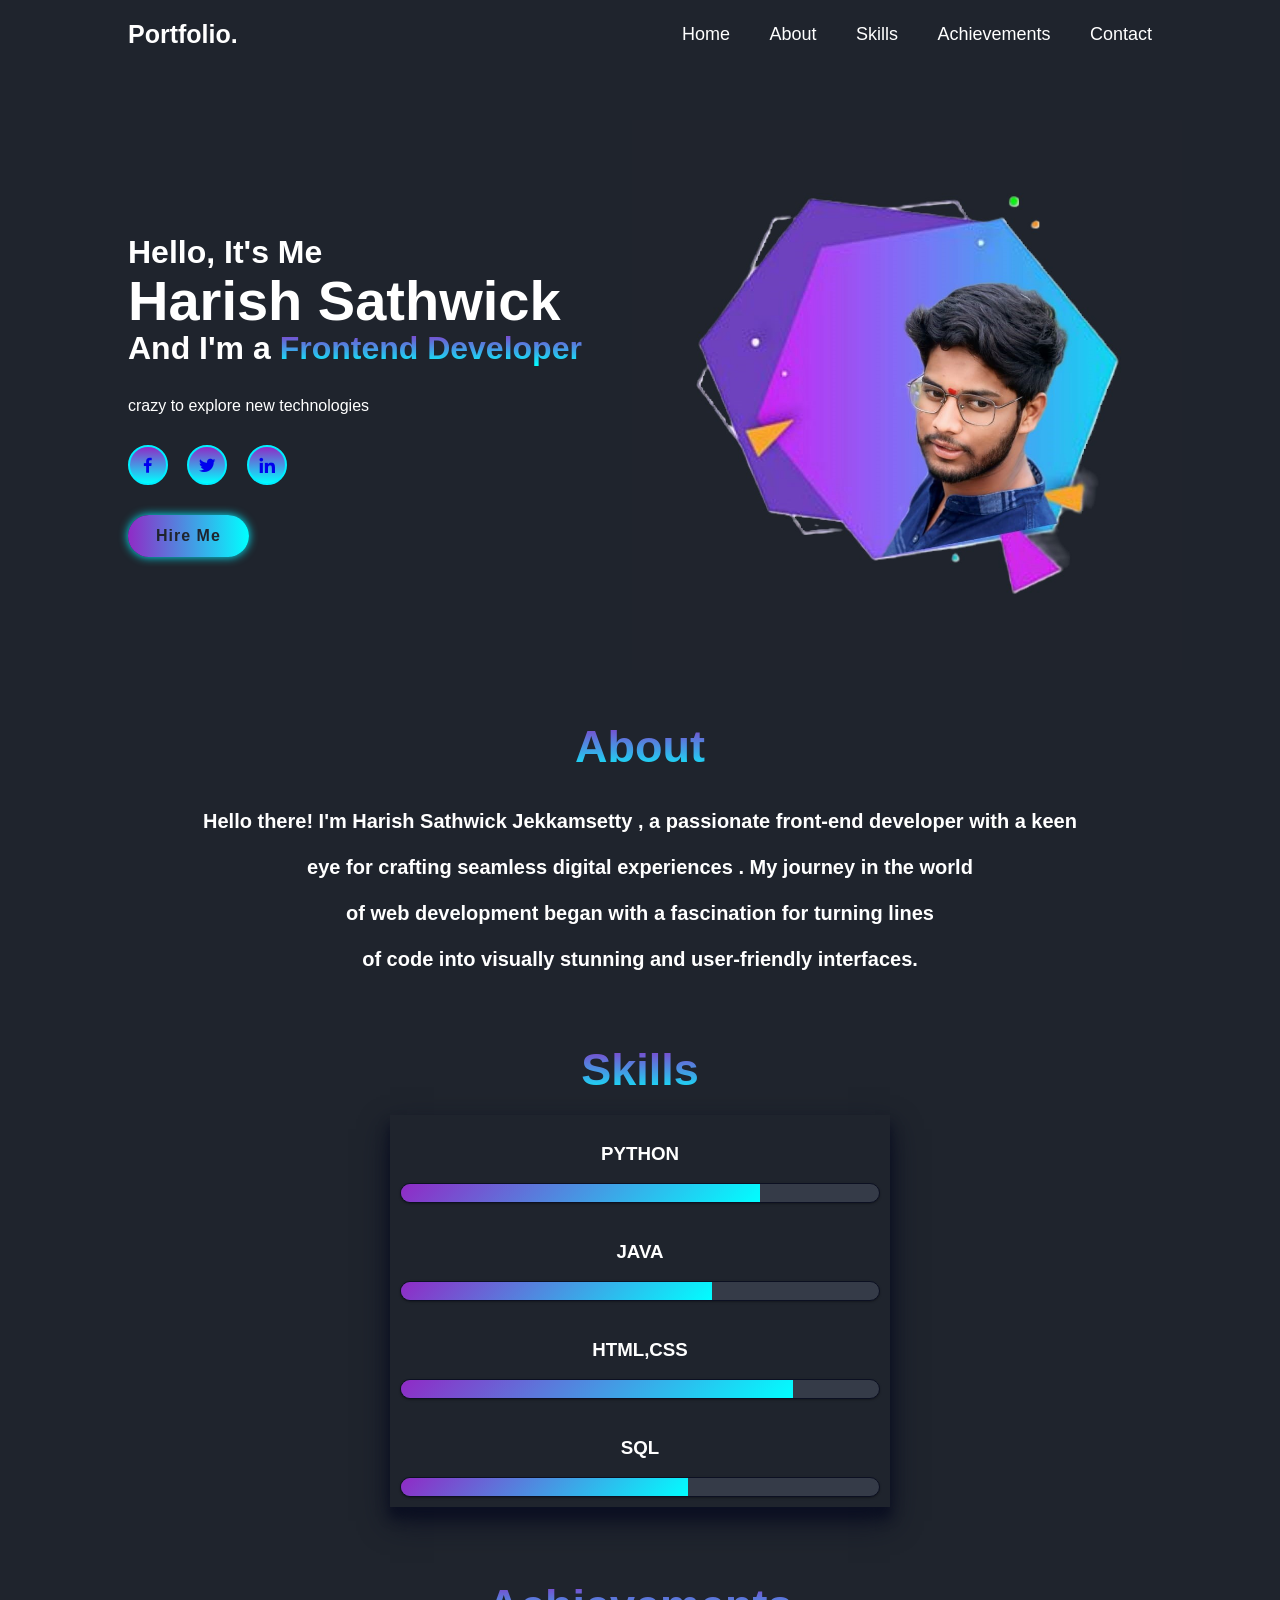
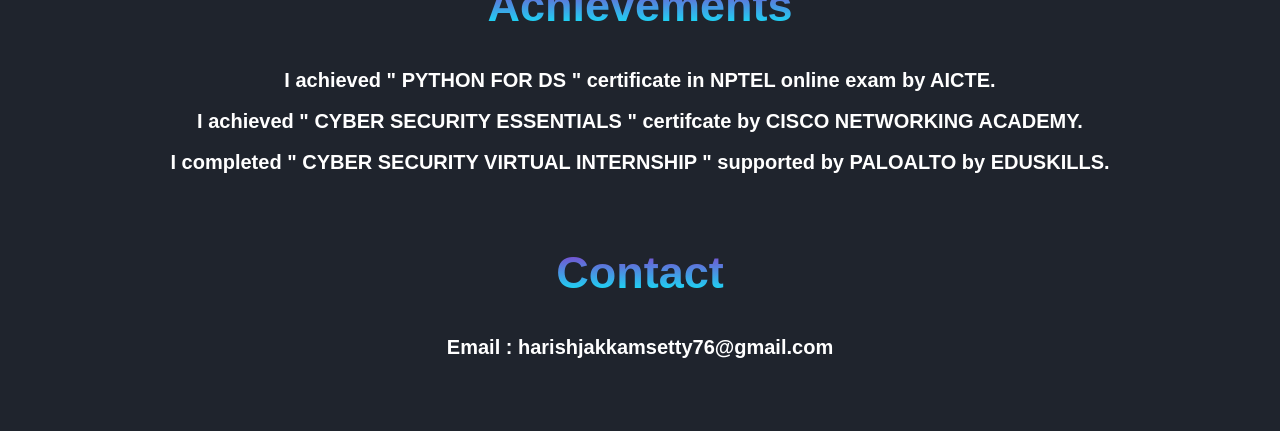
==== index.html @ 5eaa7ace "Add files via upload" ====
<html>
    <head>
        <meta charset="UTF-8">
        <meta http-euiv="X-UA-Compatible" content="IE=edge">
        <meta name="viewport" content="width=device-width, intial-scale=1.0">
        <title>personal portfolio </title>
        <link rel="stylesheet" href="style.css">
        <link href='https://unpkg.com/boxicons@2.1.4/css/boxicons.min.css' rel='stylesheet'>
    </head>
    <body>
        <header class="header">
            <a href="#" class="logo">Portfolio.</a>
            <nav class="navbar">
                <a href="#" style="--i:1;" class="active">Home</a>               
                <a href="#ABOUT" style="--i:2;">About</a>
                <a href="#SKILLS" style="--i:3;"> Skills</a>
                <a href="#ACHIEVEMENTS" style="--i:4;">Achievements</a>
                <a href="#CONTACT" style="--i:5;">Contact</a>
            </nav>
        </header>
        <section class="home">
            <div class="home-content">
                <h3> Hello, It's Me</h3>
                <h1>Harish Sathwick</h1>
                <h3>And I'm a <span>Frontend Developer</span></h3>
                <p>crazy to explore new technologies </p>
                <div class="social-media">
                    <a href="#"style="--i:7;"><i class='bx bxl-facebook'></i></a>
                    <a href="#"style="--i:8;"><i class='bx bxl-twitter' > </i></a>
                    <a href="#"style="--i:9;"> <i class='bx bxl-linkedin' > </i></a>                
                </div>
        
                <a href="#" class="btn">Hire Me</a>
            </div>            
            <div class="home-img">
                 <img src="index.jpg" alt="Image">
            </div>            
        </section>
        <center>
            <h1 class="Ab0"id="ABOUT">About</h1></br></br>
            <b>Hello there! I'm Harish Sathwick Jekkamsetty , a passionate front-end developer with a keen</p></br><p>eye for crafting seamless digital experiences . My journey in the world</p></br><p>of web development began with a fascination for turning lines</p></br><p>of code into visually stunning and user-friendly interfaces.</p></b></br></br></br></br>
            <h1 class="Ab0" id="SKILLS">Skills</h1>
            <div class="skill">
                <li>
                    <h3 id="ski">PYTHON</h3>
                    <span class="bar"><span class="PYTHON"></span></span>
                </li>
                <li>
                    <h3>JAVA</h3>
                    <span class="bar"><span class="JAVA"></span></span>
                </li>
                <li>
                    <h3>HTML,CSS</h3>
                    <span class="bar"><span class="HTMLCSS"></span></span>
                </li>
                <li>
                    <h3>SQL</h3>
                    <span class="bar"><span class="SQL"></span></span>
                </li>
            </div></br></br></br>
            <h1 class="Ab0" id="ACHIEVEMENTS">Achievements</h1></br></br>
            <b>I achieved " PYTHON FOR DS " certificate in NPTEL online exam by AICTE.</b></br></br>
            <b>I achieved " CYBER SECURITY ESSENTIALS " certifcate by CISCO NETWORKING ACADEMY.</b></br></br>
            <b>I completed " CYBER SECURITY VIRTUAL INTERNSHIP " supported by PALOALTO by EDUSKILLS.</b></br></br></br></br></br>
            <h1 class="Ab0" id="CONTACT">Contact</h1></br></br>
            <b>Email : harishjakkamsetty76@gmail.com</b></br></br></br></br>
        </center>
        
    </body>
</html>
---- style.css ----
*{
    margin: 0;
    padding: 0;
    box-sizing: border-box;
    font-family: 'popping',sans-serif;

}

body
{
  background: #1f242d;
  color: #fff;
} 
.header
 
{
    position: fixed;
    top: 0;
    left: 0;
    width: 100%;
    padding: 20px 10%;
    background-color: transparent;
    display: flex;
    justify-content: space-between;
    align-items: center;
    z-index: 100;    
    
}
.logo {
    position: relative;
    font-size: 25px;
    color: #fff;
    text-decoration: none;
    font-weight: 600;
    cursor: default;
    opacity: 0;
    animation: slideRight 1s ease forwards;
}
.navbar a {
    display: inline-block;
    font-size: 18px;
    color: #fff;
    text-decoration: none;
    font-weight: 500;
    margin-left:  35px ;
    transition: .3s;
    opacity: 0;
    animation: slideTop .5s ease forwards;
    animation-delay: calc(.2s * var(--i));
}

.navbar a:hover,
.navbar a:active {
    background: -webkit-linear-gradient(rgb(144, 42, 198),cyan);
    -webkit-background-clip: text;
    -webkit-text-fill-color: transparent;
}

.home {
    position: relative;
    width: 100%;
    height: 80vh;
    display: flex;
    justify-content: space-between;
    align-items: center;
    padding: 70px 10% 0 ;
}
.home-content {
    max-width: 600px;
}


.home-content h3{
    font-size: 32px;
    font-weight: 700;
    opacity: 0;
    animation: slideBottom 1s ease forwards;
    animation-delay: .7s;
}

.home-content h3:nth-of-type(2){
    margin-bottom: 30px;
    animation: slideTop 1s ease forwards;
    animation-delay: .7s;
}
.home-content h3 span{
    background: -webkit-linear-gradient(rgb(144, 42, 198),cyan);
    -webkit-background-clip: text;
    -webkit-text-fill-color: transparent;
}
.home-content h1{
    font-size: 56px;
    font-weight: 700;
    margin: -3px 0;
    opacity: 0;
    animation: slideRight 1s ease forwards;
    animation-delay: .1s;
}

.home-content p {
    font-size: 16px;
    opacity: 0;
    animation: slideLeft 1s ease forwards;
    animation-delay: .1s;
}
.home-img img {
    max-width: 550px;
    margin-right: -30px;
    opacity: 0;
    animation: zoomIn 1s ease forwards, floatImage 4s ease-in-out infinite;
    animation-delay: 2s , 3s;
}

.social-media a {
    display: inline-flex;
    justify-content: center;
    align-items: center;
    width: 40px;
    height: 40px;
    background: transparent;
    border: 2px solid #0ef;
    border-radius: 50%;
    font-size: 20px;
    background: linear-gradient(rgb(144, 42, 198),cyan);
    text-decoration: none;
    margin: 30px 15px 30px 0;
    transition: .5s ease;
    opacity: 0;
    animation: slideLeft 1s ease forwards;
    animation-delay: calc(.2s * var(--i));
}

.social-media a:hover {
    background: #0ef;
    color: #1f242d;
    box-shadow: 0 0 20px #0ef;
}

.btn {
    display: inline-flex;
    padding: 12px 28px;
    background: linear-gradient(to right,rgb(144, 42, 198),cyan);
    border-radius: 40px;
    box-shadow: 0 0 10px #0ef;
    font-size: 16px;
    color: #1f242d;
    letter-spacing: 1px;
    text-decoration: none;
    font-weight: 600;
    opacity: 0;
    animation: slideTop 1s ease forwards;
    animation-delay: .2s;
    transition: .5s ease;
}

.Ab0{
    font-size: 45px;
    font-weight: 700;
    line-height: 1.2;
    opacity: 0;
    animation: zoomIn 1s ease forwards;
    animation-delay: .7s;
    background: linear-gradient(rgb(144, 42, 198),cyan);
    -webkit-text-fill-color: transparent;
    -webkit-background-clip: text;
    filter: blur(0.5px);
}

b{
    font-size: 20px;
}

big{
    font-weight: 700;
}

.skill{
    font-family: 'Gill Sans', sans-serif;
    list-style: none;
    padding: 0;
    margin: 18px auto;
    width: 500px;
    color: #fff;
    box-shadow: 0 14px 28px #0c1022,0 10px 10px #0c1022;
}

.skill li{
    padding: 10px;
}

li h3{
    margin: 18px;
}
.bar{
    background: #353b48;
    display: block;
    height: 20px;
    border: 1px solid #0c1022;
    border-radius: 10px;
    overflow: hidden;
    box-shadow: 0 1px 3px rgba(0, 0, 0, 0.12),0 1px 2px rgba(0, 0, 0, 0.24);
    transition: all 0.3s cubic-bezier(.25.8.25.1);
    filter: blur(0.5px);
}

.bar:hover{
    box-shadow: 0 14px 28px rgba(0, 0, 0, 0.25),0 10px 10px rgba(0, 0, 0, 0.22);
}

.bar span{
    height: 20px;
    float: left;
    background: linear-gradient(135deg,rgb(144, 42, 198),cyan);
}

.PYTHON{
    width: 75%;
    animation: PYTHON 3%;
}

.JAVA{
    width: 65%;
    animation: JAVA 3%;
}

.HTMLCSS{
    width: 82%;
    animation: HTMLCSS 3%;
}

.SQL{
    width: 60%;
    animation: SQL 3%;
}

@keyframes slideRight {
    0% {
        transform: translateX(-100px);
        opacity: 0;
    }

    100% {
        transform: translateX(0);
        opacity: 1;
    }
}

@keyframes slideLeft {
    0% {
        transform: translateY(100px);
        opacity: 0;
    }

    100% {
        transform: translateY(0);
        opacity: 1;
    }
}

@keyframes slideTop {
    0% {
        transform: translateY(100px);
        opacity: 0;
    }

    100% {
        transform: translateY(0);
        opacity: 1;
    }
}

@keyframes slideBottom {
    0% {
        transform: translateY(-100px);
        opacity: 0;
    }

    100% {
        transform: translateY(0);
        opacity: 1;
    }
}

@keyframes zoomIn {
    0% {
        transform: scale(0);
        opacity: 0;
    }

    100% {
        transform: scale(1);
        opacity: 1;
    }
}

@keyframes floatImage {
    0% {
        transform: translateY(0);
    }
    50% {
        transform: translateY(-24px);
    }
    100% {
        transform: translateY(0);
    }
}
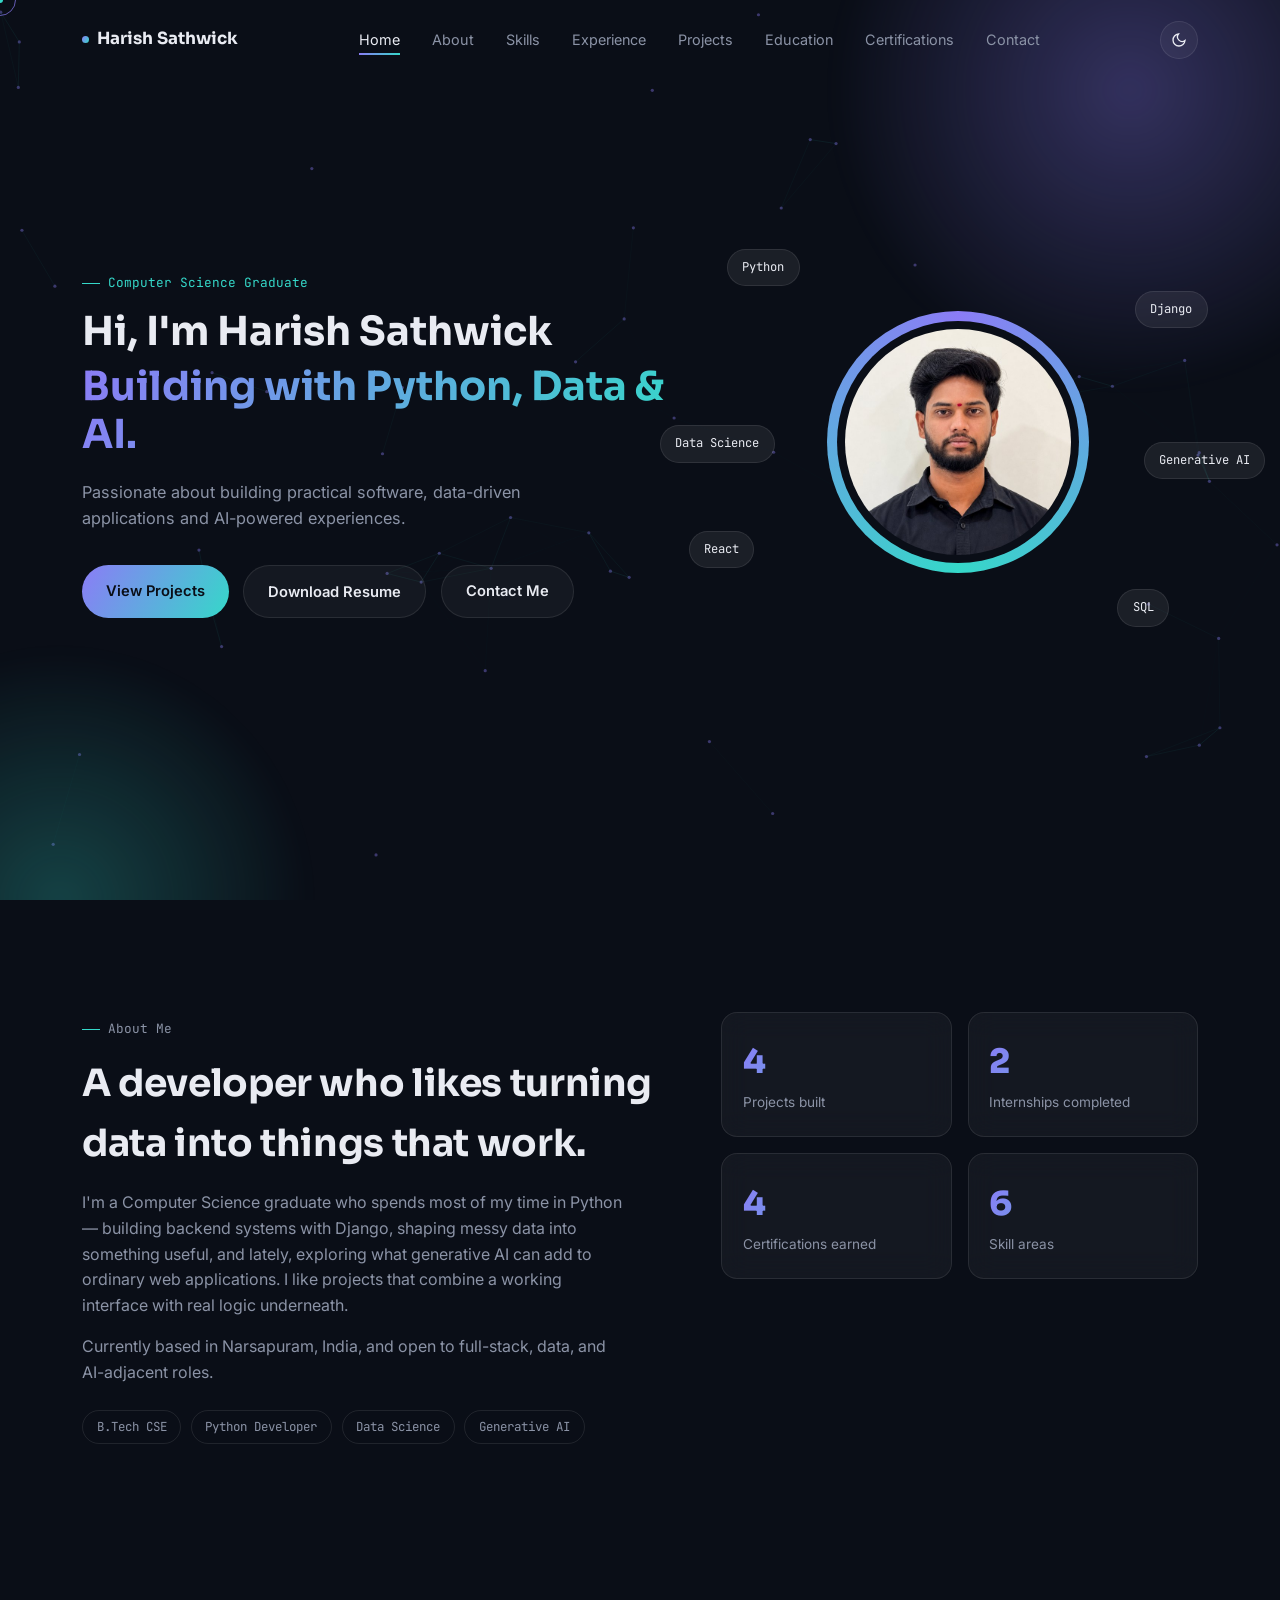
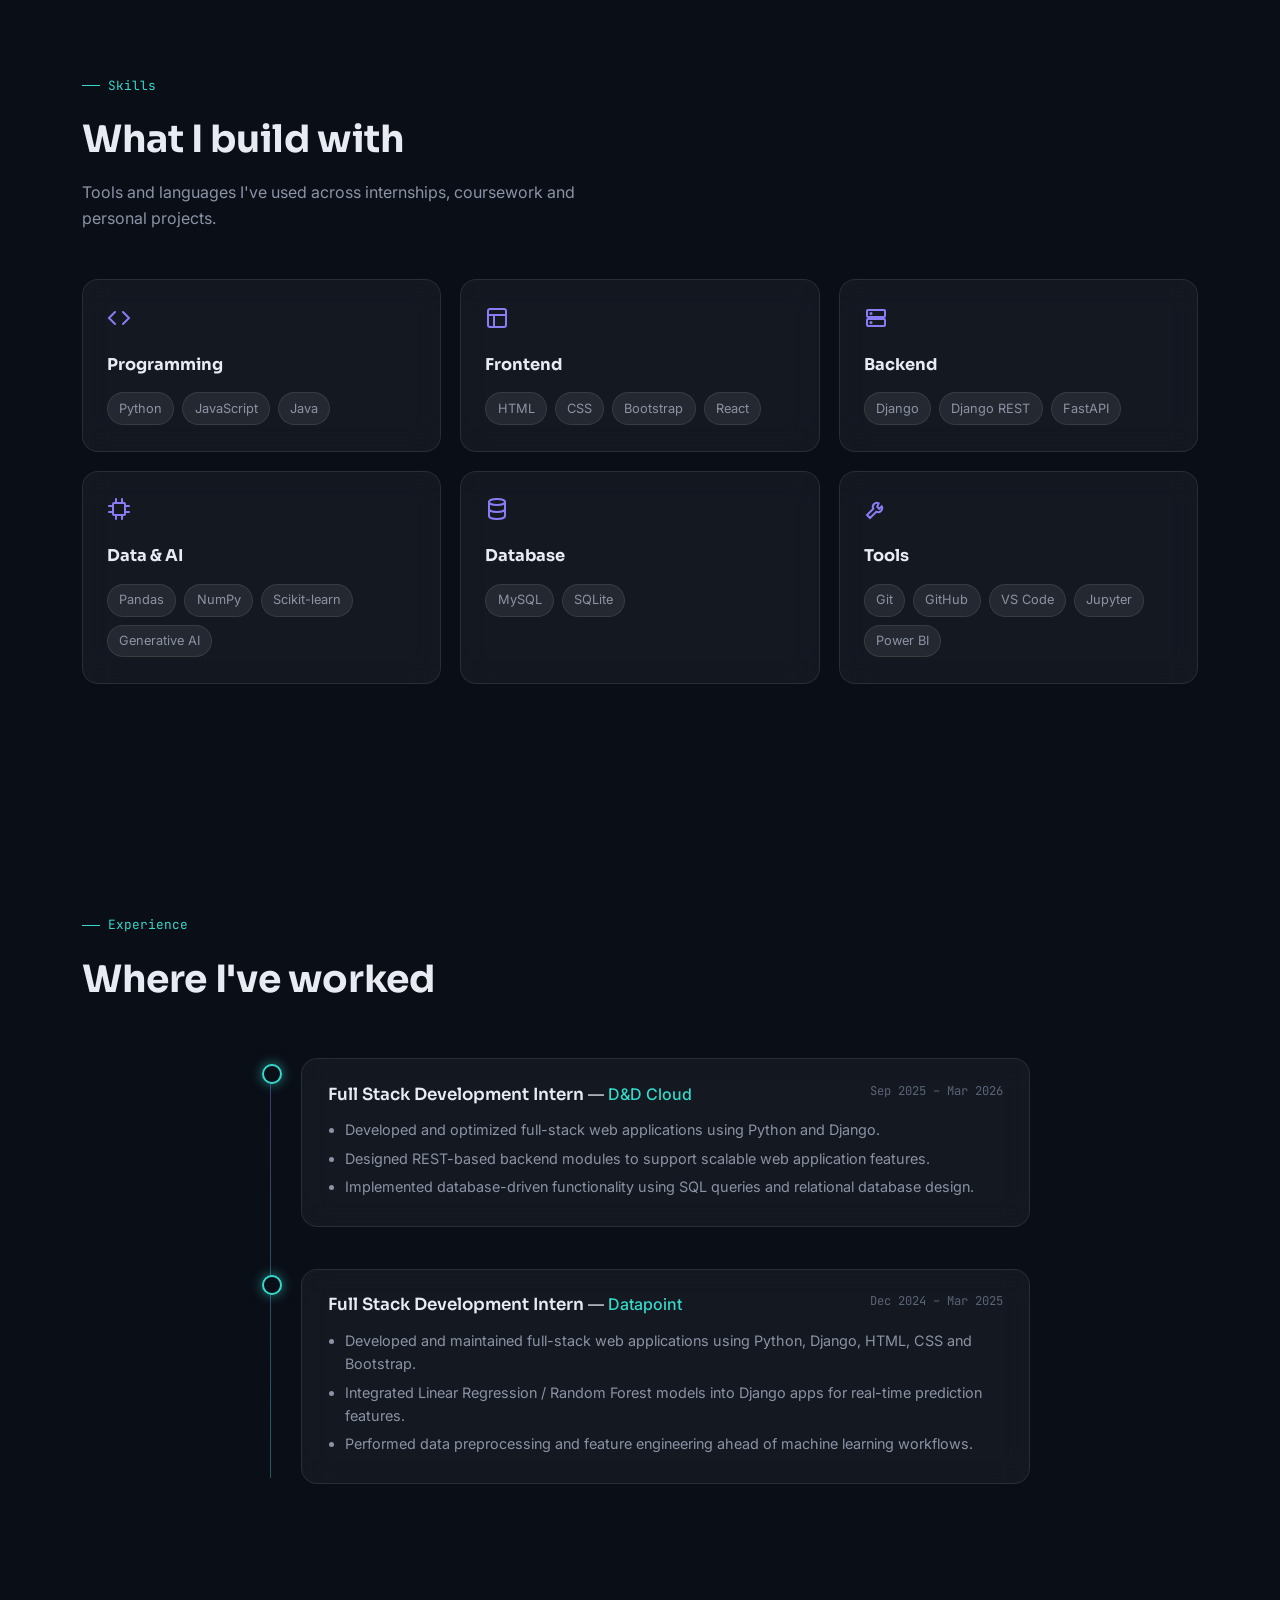
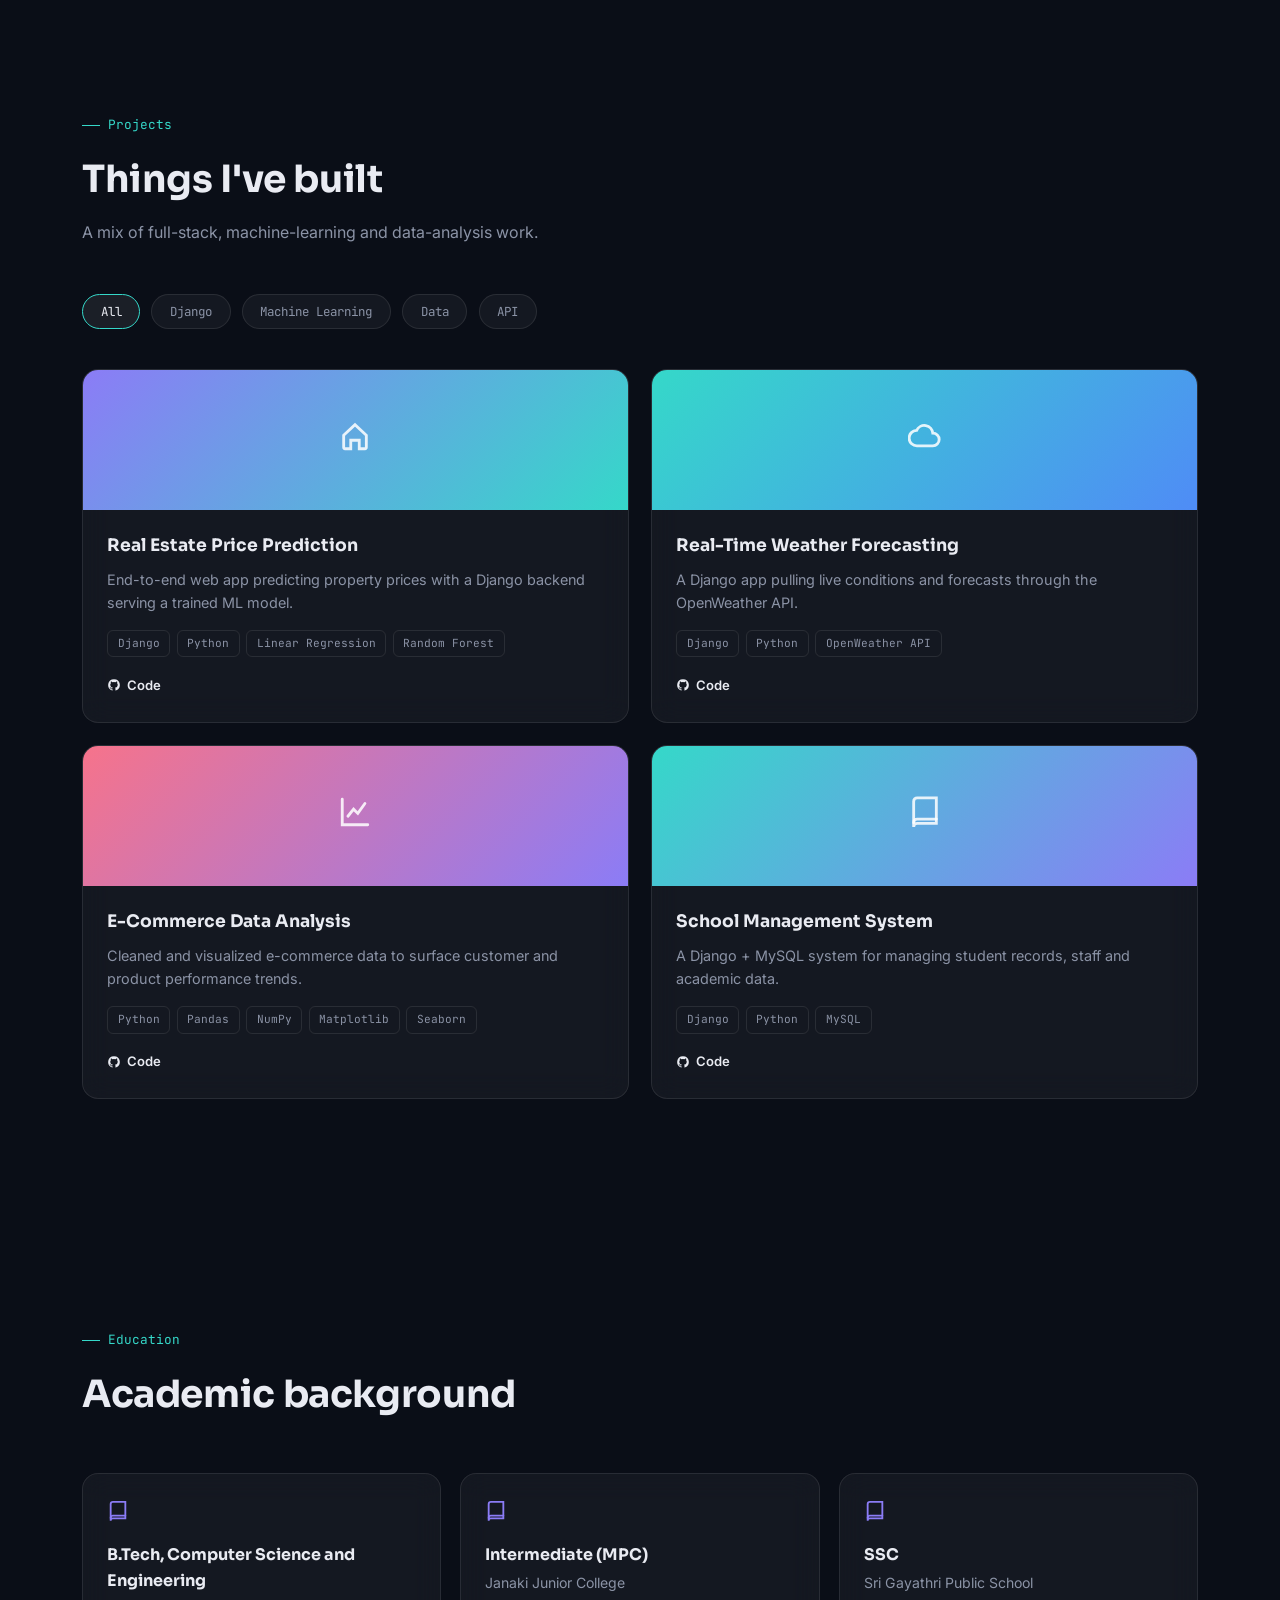
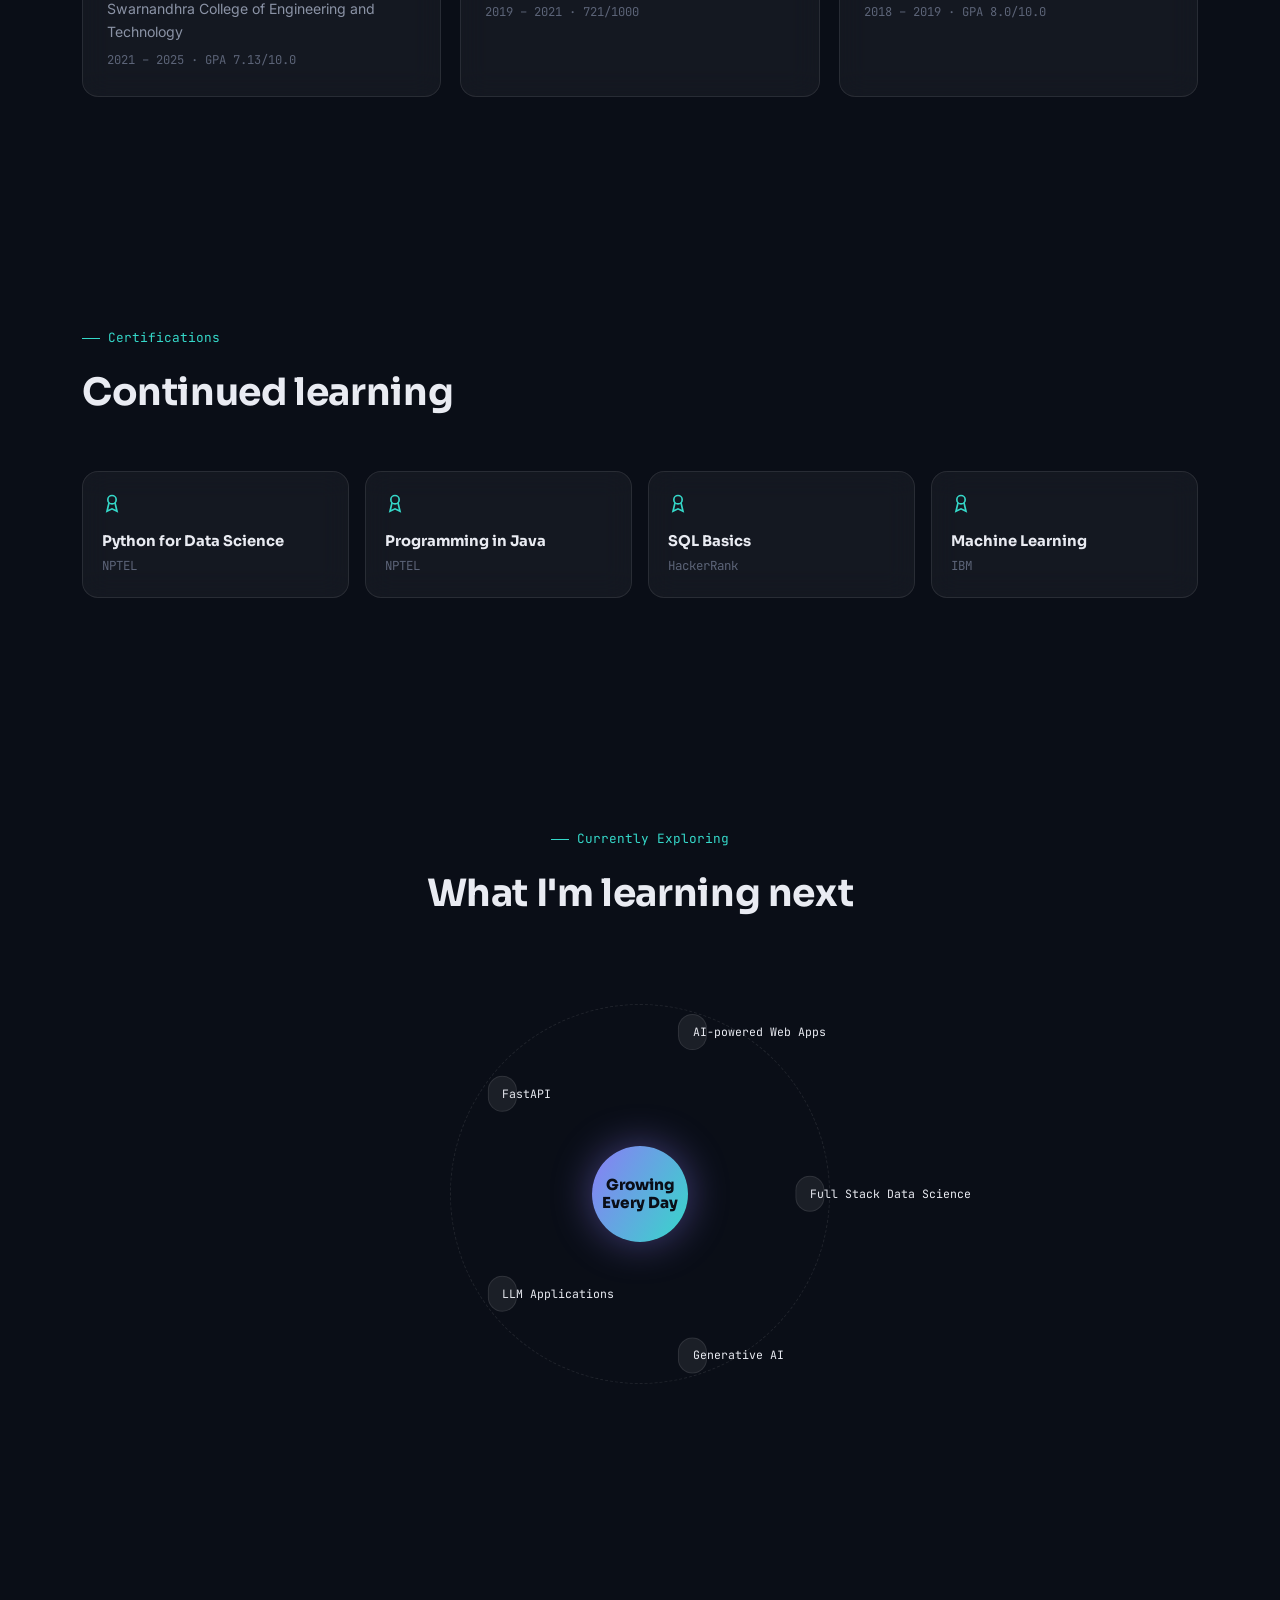
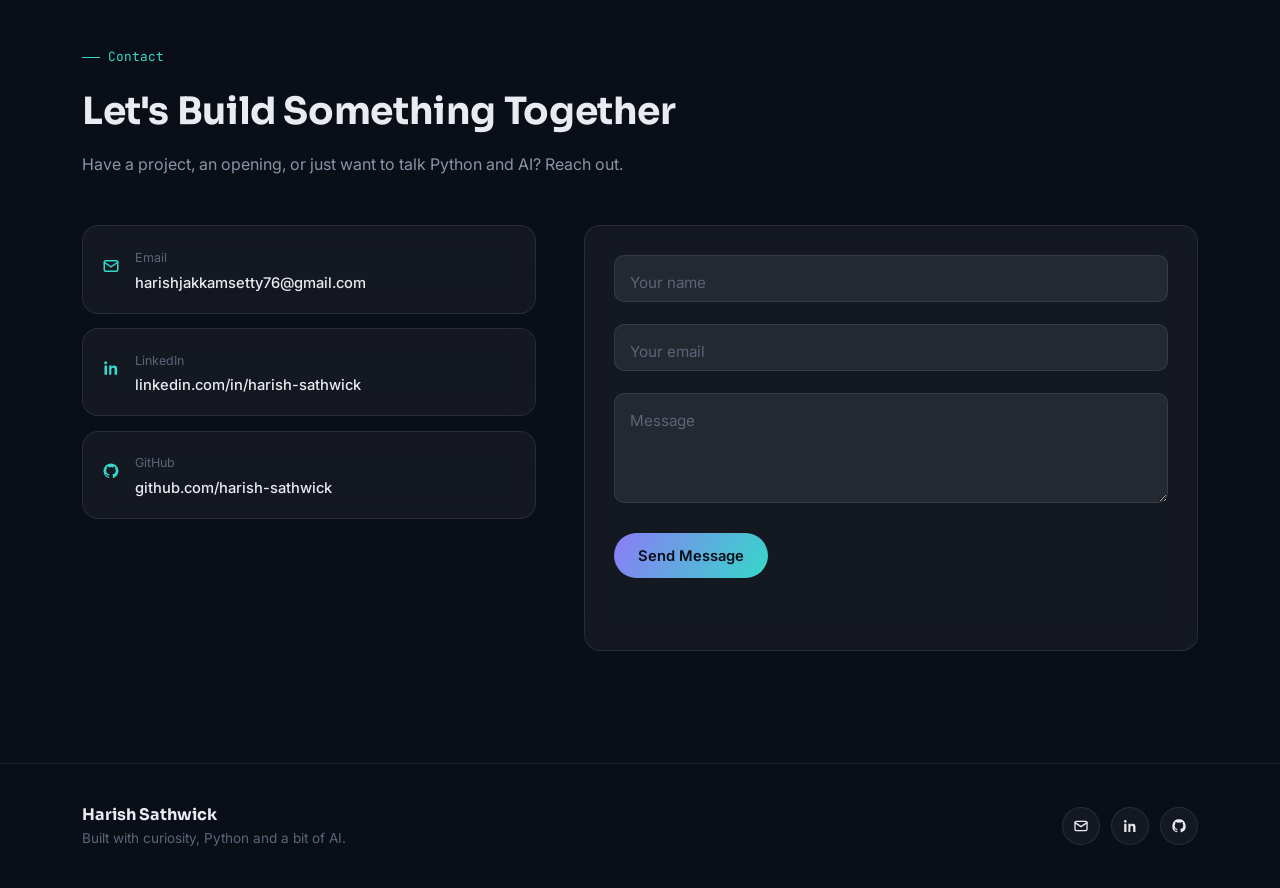
==== commit 2e3732ac: "Add files via upload" ====
--- a/index.html
+++ b/index.html
@@ -1,70 +1,1284 @@
-<html>
-    <head>
-        <meta charset="UTF-8">
-        <meta http-euiv="X-UA-Compatible" content="IE=edge">
-        <meta name="viewport" content="width=device-width, intial-scale=1.0">
-        <title>personal portfolio </title>
-        <link rel="stylesheet" href="style.css">
-        <link href='https://unpkg.com/boxicons@2.1.4/css/boxicons.min.css' rel='stylesheet'>
-    </head>
-    <body>
-        <header class="header">
-            <a href="#" class="logo">Portfolio.</a>
-            <nav class="navbar">
-                <a href="#" style="--i:1;" class="active">Home</a>               
-                <a href="#ABOUT" style="--i:2;">About</a>
-                <a href="#SKILLS" style="--i:3;"> Skills</a>
-                <a href="#ACHIEVEMENTS" style="--i:4;">Achievements</a>
-                <a href="#CONTACT" style="--i:5;">Contact</a>
-            </nav>
-        </header>
-        <section class="home">
-            <div class="home-content">
-                <h3> Hello, It's Me</h3>
-                <h1>Harish Sathwick</h1>
-                <h3>And I'm a <span>Frontend Developer</span></h3>
-                <p>crazy to explore new technologies </p>
-                <div class="social-media">
-                    <a href="#"style="--i:7;"><i class='bx bxl-facebook'></i></a>
-                    <a href="#"style="--i:8;"><i class='bx bxl-twitter' > </i></a>
-                    <a href="#"style="--i:9;"> <i class='bx bxl-linkedin' > </i></a>                
-                </div>
-        
-                <a href="#" class="btn">Hire Me</a>
-            </div>            
-            <div class="home-img">
-                 <img src="index.jpg" alt="Image">
-            </div>            
-        </section>
-        <center>
-            <h1 class="Ab0"id="ABOUT">About</h1></br></br>
-            <b>Hello there! I'm Harish Sathwick Jekkamsetty , a passionate front-end developer with a keen</p></br><p>eye for crafting seamless digital experiences . My journey in the world</p></br><p>of web development began with a fascination for turning lines</p></br><p>of code into visually stunning and user-friendly interfaces.</p></b></br></br></br></br>
-            <h1 class="Ab0" id="SKILLS">Skills</h1>
-            <div class="skill">
-                <li>
-                    <h3 id="ski">PYTHON</h3>
-                    <span class="bar"><span class="PYTHON"></span></span>
-                </li>
-                <li>
-                    <h3>JAVA</h3>
-                    <span class="bar"><span class="JAVA"></span></span>
-                </li>
-                <li>
-                    <h3>HTML,CSS</h3>
-                    <span class="bar"><span class="HTMLCSS"></span></span>
-                </li>
-                <li>
-                    <h3>SQL</h3>
-                    <span class="bar"><span class="SQL"></span></span>
-                </li>
-            </div></br></br></br>
-            <h1 class="Ab0" id="ACHIEVEMENTS">Achievements</h1></br></br>
-            <b>I achieved " PYTHON FOR DS " certificate in NPTEL online exam by AICTE.</b></br></br>
-            <b>I achieved " CYBER SECURITY ESSENTIALS " certifcate by CISCO NETWORKING ACADEMY.</b></br></br>
-            <b>I completed " CYBER SECURITY VIRTUAL INTERNSHIP " supported by PALOALTO by EDUSKILLS.</b></br></br></br></br></br>
-            <h1 class="Ab0" id="CONTACT">Contact</h1></br></br>
-            <b>Email : harishjakkamsetty76@gmail.com</b></br></br></br></br>
-        </center>
-        
-    </body>
-</html>
+<!DOCTYPE html>
+<html lang="en">
+<head>
+<meta charset="UTF-8">
+<meta name="viewport" content="width=device-width, initial-scale=1.0">
+<title>Harish Sathwick — Python Developer · Data & AI</title>
+<meta name="description" content="Portfolio of Harish Sathwick — Computer Science graduate building with Python, data and generative AI. Projects, experience and skills.">
+<meta name="theme-color" content="#0A0E17">
+<meta property="og:title" content="Harish Sathwick — Python Developer · Data & AI">
+<meta property="og:description" content="Computer Science graduate building with Python, data and generative AI.">
+<meta property="og:type" content="website">
+<link rel="preconnect" href="https://fonts.googleapis.com">
+<link rel="preconnect" href="https://fonts.gstatic.com" crossorigin>
+<link href="https://fonts.googleapis.com/css2?family=Sora:wght@500;600;700;800&family=Inter:wght@400;500;600&family=JetBrains+Mono:wght@400;500&display=swap" rel="stylesheet">
+<style>
+  :root {
+    --bg: #0A0E17;
+    --bg-alt: #0D1220;
+    --surface: rgba(255,255,255,0.045);
+    --surface-strong: rgba(255,255,255,0.07);
+    --border: rgba(255,255,255,0.09);
+    --text: #E9EBF2;
+    --text-dim: #8B93A6;
+    --text-faint: #5C6478;
+    --violet: #8B7CF6;
+    --cyan: #35D8C9;
+    --grad: linear-gradient(120deg, var(--violet), var(--cyan));
+    --font-head: 'Sora', 'Segoe UI', sans-serif;
+    --font-body: 'Inter', 'Segoe UI', sans-serif;
+    --font-mono: 'JetBrains Mono', 'Courier New', monospace;
+    --r-sm: 10px;
+    --r-md: 16px;
+    --r-lg: 22px;
+  }
+
+  :root[data-theme="light"] {
+    --bg: #F5F6FA;
+    --bg-alt: #ECEEF5;
+    --surface: rgba(20,22,35,0.04);
+    --surface-strong: rgba(20,22,35,0.07);
+    --border: rgba(20,22,35,0.1);
+    --text: #14162A;
+    --text-dim: #565C74;
+    --text-faint: #8991AA;
+  }
+
+  * { box-sizing: border-box; }
+  html { scroll-behavior: smooth; }
+  ::selection { background: var(--violet); color: #fff; }
+
+  body {
+    margin: 0;
+    background: var(--bg);
+    color: var(--text);
+    font-family: var(--font-body);
+    line-height: 1.6;
+    -webkit-font-smoothing: antialiased;
+    overflow-x: hidden;
+  }
+
+  a { color: inherit; text-decoration: none; }
+  img { max-width: 100%; display: block; }
+  button { font-family: inherit; }
+
+  .wrap { max-width: 1180px; margin: 0 auto; padding: 0 2rem; }
+
+  section { padding: 7rem 0; position: relative; }
+  @media (max-width: 700px) { section { padding: 4.5rem 0; } }
+
+  .eyebrow {
+    font-family: var(--font-mono);
+    font-size: 0.8rem;
+    color: var(--cyan);
+    display: inline-flex;
+    align-items: center;
+    gap: 0.5rem;
+    margin: 0 0 0.9rem;
+  }
+  .eyebrow::before {
+    content: "";
+    width: 18px; height: 1px;
+    background: var(--cyan);
+  }
+
+  h1, h2, h3 { font-family: var(--font-head); font-weight: 700; margin: 0; color: var(--text); }
+
+  h2.section-title {
+    font-size: clamp(1.7rem, 3vw, 2.35rem);
+    letter-spacing: -0.01em;
+    margin-bottom: 0.6rem;
+  }
+
+  .section-sub {
+    color: var(--text-dim);
+    max-width: 56ch;
+    margin: 0 0 3rem;
+    font-size: 1rem;
+  }
+
+  .section-head { margin-bottom: 3rem; }
+
+  /* ---------- glass card base ---------- */
+  .glass {
+    background: var(--surface);
+    border: 1px solid var(--border);
+    border-radius: var(--r-md);
+    backdrop-filter: blur(14px);
+    -webkit-backdrop-filter: blur(14px);
+  }
+
+  /* ---------- loading screen ---------- */
+  #loader {
+    position: fixed; inset: 0;
+    background: var(--bg);
+    display: flex; align-items: center; justify-content: center;
+    z-index: 500;
+    transition: opacity 0.5s ease, visibility 0.5s ease;
+  }
+  #loader.hide { opacity: 0; visibility: hidden; pointer-events: none; }
+  .loader-initials {
+    font-family: var(--font-head);
+    font-size: 3.4rem;
+    font-weight: 800;
+    display: flex;
+    gap: 0.2rem;
+  }
+  .loader-initials span {
+    background: var(--grad);
+    -webkit-background-clip: text;
+    background-clip: text;
+    color: transparent;
+    opacity: 0;
+    transform: translateY(14px);
+    animation: loaderIn 0.6s ease forwards;
+  }
+  .loader-initials span:nth-child(2) { animation-delay: 0.12s; }
+  @keyframes loaderIn { to { opacity: 1; transform: translateY(0); } }
+  .loader-bar {
+    position: absolute;
+    bottom: 30%;
+    width: 140px;
+    height: 2px;
+    background: var(--border);
+    border-radius: 2px;
+    overflow: hidden;
+  }
+  .loader-bar::after {
+    content: "";
+    position: absolute; inset: 0;
+    background: var(--grad);
+    animation: loaderProgress 1.1s ease forwards;
+    transform-origin: left;
+    transform: scaleX(0);
+  }
+  @keyframes loaderProgress { to { transform: scaleX(1); } }
+
+  /* ---------- scroll progress + back to top ---------- */
+  #scrollProgress {
+    position: fixed; top: 0; left: 0; height: 2.5px; width: 0%;
+    background: var(--grad); z-index: 300; transition: width 0.08s linear;
+  }
+
+  #toTop {
+    position: fixed; bottom: 1.8rem; right: 1.8rem;
+    width: 44px; height: 44px; border-radius: 50%;
+    display: flex; align-items: center; justify-content: center;
+    background: var(--surface-strong); border: 1px solid var(--border);
+    color: var(--text); cursor: pointer; z-index: 90;
+    opacity: 0; pointer-events: none; transform: translateY(10px);
+    transition: opacity 0.2s ease, transform 0.2s ease, border-color 0.2s ease;
+  }
+  #toTop.visible { opacity: 1; pointer-events: auto; transform: translateY(0); }
+  #toTop:hover { border-color: var(--cyan); color: var(--cyan); }
+
+  /* ---------- custom cursor ---------- */
+  .cursor-dot, .cursor-ring {
+    position: fixed; top: 0; left: 0; pointer-events: none; z-index: 400;
+    border-radius: 50%;
+    transform: translate(-50%, -50%);
+  }
+  .cursor-dot { width: 6px; height: 6px; background: var(--cyan); }
+  .cursor-ring {
+    width: 32px; height: 32px; border: 1px solid var(--violet);
+    transition: width 0.2s ease, height 0.2s ease, opacity 0.2s ease, border-color .2s ease;
+    opacity: 0.7;
+  }
+  .cursor-ring.hover { width: 52px; height: 52px; border-color: var(--cyan); opacity: 1; }
+  body.has-custom-cursor, body.has-custom-cursor a, body.has-custom-cursor button { cursor: none; }
+
+  @media (max-width: 900px), (pointer: coarse) {
+    .cursor-dot, .cursor-ring { display: none !important; }
+  }
+
+  /* ---------- navbar ---------- */
+  #navbar {
+    position: fixed; top: 0; left: 0; right: 0; z-index: 200;
+    padding: 1.3rem 0;
+    transition: padding 0.25s ease, background 0.25s ease, border-color 0.25s ease, backdrop-filter 0.25s ease;
+    border-bottom: 1px solid transparent;
+  }
+  #navbar.scrolled {
+    padding: 0.85rem 0;
+    background: color-mix(in srgb, var(--bg) 78%, transparent);
+    backdrop-filter: blur(16px);
+    -webkit-backdrop-filter: blur(16px);
+    border-bottom-color: var(--border);
+  }
+  .nav-inner { display: flex; align-items: center; justify-content: space-between; }
+  .nav-logo {
+    font-family: var(--font-head); font-weight: 700; font-size: 1.05rem;
+    display: flex; align-items: center; gap: 0.5rem;
+  }
+  .nav-logo .dot { width: 7px; height: 7px; border-radius: 50%; background: var(--grad); }
+  .nav-links { display: flex; gap: 2rem; list-style: none; margin: 0; padding: 0; }
+  .nav-links a {
+    font-size: 0.9rem; color: var(--text-dim); position: relative; padding: 0.3rem 0;
+    transition: color 0.15s ease;
+  }
+  .nav-links a::after {
+    content: ""; position: absolute; left: 0; right: 100%; bottom: -2px; height: 2px;
+    background: var(--grad); transition: right 0.25s ease;
+  }
+  .nav-links a:hover { color: var(--text); }
+  .nav-links a.active { color: var(--text); }
+  .nav-links a.active::after { right: 0; }
+
+  .nav-actions { display: flex; align-items: center; gap: 0.9rem; }
+
+  .icon-btn {
+    width: 38px; height: 38px; border-radius: 50%;
+    display: flex; align-items: center; justify-content: center;
+    background: var(--surface); border: 1px solid var(--border);
+    color: var(--text); cursor: pointer; transition: border-color 0.15s ease, color 0.15s ease;
+  }
+  .icon-btn:hover { border-color: var(--cyan); color: var(--cyan); }
+  .icon-btn svg { width: 16px; height: 16px; }
+
+  .hamburger { display: none; }
+
+  #mobileMenu {
+    position: fixed; inset: 0; z-index: 199;
+    background: color-mix(in srgb, var(--bg) 96%, transparent);
+    backdrop-filter: blur(10px);
+    display: flex; flex-direction: column; align-items: center; justify-content: center;
+    gap: 1.8rem;
+    opacity: 0; pointer-events: none; transition: opacity 0.25s ease;
+  }
+  #mobileMenu.open { opacity: 1; pointer-events: auto; }
+  #mobileMenu a { font-family: var(--font-head); font-size: 1.5rem; font-weight: 600; color: var(--text); }
+
+  @media (max-width: 900px) {
+    .nav-links { display: none; }
+    .hamburger { display: flex; }
+  }
+
+  /* ---------- buttons ---------- */
+  .btn {
+    display: inline-flex; align-items: center; gap: 0.5rem;
+    font-family: var(--font-body); font-weight: 600; font-size: 0.92rem;
+    padding: 0.85rem 1.5rem; border-radius: 999px; border: 1px solid var(--border);
+    color: var(--text); cursor: pointer; position: relative; overflow: hidden;
+    transition: transform 0.15s ease, border-color 0.2s ease;
+  }
+  .btn.primary {
+    background: var(--grad); border: none; color: #0A0E17;
+  }
+  .btn.ghost { background: var(--surface); }
+  .btn:hover { border-color: var(--cyan); }
+  .btn.primary:hover { border-color: transparent; filter: brightness(1.08); }
+  .btn-row { display: flex; gap: 0.9rem; flex-wrap: wrap; }
+
+  /* ---------- reveal ---------- */
+  .reveal { opacity: 0; transform: translateY(18px); transition: opacity 0.6s ease, transform 0.6s ease; }
+  .reveal.in { opacity: 1; transform: translateY(0); }
+  .stagger.in > * { transition-delay: calc(var(--i, 0) * 70ms); }
+
+  /* ================= HERO ================= */
+  #hero {
+    min-height: 100vh;
+    display: flex; align-items: center;
+    padding-top: 6rem;
+    position: relative;
+    overflow: hidden;
+  }
+  #particleCanvas {
+    position: absolute; inset: 0; z-index: 0; opacity: 0.55;
+  }
+  .hero-blob {
+    position: absolute; width: 620px; height: 620px; border-radius: 50%;
+    background: radial-gradient(circle, color-mix(in srgb, var(--violet) 32%, transparent), transparent 68%);
+    top: -220px; right: -160px; z-index: 0; filter: blur(10px);
+    pointer-events: none;
+  }
+  .hero-blob.two {
+    background: radial-gradient(circle, color-mix(in srgb, var(--cyan) 26%, transparent), transparent 68%);
+    top: auto; bottom: -260px; left: -200px; right: auto; width: 520px; height: 520px;
+  }
+
+  .hero-grid {
+    position: relative; z-index: 1;
+    display: grid; grid-template-columns: 1.1fr 0.9fr; gap: 3rem; align-items: center;
+    width: 100%;
+  }
+
+  .hero-greet {
+    font-size: clamp(1.9rem, 3.4vw, 2.5rem);
+    line-height: 1.2;
+    margin: 0 0 0.4rem;
+  }
+  .hero-role {
+    font-size: clamp(1.9rem, 3.4vw, 2.5rem);
+    line-height: 1.2;
+    margin: 0 0 1.3rem;
+    background: var(--grad);
+    -webkit-background-clip: text; background-clip: text; color: transparent;
+  }
+  .hero-desc { color: var(--text-dim); max-width: 46ch; margin: 0 0 2.1rem; font-size: 1.02rem; }
+
+  .hero-visual { position: relative; display: flex; align-items: center; justify-content: center; height: 420px; }
+  .avatar-ring {
+    width: 250px; height: 250px; border-radius: 50%;
+    position: relative;
+    display: flex; align-items: center; justify-content: center;
+  }
+  .avatar-ring::before {
+    content: ""; position: absolute; inset: -6px; border-radius: 50%;
+    background: conic-gradient(from 0deg, var(--violet), var(--cyan), var(--violet));
+    animation: spin 8s linear infinite;
+  }
+  .avatar-ring::after {
+    content: ""; position: absolute; inset: 4px; border-radius: 50%;
+    background: var(--bg);
+  }
+  .avatar-ring img {
+    position: relative; z-index: 1;
+    width: calc(100% - 24px); height: calc(100% - 24px);
+    border-radius: 50%; object-fit: cover; object-position: top center;
+  }
+  @keyframes spin { to { transform: rotate(360deg); } }
+
+  .tech-badge {
+    position: absolute;
+    font-family: var(--font-mono); font-size: 0.76rem;
+    padding: 0.5rem 0.9rem; border-radius: 999px;
+    background: var(--surface-strong); border: 1px solid var(--border);
+    color: var(--text);
+    animation: float 5s ease-in-out infinite;
+    white-space: nowrap;
+  }
+  .tech-badge:nth-child(2) { top: 4%; left: 2%; animation-delay: 0s; }
+  .tech-badge:nth-child(3) { top: 14%; right: -2%; animation-delay: 0.8s; }
+  .tech-badge:nth-child(4) { bottom: 20%; left: -6%; animation-delay: 1.6s; }
+  .tech-badge:nth-child(5) { bottom: 6%; right: 6%; animation-delay: 2.2s; }
+  .tech-badge:nth-child(6) { top: 46%; left: -12%; animation-delay: 3s; }
+  .tech-badge:nth-child(7) { top: 50%; right: -14%; animation-delay: 1.2s; }
+  @keyframes float { 0%,100% { transform: translateY(0); } 50% { transform: translateY(-10px); } }
+
+  @media (max-width: 900px) {
+    .hero-grid { grid-template-columns: 1fr; }
+    .hero-visual { height: 340px; order: -1; }
+    .tech-badge { font-size: 0.68rem; padding: 0.4rem 0.7rem; }
+  }
+
+  /* ================= ABOUT ================= */
+  .about-grid { display: grid; grid-template-columns: 1.1fr 0.9fr; gap: 3.5rem; align-items: start; }
+  .about-text p { color: var(--text-dim); max-width: 54ch; }
+  .about-tags { display: flex; flex-wrap: wrap; gap: 0.6rem; margin-top: 1.5rem; }
+  .about-tags span {
+    font-family: var(--font-mono); font-size: 0.78rem; padding: 0.4rem 0.85rem;
+    border-radius: 999px; border: 1px solid var(--border); color: var(--text-dim);
+  }
+
+  .stat-grid { display: grid; grid-template-columns: repeat(2, 1fr); gap: 1rem; }
+  .stat-card {
+    padding: 1.4rem 1.3rem; text-align: left;
+  }
+  .stat-num {
+    font-family: var(--font-head); font-size: 2.1rem; font-weight: 800;
+    background: var(--grad); -webkit-background-clip: text; background-clip: text; color: transparent;
+  }
+  .stat-label { color: var(--text-dim); font-size: 0.85rem; margin-top: 0.2rem; }
+
+  .badge-cards { display: grid; grid-template-columns: repeat(4, 1fr); gap: 1rem; margin-top: 2.5rem; }
+  .badge-card {
+    padding: 1.3rem 1rem; text-align: center; transition: transform 0.2s ease, border-color 0.2s ease;
+  }
+  .badge-card:hover { transform: translateY(-4px); border-color: var(--cyan); }
+  .badge-card .ic { color: var(--cyan); margin-bottom: 0.6rem; }
+  .badge-card .ic svg { width: 22px; height: 22px; margin: 0 auto; }
+  .badge-card .lbl { font-size: 0.85rem; font-weight: 600; }
+
+  @media (max-width: 900px) {
+    .about-grid { grid-template-columns: 1fr; }
+    .badge-cards { grid-template-columns: repeat(2, 1fr); }
+  }
+
+  /* ================= SKILLS ================= */
+  .skills-grid { display: grid; grid-template-columns: repeat(3, 1fr); gap: 1.2rem; }
+  .skill-card { padding: 1.6rem 1.5rem; transition: transform 0.2s ease, border-color 0.2s ease; }
+  .skill-card:hover { transform: translateY(-4px); border-color: var(--violet); }
+  .skill-card .ic { color: var(--violet); margin-bottom: 0.9rem; }
+  .skill-card .ic svg { width: 24px; height: 24px; }
+  .skill-card h3 { font-size: 1.02rem; margin-bottom: 0.9rem; }
+  .skill-pills { display: flex; flex-wrap: wrap; gap: 0.5rem; }
+  .skill-pills span {
+    font-size: 0.8rem; padding: 0.32rem 0.7rem; border-radius: 999px;
+    background: var(--surface-strong); border: 1px solid var(--border); color: var(--text-dim);
+  }
+  @media (max-width: 900px) { .skills-grid { grid-template-columns: repeat(2, 1fr); } }
+  @media (max-width: 600px) { .skills-grid { grid-template-columns: 1fr; } }
+
+  /* ================= PROJECTS ================= */
+  .filter-row { display: flex; gap: 0.7rem; flex-wrap: wrap; margin-bottom: 2.5rem; }
+  .filter-btn {
+    font-family: var(--font-mono); font-size: 0.78rem; padding: 0.5rem 1.1rem;
+    border-radius: 999px; border: 1px solid var(--border); background: var(--surface);
+    color: var(--text-dim); cursor: pointer; transition: all 0.15s ease;
+  }
+  .filter-btn.active, .filter-btn:hover { color: var(--text); border-color: var(--cyan); }
+  .filter-btn.active { background: var(--surface-strong); }
+
+  .project-grid { display: grid; grid-template-columns: repeat(2, 1fr); gap: 1.4rem; }
+  .project-card {
+    padding: 0; overflow: hidden;
+    transition: transform 0.25s ease, border-color 0.25s ease, opacity 0.25s ease;
+  }
+  .project-card:hover { transform: translateY(-5px); border-color: var(--violet); }
+  .project-card.hidden-item { display: none; }
+  .project-visual {
+    height: 140px; position: relative; overflow: hidden;
+    display: flex; align-items: center; justify-content: center;
+  }
+  .project-visual .ic svg { width: 34px; height: 34px; color: rgba(255,255,255,0.85); position: relative; z-index: 1; }
+  .project-visual::before {
+    content: ""; position: absolute; inset: 0; opacity: 0.9;
+  }
+  .project-body { padding: 1.4rem 1.5rem 1.6rem; }
+  .project-body h3 { font-size: 1.08rem; margin-bottom: 0.5rem; }
+  .project-body p { color: var(--text-dim); font-size: 0.9rem; margin: 0 0 1rem; }
+  .project-tags { display: flex; flex-wrap: wrap; gap: 0.4rem; margin-bottom: 1.1rem; }
+  .project-tags span {
+    font-family: var(--font-mono); font-size: 0.7rem; padding: 0.24rem 0.6rem;
+    border-radius: 6px; border: 1px solid var(--border); color: var(--text-dim);
+  }
+  .project-links { display: flex; gap: 0.8rem; }
+  .project-links a {
+    display: inline-flex; align-items: center; gap: 0.35rem;
+    font-size: 0.82rem; font-weight: 600; color: var(--text);
+  }
+  .project-links a svg { width: 14px; height: 14px; }
+  .project-links a:hover { color: var(--cyan); }
+
+  @media (max-width: 900px) { .project-grid { grid-template-columns: 1fr; } }
+
+  /* ================= EXPERIENCE ================= */
+  .exp-timeline { position: relative; max-width: 780px; margin: 0 auto; }
+  .exp-timeline::before {
+    content: ""; position: absolute; left: 20px; top: 6px; bottom: 6px; width: 1px;
+    background: linear-gradient(var(--violet), var(--cyan));
+    opacity: 0.4;
+  }
+  .exp-item { position: relative; padding-left: 3.2rem; margin-bottom: 2.6rem; }
+  .exp-item:last-child { margin-bottom: 0; }
+  .exp-item::before {
+    content: ""; position: absolute; left: 12px; top: 6px; width: 16px; height: 16px;
+    border-radius: 50%; background: var(--bg); border: 2px solid var(--cyan);
+    box-shadow: 0 0 12px color-mix(in srgb, var(--cyan) 60%, transparent);
+  }
+  .exp-card { padding: 1.4rem 1.6rem; }
+  .exp-head { display: flex; justify-content: space-between; flex-wrap: wrap; gap: 0.4rem 1rem; margin-bottom: 0.5rem; }
+  .exp-role { font-family: var(--font-head); font-weight: 600; font-size: 1.05rem; }
+  .exp-org { color: var(--cyan); font-weight: 500; }
+  .exp-date { font-family: var(--font-mono); font-size: 0.76rem; color: var(--text-faint); white-space: nowrap; }
+  .exp-card ul { margin: 0.6rem 0 0; padding-left: 1.1rem; color: var(--text-dim); font-size: 0.9rem; }
+  .exp-card li { margin-bottom: 0.35rem; }
+
+  /* ================= EDUCATION ================= */
+  .edu-grid { display: grid; grid-template-columns: repeat(3, 1fr); gap: 1.2rem; }
+  .edu-card { padding: 1.6rem 1.5rem; }
+  .edu-card .ic { color: var(--violet); margin-bottom: 0.8rem; }
+  .edu-card .ic svg { width: 22px; height: 22px; }
+  .edu-card h3 { font-size: 1rem; margin-bottom: 0.3rem; }
+  .edu-school { color: var(--text-dim); font-size: 0.88rem; margin-bottom: 0.5rem; }
+  .edu-meta { font-family: var(--font-mono); font-size: 0.76rem; color: var(--text-faint); }
+  @media (max-width: 900px) { .edu-grid { grid-template-columns: 1fr; } }
+
+  /* ================= CERTIFICATIONS ================= */
+  .cert-grid { display: grid; grid-template-columns: repeat(4, 1fr); gap: 1rem; }
+  .cert-card { padding: 1.3rem 1.2rem; transition: transform 0.2s ease, border-color 0.2s ease; }
+  .cert-card:hover { transform: translateY(-4px); border-color: var(--cyan); }
+  .cert-card .ic { color: var(--cyan); margin-bottom: 0.7rem; }
+  .cert-card .ic svg { width: 20px; height: 20px; }
+  .cert-card h3 { font-size: 0.92rem; margin-bottom: 0.25rem; line-height: 1.35; }
+  .cert-card .issuer { font-size: 0.78rem; color: var(--text-faint); font-family: var(--font-mono); }
+  @media (max-width: 900px) { .cert-grid { grid-template-columns: repeat(2, 1fr); } }
+  @media (max-width: 600px) { .cert-grid { grid-template-columns: 1fr; } }
+
+  /* ================= LEARNING ORBIT ================= */
+  .orbit-wrap { display: flex; justify-content: center; padding: 2rem 0; }
+  .orbit { position: relative; width: 380px; height: 380px; }
+  .orbit-center {
+    position: absolute; top: 50%; left: 50%; transform: translate(-50%, -50%);
+    width: 96px; height: 96px; border-radius: 50%;
+    background: var(--grad); display: flex; align-items: center; justify-content: center;
+    font-family: var(--font-head); font-weight: 800; font-size: 0.95rem; color: #0A0E17;
+    box-shadow: 0 0 40px color-mix(in srgb, var(--violet) 45%, transparent);
+    z-index: 2; text-align: center; line-height: 1.2;
+  }
+  .orbit-ring {
+    position: absolute; inset: 0; border-radius: 50%; border: 1px dashed var(--border);
+    animation: spin 40s linear infinite;
+  }
+  .orbit-node {
+    position: absolute; top: 50%; left: 50%;
+    width: 0; height: 0;
+    transform: rotate(var(--angle)) translate(170px);
+  }
+  .orbit-node span {
+    display: block;
+    transform: translate(-50%, -50%) rotate(calc(-1 * var(--angle)));
+    animation: counterspin 40s linear infinite;
+    font-family: var(--font-mono); font-size: 0.72rem; white-space: nowrap;
+    padding: 0.5rem 0.85rem; border-radius: 999px;
+    background: var(--surface-strong); border: 1px solid var(--border); color: var(--text);
+  }
+  @keyframes counterspin { from { transform: translate(-50%, -50%) rotate(calc(-1 * var(--angle))); } to { transform: translate(-50%, -50%) rotate(calc(-1 * var(--angle) - 360deg)); } }
+  @media (max-width: 600px) {
+    .orbit { width: 300px; height: 300px; }
+    .orbit-node { transform: rotate(var(--angle)) translate(128px); }
+  }
+
+  /* ================= CONTACT ================= */
+  .contact-grid { display: grid; grid-template-columns: 0.85fr 1.15fr; gap: 3rem; align-items: start; }
+  .contact-links { display: flex; flex-direction: column; gap: 0.9rem; }
+  .contact-link-card {
+    display: flex; align-items: center; gap: 0.9rem; padding: 1.1rem 1.2rem;
+    transition: border-color 0.2s ease, transform 0.2s ease;
+  }
+  .contact-link-card:hover { border-color: var(--cyan); transform: translateX(4px); }
+  .contact-link-card .ic { color: var(--cyan); flex: none; }
+  .contact-link-card .ic svg { width: 18px; height: 18px; }
+  .contact-link-card .lbl { font-size: 0.78rem; color: var(--text-faint); }
+  .contact-link-card .val { font-size: 0.92rem; font-weight: 500; }
+
+  .contact-form { padding: 1.8rem; }
+  .field { position: relative; margin-bottom: 1.4rem; }
+  .field input, .field textarea {
+    width: 100%; background: var(--surface-strong); border: 1px solid var(--border);
+    border-radius: var(--r-sm); padding: 1rem 1rem 0.6rem; color: var(--text);
+    font-family: var(--font-body); font-size: 0.95rem; resize: vertical;
+    transition: border-color 0.2s ease;
+  }
+  .field textarea { min-height: 110px; }
+  .field input:focus, .field textarea:focus { outline: none; border-color: var(--cyan); }
+  .field label {
+    position: absolute; left: 1rem; top: 1rem; color: var(--text-faint); font-size: 0.95rem;
+    pointer-events: none; transition: all 0.15s ease;
+  }
+  .field input:focus + label, .field input:not(:placeholder-shown) + label,
+  .field textarea:focus + label, .field textarea:not(:placeholder-shown) + label {
+    top: 0.35rem; font-size: 0.7rem; color: var(--cyan);
+  }
+  #contactStatus { font-size: 0.85rem; color: var(--text-dim); margin-top: 0.8rem; min-height: 1.2em; }
+
+  @media (max-width: 900px) { .contact-grid { grid-template-columns: 1fr; } }
+
+  /* ================= FOOTER ================= */
+  footer { border-top: 1px solid var(--border); padding: 2.4rem 0; }
+  .footer-inner { display: flex; justify-content: space-between; align-items: center; flex-wrap: wrap; gap: 1rem; }
+  .footer-inner .name { font-family: var(--font-head); font-weight: 700; }
+  .footer-inner .tag { color: var(--text-faint); font-size: 0.85rem; }
+  .footer-social { display: flex; gap: 0.7rem; }
+
+  :focus-visible { outline: 2px solid var(--cyan); outline-offset: 2px; }
+
+  @media (prefers-reduced-motion: reduce) {
+    html { scroll-behavior: auto; }
+    .loader-initials span, .loader-bar::after, .tech-badge, .avatar-ring::before,
+    .orbit-ring, .orbit-node span { animation: none !important; }
+  }
+</style>
+</head>
+<body>
+
+<div id="loader">
+  <div class="loader-initials"><span>H</span><span>S</span></div>
+  <div class="loader-bar"></div>
+</div>
+
+<div id="scrollProgress"></div>
+<div class="cursor-dot" id="cursorDot"></div>
+<div class="cursor-ring" id="cursorRing"></div>
+<button id="toTop" aria-label="Back to top">↑</button>
+
+<nav id="navbar">
+  <div class="wrap nav-inner">
+    <a href="#hero" class="nav-logo"><span class="dot"></span> Harish Sathwick</a>
+    <ul class="nav-links" id="navLinks">
+      <li><a href="#hero" data-section="hero">Home</a></li>
+      <li><a href="#about" data-section="about">About</a></li>
+      <li><a href="#skills" data-section="skills">Skills</a></li>
+      <li><a href="#experience" data-section="experience">Experience</a></li>
+      <li><a href="#projects" data-section="projects">Projects</a></li>
+      <li><a href="#education" data-section="education">Education</a></li>
+      <li><a href="#certifications" data-section="certifications">Certifications</a></li>
+      <li><a href="#contact" data-section="contact">Contact</a></li>
+    </ul>
+    <div class="nav-actions">
+      <button class="icon-btn" id="themeToggle" aria-label="Toggle theme"></button>
+      <button class="icon-btn hamburger" id="hamburger" aria-label="Open menu"></button>
+    </div>
+  </div>
+</nav>
+
+<div id="mobileMenu">
+  <a href="#hero">Home</a>
+  <a href="#about">About</a>
+  <a href="#skills">Skills</a>
+  <a href="#experience">Experience</a>
+  <a href="#projects">Projects</a>
+  <a href="#education">Education</a>
+  <a href="#certifications">Certifications</a>
+  <a href="#contact">Contact</a>
+</div>
+
+<section id="hero">
+  <canvas id="particleCanvas"></canvas>
+  <div class="hero-blob"></div>
+  <div class="hero-blob two"></div>
+  <div class="wrap hero-grid">
+    <div class="hero-text">
+      <p class="eyebrow">Computer Science Graduate</p>
+      <h1 class="hero-greet">Hi, I'm Harish Sathwick</h1>
+      <h1 class="hero-role">Building with Python, Data &amp; AI.</h1>
+      <p class="hero-desc">Passionate about building practical software, data-driven applications and AI-powered experiences.</p>
+      <div class="btn-row">
+        <a href="#projects" class="btn primary">View Projects</a>
+        <button class="btn ghost" id="downloadResumeBtn">Download Resume</button>
+        <a href="#contact" class="btn ghost">Contact Me</a>
+      </div>
+    </div>
+    <div class="hero-visual" id="heroVisual">
+      <div class="avatar-ring">
+        <img src="[data-uri]" alt="Photo of Harish Sathwick">
+      </div>
+      <span class="tech-badge">Python</span>
+      <span class="tech-badge">Django</span>
+      <span class="tech-badge">React</span>
+      <span class="tech-badge">SQL</span>
+      <span class="tech-badge">Data Science</span>
+      <span class="tech-badge">Generative AI</span>
+    </div>
+  </div>
+</section>
+
+<section id="about">
+  <div class="wrap">
+    <div class="about-grid">
+      <div class="about-text reveal">
+        <p class="eyebrow">About Me</p>
+        <h2 class="section-title">A developer who likes turning data into things that work.</h2>
+        <p>I'm a Computer Science graduate who spends most of my time in Python — building backend
+          systems with Django, shaping messy data into something useful, and lately, exploring what
+          generative AI can add to ordinary web applications. I like projects that combine a working
+          interface with real logic underneath.</p>
+        <p>Currently based in Narsapuram, India, and open to full-stack, data, and AI-adjacent roles.</p>
+        <div class="about-tags">
+          <span>B.Tech CSE</span>
+          <span>Python Developer</span>
+          <span>Data Science</span>
+          <span>Generative AI</span>
+        </div>
+      </div>
+      <div class="stat-grid reveal">
+        <div class="glass stat-card"><div class="stat-num" data-count="4">0</div><div class="stat-label">Projects built</div></div>
+        <div class="glass stat-card"><div class="stat-num" data-count="2">0</div><div class="stat-label">Internships completed</div></div>
+        <div class="glass stat-card"><div class="stat-num" data-count="4">0</div><div class="stat-label">Certifications earned</div></div>
+        <div class="glass stat-card"><div class="stat-num" data-count="6">0</div><div class="stat-label">Skill areas</div></div>
+      </div>
+    </div>
+  </div>
+</section>
+
+<section id="skills">
+  <div class="wrap">
+    <div class="section-head reveal">
+      <p class="eyebrow">Skills</p>
+      <h2 class="section-title">What I build with</h2>
+      <p class="section-sub">Tools and languages I've used across internships, coursework and personal projects.</p>
+    </div>
+    <div class="skills-grid stagger" id="skillsGrid"></div>
+  </div>
+</section>
+
+<section id="experience">
+  <div class="wrap">
+    <div class="section-head reveal">
+      <p class="eyebrow">Experience</p>
+      <h2 class="section-title">Where I've worked</h2>
+    </div>
+    <div class="exp-timeline" id="expTimeline"></div>
+  </div>
+</section>
+
+<section id="projects">
+  <div class="wrap">
+    <div class="section-head reveal">
+      <p class="eyebrow">Projects</p>
+      <h2 class="section-title">Things I've built</h2>
+      <p class="section-sub">A mix of full-stack, machine-learning and data-analysis work.</p>
+    </div>
+    <div class="filter-row" id="filterRow"></div>
+    <div class="project-grid" id="projectGrid"></div>
+  </div>
+</section>
+
+<section id="education">
+  <div class="wrap">
+    <div class="section-head reveal">
+      <p class="eyebrow">Education</p>
+      <h2 class="section-title">Academic background</h2>
+    </div>
+    <div class="edu-grid stagger" id="eduGrid"></div>
+  </div>
+</section>
+
+<section id="certifications">
+  <div class="wrap">
+    <div class="section-head reveal">
+      <p class="eyebrow">Certifications</p>
+      <h2 class="section-title">Continued learning</h2>
+    </div>
+    <div class="cert-grid stagger" id="certGrid"></div>
+  </div>
+</section>
+
+<section id="learning">
+  <div class="wrap">
+    <div class="section-head reveal" style="text-align:center; margin-left:auto; margin-right:auto;">
+      <p class="eyebrow" style="justify-content:center;">Currently Exploring</p>
+      <h2 class="section-title">What I'm learning next</h2>
+    </div>
+    <div class="orbit-wrap reveal">
+      <div class="orbit" id="orbit">
+        <div class="orbit-ring"></div>
+        <div class="orbit-center">Growing<br>Every Day</div>
+      </div>
+    </div>
+  </div>
+</section>
+
+<section id="contact">
+  <div class="wrap">
+    <div class="section-head reveal">
+      <p class="eyebrow">Contact</p>
+      <h2 class="section-title">Let's Build Something Together</h2>
+      <p class="section-sub">Have a project, an opening, or just want to talk Python and AI? Reach out.</p>
+    </div>
+    <div class="contact-grid">
+      <div class="contact-links reveal" id="contactLinks"></div>
+      <form class="glass contact-form reveal" id="contactForm">
+        <div class="field">
+          <input type="text" id="cf-name" placeholder=" " required>
+          <label for="cf-name">Your name</label>
+        </div>
+        <div class="field">
+          <input type="email" id="cf-email" placeholder=" " required>
+          <label for="cf-email">Your email</label>
+        </div>
+        <div class="field">
+          <textarea id="cf-message" placeholder=" " required></textarea>
+          <label for="cf-message">Message</label>
+        </div>
+        <button type="submit" class="btn primary" id="cf-submit">Send Message</button>
+        <p id="contactStatus"></p>
+      </form>
+    </div>
+  </div>
+</section>
+
+<footer>
+  <div class="wrap footer-inner">
+    <div>
+      <div class="name">Harish Sathwick</div>
+      <div class="tag">Built with curiosity, Python and a bit of AI.</div>
+    </div>
+    <div class="footer-social" id="footerSocial"></div>
+  </div>
+</footer>
+
+<script>
+/* ================= ICONS ================= */
+const ICON = {
+  sun: '<svg viewBox="0 0 24 24" fill="none" stroke="currentColor" stroke-width="2" stroke-linecap="round"><circle cx="12" cy="12" r="4"/><path d="M12 2v2M12 20v2M4.9 4.9l1.4 1.4M17.7 17.7l1.4 1.4M2 12h2M20 12h2M4.9 19.1l1.4-1.4M17.7 6.3l1.4-1.4"/></svg>',
+  moon: '<svg viewBox="0 0 24 24" fill="none" stroke="currentColor" stroke-width="2" stroke-linecap="round"><path d="M21 12.8A9 9 0 1 1 11.2 3a7 7 0 0 0 9.8 9.8z"/></svg>',
+  menu: '<svg viewBox="0 0 24 24" fill="none" stroke="currentColor" stroke-width="2" stroke-linecap="round"><path d="M3 6h18M3 12h18M3 18h18"/></svg>',
+  close: '<svg viewBox="0 0 24 24" fill="none" stroke="currentColor" stroke-width="2" stroke-linecap="round"><path d="M18 6 6 18M6 6l12 12"/></svg>',
+  code: '<svg viewBox="0 0 24 24" fill="none" stroke="currentColor" stroke-width="2" stroke-linecap="round"><path d="m8 6-6 6 6 6M16 6l6 6-6 6"/></svg>',
+  layout: '<svg viewBox="0 0 24 24" fill="none" stroke="currentColor" stroke-width="2" stroke-linecap="round"><rect x="3" y="3" width="18" height="18" rx="2"/><path d="M3 9h18M9 21V9"/></svg>',
+  server: '<svg viewBox="0 0 24 24" fill="none" stroke="currentColor" stroke-width="2" stroke-linecap="round"><rect x="3" y="4" width="18" height="7" rx="1"/><rect x="3" y="13" width="18" height="7" rx="1"/><circle cx="7" cy="7.5" r="0.6" fill="currentColor"/><circle cx="7" cy="16.5" r="0.6" fill="currentColor"/></svg>',
+  cpu: '<svg viewBox="0 0 24 24" fill="none" stroke="currentColor" stroke-width="2" stroke-linecap="round"><rect x="6" y="6" width="12" height="12" rx="1"/><path d="M9 2v3M15 2v3M9 19v3M15 19v3M2 9h3M2 15h3M19 9h3M19 15h3"/></svg>',
+  database: '<svg viewBox="0 0 24 24" fill="none" stroke="currentColor" stroke-width="2" stroke-linecap="round"><ellipse cx="12" cy="5" rx="8" ry="3"/><path d="M4 5v14c0 1.7 3.6 3 8 3s8-1.3 8-3V5"/><path d="M4 12c0 1.7 3.6 3 8 3s8-1.3 8-3"/></svg>',
+  tool: '<svg viewBox="0 0 24 24" fill="none" stroke="currentColor" stroke-width="2" stroke-linecap="round"><path d="M14.7 6.3a4 4 0 0 0-5.4 5.4L3 18l3 3 6.3-6.3a4 4 0 0 0 5.4-5.4l-2.5 2.5-2-2z"/></svg>',
+  home: '<svg viewBox="0 0 24 24" fill="none" stroke="currentColor" stroke-width="2" stroke-linecap="round"><path d="M4 11.5 12 4l8 7.5V20a1 1 0 0 1-1 1h-4v-6H9v6H5a1 1 0 0 1-1-1z"/></svg>',
+  weather: '<svg viewBox="0 0 24 24" fill="none" stroke="currentColor" stroke-width="2" stroke-linecap="round"><path d="M17.5 19a4.5 4.5 0 0 0 0-9 6 6 0 0 0-11.4-2A5 5 0 0 0 6.5 19z"/></svg>',
+  chart: '<svg viewBox="0 0 24 24" fill="none" stroke="currentColor" stroke-width="2" stroke-linecap="round"><path d="M3 3v18h18"/><path d="M7 15l4-5 3 3 5-7"/></svg>',
+  book: '<svg viewBox="0 0 24 24" fill="none" stroke="currentColor" stroke-width="2" stroke-linecap="round"><path d="M4 4.5A2.5 2.5 0 0 1 6.5 2H20v18H6.5A2.5 2.5 0 0 0 4 22.5z"/><path d="M4 19.5A2.5 2.5 0 0 1 6.5 17H20"/></svg>',
+  award: '<svg viewBox="0 0 24 24" fill="none" stroke="currentColor" stroke-width="2" stroke-linecap="round"><circle cx="12" cy="8" r="5"/><path d="M8.2 12.6 6 22l6-3 6 3-2.2-9.4"/></svg>',
+  github: '<svg viewBox="0 0 24 24" fill="currentColor"><path d="M12 2a10 10 0 0 0-3.16 19.49c.5.09.68-.22.68-.48v-1.7c-2.78.6-3.37-1.34-3.37-1.34-.46-1.16-1.11-1.47-1.11-1.47-.91-.62.07-.6.07-.6 1 .07 1.53 1.03 1.53 1.03.89 1.53 2.34 1.09 2.91.83.09-.65.35-1.09.63-1.34-2.22-.25-4.56-1.11-4.56-4.94 0-1.09.39-1.98 1.03-2.68-.1-.25-.45-1.27.1-2.65 0 0 .84-.27 2.75 1.02a9.4 9.4 0 0 1 5 0c1.91-1.3 2.75-1.02 2.75-1.02.55 1.38.2 2.4.1 2.65.64.7 1.03 1.59 1.03 2.68 0 3.84-2.34 4.68-4.57 4.93.36.31.68.92.68 1.85v2.74c0 .27.18.58.69.48A10 10 0 0 0 12 2z"/></svg>',
+  linkedin: '<svg viewBox="0 0 24 24" fill="currentColor"><path d="M6.94 5a2 2 0 1 1-4 0 2 2 0 0 1 4 0zM3.3 8.75h3.4V21H3.3zM9.6 8.75h3.26v1.68h.05c.45-.86 1.56-1.77 3.22-1.77 3.44 0 4.08 2.27 4.08 5.22V21h-3.4v-6.1c0-1.45-.03-3.32-2.02-3.32-2.03 0-2.34 1.58-2.34 3.22V21H9.6z"/></svg>',
+  mail: '<svg viewBox="0 0 24 24" fill="none" stroke="currentColor" stroke-width="2" stroke-linecap="round"><rect x="3" y="5" width="18" height="14" rx="2"/><path d="m3 7 9 6 9-6"/></svg>',
+  external: '<svg viewBox="0 0 24 24" fill="none" stroke="currentColor" stroke-width="2" stroke-linecap="round"><path d="M14 4h6v6M20 4 10 14M19 13v6a1 1 0 0 1-1 1H5a1 1 0 0 1-1-1V6a1 1 0 0 1 1-1h6"/></svg>'
+};
+
+/* ================= DATA ================= */
+const SKILLS = [
+  { cat: 'Programming', icon: 'code', items: ['Python', 'JavaScript', 'Java'] },
+  { cat: 'Frontend', icon: 'layout', items: ['HTML', 'CSS', 'Bootstrap', 'React'] },
+  { cat: 'Backend', icon: 'server', items: ['Django', 'Django REST', 'FastAPI'] },
+  { cat: 'Data & AI', icon: 'cpu', items: ['Pandas', 'NumPy', 'Scikit-learn', 'Generative AI'] },
+  { cat: 'Database', icon: 'database', items: ['MySQL', 'SQLite'] },
+  { cat: 'Tools', icon: 'tool', items: ['Git', 'GitHub', 'VS Code', 'Jupyter', 'Power BI'] }
+];
+
+const PROJECTS = [
+  {
+    title: 'Real Estate Price Prediction', cats: ['django', 'ml'],
+    desc: 'End-to-end web app predicting property prices with a Django backend serving a trained ML model.',
+    tags: ['Django', 'Python', 'Linear Regression', 'Random Forest'],
+    icon: 'home', grad: 'linear-gradient(135deg, #8B7CF6, #35D8C9)'
+  },
+  {
+    title: 'Real-Time Weather Forecasting', cats: ['django', 'api'],
+    desc: 'A Django app pulling live conditions and forecasts through the OpenWeather API.',
+    tags: ['Django', 'Python', 'OpenWeather API'],
+    icon: 'weather', grad: 'linear-gradient(135deg, #35D8C9, #4F8CF6)'
+  },
+  {
+    title: 'E-Commerce Data Analysis', cats: ['data'],
+    desc: 'Cleaned and visualized e-commerce data to surface customer and product performance trends.',
+    tags: ['Python', 'Pandas', 'NumPy', 'Matplotlib', 'Seaborn'],
+    icon: 'chart', grad: 'linear-gradient(135deg, #F6738B, #8B7CF6)'
+  },
+  {
+    title: 'School Management System', cats: ['django'],
+    desc: 'A Django + MySQL system for managing student records, staff and academic data.',
+    tags: ['Django', 'Python', 'MySQL'],
+    icon: 'book', grad: 'linear-gradient(135deg, #35D8C9, #8B7CF6)'
+  }
+];
+
+const FILTERS = [
+  { key: 'all', label: 'All' },
+  { key: 'django', label: 'Django' },
+  { key: 'ml', label: 'Machine Learning' },
+  { key: 'data', label: 'Data' },
+  { key: 'api', label: 'API' }
+];
+
+const EXPERIENCE = [
+  {
+    role: 'Full Stack Development Intern', org: 'D&D Cloud', date: 'Sep 2025 – Mar 2026',
+    points: [
+      'Developed and optimized full-stack web applications using Python and Django.',
+      'Designed REST-based backend modules to support scalable web application features.',
+      'Implemented database-driven functionality using SQL queries and relational database design.'
+    ]
+  },
+  {
+    role: 'Full Stack Development Intern', org: 'Datapoint', date: 'Dec 2024 – Mar 2025',
+    points: [
+      'Developed and maintained full-stack web applications using Python, Django, HTML, CSS and Bootstrap.',
+      'Integrated Linear Regression / Random Forest models into Django apps for real-time prediction features.',
+      'Performed data preprocessing and feature engineering ahead of machine learning workflows.'
+    ]
+  }
+];
+
+const EDUCATION = [
+  { title: 'B.Tech, Computer Science and Engineering', school: 'Swarnandhra College of Engineering and Technology', meta: '2021 – 2025 · GPA 7.13/10.0' },
+  { title: 'Intermediate (MPC)', school: 'Janaki Junior College', meta: '2019 – 2021 · 721/1000' },
+  { title: 'SSC', school: 'Sri Gayathri Public School', meta: '2018 – 2019 · GPA 8.0/10.0' }
+];
+
+const CERTS = [
+  { title: 'Python for Data Science', issuer: 'NPTEL' },
+  { title: 'Programming in Java', issuer: 'NPTEL' },
+  { title: 'SQL Basics', issuer: 'HackerRank' },
+  { title: 'Machine Learning', issuer: 'IBM' }
+];
+
+const LEARNING = ['Full Stack Data Science', 'Generative AI', 'LLM Applications', 'FastAPI', 'AI-powered Web Apps'];
+
+const CONTACT_LINKS = [
+  { icon: 'mail', label: 'Email', value: 'harishjakkamsetty76@gmail.com', href: 'mailto:harishjakkamsetty76@gmail.com' },
+  { icon: 'linkedin', label: 'LinkedIn', value: 'linkedin.com/in/harish-sathwick', href: '#' },
+  { icon: 'github', label: 'GitHub', value: 'github.com/harish-sathwick', href: '#' }
+];
+
+/* ================= RENDER ================= */
+function el(html) { const d = document.createElement('div'); d.innerHTML = html.trim(); return d.firstChild; }
+
+function renderSkills() {
+  const grid = document.getElementById('skillsGrid');
+  SKILLS.forEach((s, i) => {
+    const card = el(`<div class="glass skill-card" style="--i:${i}">
+      <div class="ic">${ICON[s.icon]}</div>
+      <h3>${s.cat}</h3>
+      <div class="skill-pills">${s.items.map(x => `<span>${x}</span>`).join('')}</div>
+    </div>`);
+    grid.appendChild(card);
+  });
+}
+
+function renderProjects(filter) {
+  const grid = document.getElementById('projectGrid');
+  grid.innerHTML = '';
+  PROJECTS.forEach(p => {
+    const show = filter === 'all' || p.cats.includes(filter);
+    const card = el(`<div class="glass project-card${show ? '' : ' hidden-item'}" data-cats="${p.cats.join(' ')}">
+      <div class="project-visual" style="background:${p.grad}">
+        <div class="ic">${ICON[p.icon]}</div>
+      </div>
+      <div class="project-body">
+        <h3>${p.title}</h3>
+        <p>${p.desc}</p>
+        <div class="project-tags">${p.tags.map(t => `<span>${t}</span>`).join('')}</div>
+        <div class="project-links">
+          <a href="#" target="_blank" rel="noopener">${ICON.github} Code</a>
+        </div>
+      </div>
+    </div>`);
+    grid.appendChild(card);
+  });
+}
+
+function renderFilters() {
+  const row = document.getElementById('filterRow');
+  FILTERS.forEach(f => {
+    const btn = el(`<button class="filter-btn${f.key === 'all' ? ' active' : ''}" data-filter="${f.key}">${f.label}</button>`);
+    btn.addEventListener('click', () => {
+      document.querySelectorAll('.filter-btn').forEach(b => b.classList.remove('active'));
+      btn.classList.add('active');
+      document.querySelectorAll('.project-card').forEach(card => {
+        const cats = card.getAttribute('data-cats').split(' ');
+        card.classList.toggle('hidden-item', !(f.key === 'all' || cats.includes(f.key)));
+      });
+    });
+    row.appendChild(btn);
+  });
+}
+
+function renderExperience() {
+  const wrap = document.getElementById('expTimeline');
+  EXPERIENCE.forEach(x => {
+    const item = el(`<div class="exp-item reveal">
+      <div class="glass exp-card">
+        <div class="exp-head">
+          <div><span class="exp-role">${x.role}</span> — <span class="exp-org">${x.org}</span></div>
+          <span class="exp-date">${x.date}</span>
+        </div>
+        <ul>${x.points.map(p => `<li>${p}</li>`).join('')}</ul>
+      </div>
+    </div>`);
+    wrap.appendChild(item);
+  });
+}
+
+function renderEducation() {
+  const grid = document.getElementById('eduGrid');
+  EDUCATION.forEach((e, i) => {
+    grid.appendChild(el(`<div class="glass edu-card" style="--i:${i}">
+      <div class="ic">${ICON.book}</div>
+      <h3>${e.title}</h3>
+      <div class="edu-school">${e.school}</div>
+      <div class="edu-meta">${e.meta}</div>
+    </div>`));
+  });
+}
+
+function renderCerts() {
+  const grid = document.getElementById('certGrid');
+  CERTS.forEach((c, i) => {
+    grid.appendChild(el(`<div class="glass cert-card" style="--i:${i}">
+      <div class="ic">${ICON.award}</div>
+      <h3>${c.title}</h3>
+      <div class="issuer">${c.issuer}</div>
+    </div>`));
+  });
+}
+
+function renderOrbit() {
+  const orbit = document.getElementById('orbit');
+  const n = LEARNING.length;
+  LEARNING.forEach((label, i) => {
+    const angle = (360 / n) * i;
+    const node = el(`<div class="orbit-node" style="--angle:${angle}deg"><span>${label}</span></div>`);
+    orbit.appendChild(node);
+  });
+}
+
+function renderContactLinks() {
+  const wrap = document.getElementById('contactLinks');
+  CONTACT_LINKS.forEach(c => {
+    wrap.appendChild(el(`<a class="glass contact-link-card" href="${c.href}" target="_blank" rel="noopener">
+      <span class="ic">${ICON[c.icon]}</span>
+      <span><span class="lbl">${c.label}</span><br><span class="val">${c.value}</span></span>
+    </a>`));
+  });
+}
+
+function renderFooterSocial() {
+  const wrap = document.getElementById('footerSocial');
+  [['mail', 'mailto:harishjakkamsetty76@gmail.com'], ['linkedin', '#'], ['github', '#']].forEach(([icon, href]) => {
+    wrap.appendChild(el(`<a class="icon-btn" href="${href}" target="_blank" rel="noopener">${ICON[icon]}</a>`));
+  });
+}
+
+renderSkills();
+renderFilters();
+renderProjects('all');
+renderExperience();
+renderEducation();
+renderCerts();
+renderOrbit();
+renderContactLinks();
+renderFooterSocial();
+
+/* ================= LOADER ================= */
+window.addEventListener('load', () => {
+  setTimeout(() => document.getElementById('loader').classList.add('hide'), 1200);
+});
+setTimeout(() => document.getElementById('loader').classList.add('hide'), 2600);
+
+/* ================= THEME TOGGLE ================= */
+(function themeToggle() {
+  const btn = document.getElementById('themeToggle');
+  const root = document.documentElement;
+  function apply(mode) {
+    root.setAttribute('data-theme', mode);
+    btn.innerHTML = mode === 'light' ? ICON.sun : ICON.moon;
+  }
+  let saved = null;
+  try { saved = localStorage.getItem('hs-theme'); } catch (e) {}
+  apply(saved === 'light' ? 'light' : 'dark');
+  btn.addEventListener('click', () => {
+    const next = root.getAttribute('data-theme') === 'light' ? 'dark' : 'light';
+    apply(next);
+    try { localStorage.setItem('hs-theme', next); } catch (e) {}
+  });
+})();
+
+/* ================= NAVBAR + MOBILE MENU ================= */
+(function nav() {
+  const navbar = document.getElementById('navbar');
+  window.addEventListener('scroll', () => {
+    navbar.classList.toggle('scrolled', window.scrollY > 30);
+  }, { passive: true });
+
+  const hamburger = document.getElementById('hamburger');
+  const menu = document.getElementById('mobileMenu');
+  hamburger.innerHTML = ICON.menu;
+  let open = false;
+  function setOpen(v) {
+    open = v;
+    menu.classList.toggle('open', open);
+    hamburger.innerHTML = open ? ICON.close : ICON.menu;
+  }
+  hamburger.addEventListener('click', () => setOpen(!open));
+  menu.querySelectorAll('a').forEach(a => a.addEventListener('click', () => setOpen(false)));
+
+  const links = document.querySelectorAll('.nav-links a');
+  const sections = Array.from(links).map(l => document.getElementById(l.dataset.section));
+  function onScroll() {
+    const pos = window.scrollY + 160;
+    let current = 0;
+    sections.forEach((s, i) => { if (s && s.offsetTop <= pos) current = i; });
+    links.forEach((l, i) => l.classList.toggle('active', i === current));
+  }
+  window.addEventListener('scroll', onScroll, { passive: true });
+  onScroll();
+})();
+
+/* ================= SCROLL PROGRESS + BACK TO TOP ================= */
+(function scrollUi() {
+  const bar = document.getElementById('scrollProgress');
+  const toTop = document.getElementById('toTop');
+  function onScroll() {
+    const h = document.documentElement;
+    const height = h.scrollHeight - h.clientHeight;
+    bar.style.width = (height > 0 ? (h.scrollTop / height) * 100 : 0) + '%';
+    toTop.classList.toggle('visible', h.scrollTop > 600);
+  }
+  window.addEventListener('scroll', onScroll, { passive: true });
+  toTop.addEventListener('click', () => window.scrollTo({ top: 0, behavior: 'smooth' }));
+  onScroll();
+})();
+
+/* ================= REVEAL ON SCROLL ================= */
+(function reveal() {
+  const reduced = window.matchMedia('(prefers-reduced-motion: reduce)').matches;
+  const items = document.querySelectorAll('.reveal, .stagger');
+  if (reduced) { items.forEach(i => i.classList.add('in')); return; }
+  const io = new IntersectionObserver(entries => {
+    entries.forEach(entry => {
+      if (entry.isIntersecting) {
+        entry.target.classList.add('in');
+        if (entry.target.classList.contains('stagger')) {
+          Array.from(entry.target.children).forEach((c, i) => {
+            c.style.transitionDelay = (i * 70) + 'ms';
+            c.classList.add('in');
+            c.style.opacity = 1; c.style.transform = 'none';
+          });
+        }
+        io.unobserve(entry.target);
+      }
+    });
+  }, { threshold: 0.15 });
+  items.forEach(i => io.observe(i));
+})();
+
+/* ================= NUMBER COUNTERS ================= */
+(function counters() {
+  const reduced = window.matchMedia('(prefers-reduced-motion: reduce)').matches;
+  const nums = document.querySelectorAll('.stat-num');
+  function run(el) {
+    const target = parseInt(el.dataset.count, 10);
+    if (reduced) { el.textContent = target; return; }
+    let cur = 0;
+    const step = Math.max(1, Math.round(target / 30));
+    const t = setInterval(() => {
+      cur += step;
+      if (cur >= target) { cur = target; clearInterval(t); }
+      el.textContent = cur;
+    }, 35);
+  }
+  const io = new IntersectionObserver(entries => {
+    entries.forEach(e => { if (e.isIntersecting) { run(e.target); io.unobserve(e.target); } });
+  }, { threshold: 0.5 });
+  nums.forEach(n => io.observe(n));
+})();
+
+/* ================= CUSTOM CURSOR ================= */
+(function cursor() {
+  if (window.matchMedia('(pointer: coarse)').matches) return;
+  document.body.classList.add('has-custom-cursor');
+  const dot = document.getElementById('cursorDot');
+  const ring = document.getElementById('cursorRing');
+  let rx = 0, ry = 0, mx = 0, my = 0;
+  window.addEventListener('mousemove', e => {
+    mx = e.clientX; my = e.clientY;
+    dot.style.left = mx + 'px'; dot.style.top = my + 'px';
+  });
+  (function loop() {
+    rx += (mx - rx) * 0.18; ry += (my - ry) * 0.18;
+    ring.style.left = rx + 'px'; ring.style.top = ry + 'px';
+    requestAnimationFrame(loop);
+  })();
+  document.querySelectorAll('a, button, .filter-btn, input, textarea').forEach(elx => {
+    elx.addEventListener('mouseenter', () => ring.classList.add('hover'));
+    elx.addEventListener('mouseleave', () => ring.classList.remove('hover'));
+  });
+})();
+
+/* ================= HERO PARALLAX ================= */
+(function parallax() {
+  const reduced = window.matchMedia('(prefers-reduced-motion: reduce)').matches;
+  if (reduced) return;
+  const visual = document.getElementById('heroVisual');
+  document.getElementById('hero').addEventListener('mousemove', e => {
+    const r = window.innerWidth, h = window.innerHeight;
+    const px = (e.clientX / r - 0.5) * 14;
+    const py = (e.clientY / h - 0.5) * 14;
+    visual.style.transform = `translate(${px}px, ${py}px)`;
+  });
+})();
+
+/* ================= MAGNETIC BUTTONS ================= */
+(function magnetic() {
+  const reduced = window.matchMedia('(pointer: coarse), (prefers-reduced-motion: reduce)').matches;
+  if (reduced) return;
+  document.querySelectorAll('.btn').forEach(btn => {
+    btn.addEventListener('mousemove', e => {
+      const r = btn.getBoundingClientRect();
+      const x = (e.clientX - r.left - r.width / 2) * 0.25;
+      const y = (e.clientY - r.top - r.height / 2) * 0.25;
+      btn.style.transform = `translate(${x}px, ${y}px)`;
+    });
+    btn.addEventListener('mouseleave', () => { btn.style.transform = 'translate(0,0)'; });
+  });
+})();
+
+/* ================= PARTICLE NETWORK ================= */
+(function particles() {
+  const canvas = document.getElementById('particleCanvas');
+  const ctx = canvas.getContext('2d');
+  const reduced = window.matchMedia('(prefers-reduced-motion: reduce)').matches;
+  let w, h, pts = [];
+  function resize() {
+    const hero = document.getElementById('hero');
+    w = canvas.width = hero.clientWidth;
+    h = canvas.height = hero.clientHeight;
+  }
+  function init() {
+    resize();
+    const count = Math.min(60, Math.floor((w * h) / 22000));
+    pts = Array.from({ length: count }, () => ({
+      x: Math.random() * w, y: Math.random() * h,
+      vx: (Math.random() - 0.5) * 0.3, vy: (Math.random() - 0.5) * 0.3
+    }));
+  }
+  function draw() {
+    ctx.clearRect(0, 0, w, h);
+    ctx.fillStyle = 'rgba(139,124,246,0.7)';
+    pts.forEach(p => {
+      p.x += p.vx; p.y += p.vy;
+      if (p.x < 0 || p.x > w) p.vx *= -1;
+      if (p.y < 0 || p.y > h) p.vy *= -1;
+      ctx.beginPath(); ctx.arc(p.x, p.y, 1.6, 0, Math.PI * 2); ctx.fill();
+    });
+    for (let i = 0; i < pts.length; i++) {
+      for (let j = i + 1; j < pts.length; j++) {
+        const dx = pts[i].x - pts[j].x, dy = pts[i].y - pts[j].y;
+        const dist = Math.sqrt(dx * dx + dy * dy);
+        if (dist < 120) {
+          ctx.strokeStyle = `rgba(53,216,201,${0.18 * (1 - dist / 120)})`;
+          ctx.lineWidth = 1;
+          ctx.beginPath(); ctx.moveTo(pts[i].x, pts[i].y); ctx.lineTo(pts[j].x, pts[j].y); ctx.stroke();
+        }
+      }
+    }
+  }
+  function loop() { draw(); requestAnimationFrame(loop); }
+  init();
+  window.addEventListener('resize', () => { resize(); });
+  if (!reduced) loop(); else draw();
+})();
+
+/* ================= RESUME DOWNLOAD ================= */
+(function resumeDownload() {
+  const btn = document.getElementById('downloadResumeBtn');
+  btn.addEventListener('click', async () => {
+    try {
+      const downloads = await window.claude?.use?.('downloads');
+      if (!downloads) {
+        window.open('mailto:harishjakkamsetty76@gmail.com?subject=Resume%20request', '_blank');
+        return;
+      }
+      const res = await fetch('[data-uri]');
+      const blob = await res.blob();
+      await downloads.save({ filename: 'Harish_Sathwick_Resume.pdf', data: blob });
+    } catch (e) {
+      window.open('mailto:harishjakkamsetty76@gmail.com?subject=Resume%20request', '_blank');
+    }
+  });
+})();
+
+/* ================= CONTACT FORM ================= */
+(function contactForm() {
+  const form = document.getElementById('contactForm');
+  const status = document.getElementById('contactStatus');
+  const submitBtn = document.getElementById('cf-submit');
+  form.addEventListener('submit', e => {
+    e.preventDefault();
+    const name = document.getElementById('cf-name').value.trim();
+    const email = document.getElementById('cf-email').value.trim();
+    const message = document.getElementById('cf-message').value.trim();
+    if (!name || !email || !message) return;
+    submitBtn.textContent = 'Opening email…';
+    const subject = encodeURIComponent(`Portfolio message from ${name}`);
+    const body = encodeURIComponent(`${message}\n\n— ${name} (${email})`);
+    window.location.href = `mailto:harishjakkamsetty76@gmail.com?subject=${subject}&body=${body}`;
+    status.textContent = "This opens your email client with the message pre-filled — there's no backend wired up here yet.";
+    setTimeout(() => { submitBtn.textContent = 'Send Message'; }, 1600);
+  });
+})();
+
+/* ================= EASTER EGG ================= */
+console.log('%c👋 Hey, fellow developer.', 'font-size:16px;font-weight:bold;color:#8B7CF6;');
+console.log('%cLike what you see? The source is right here in the DOM. Let us connect: harishjakkamsetty76@gmail.com', 'color:#35D8C9;');
+</script>
+
+</body>
+</html>
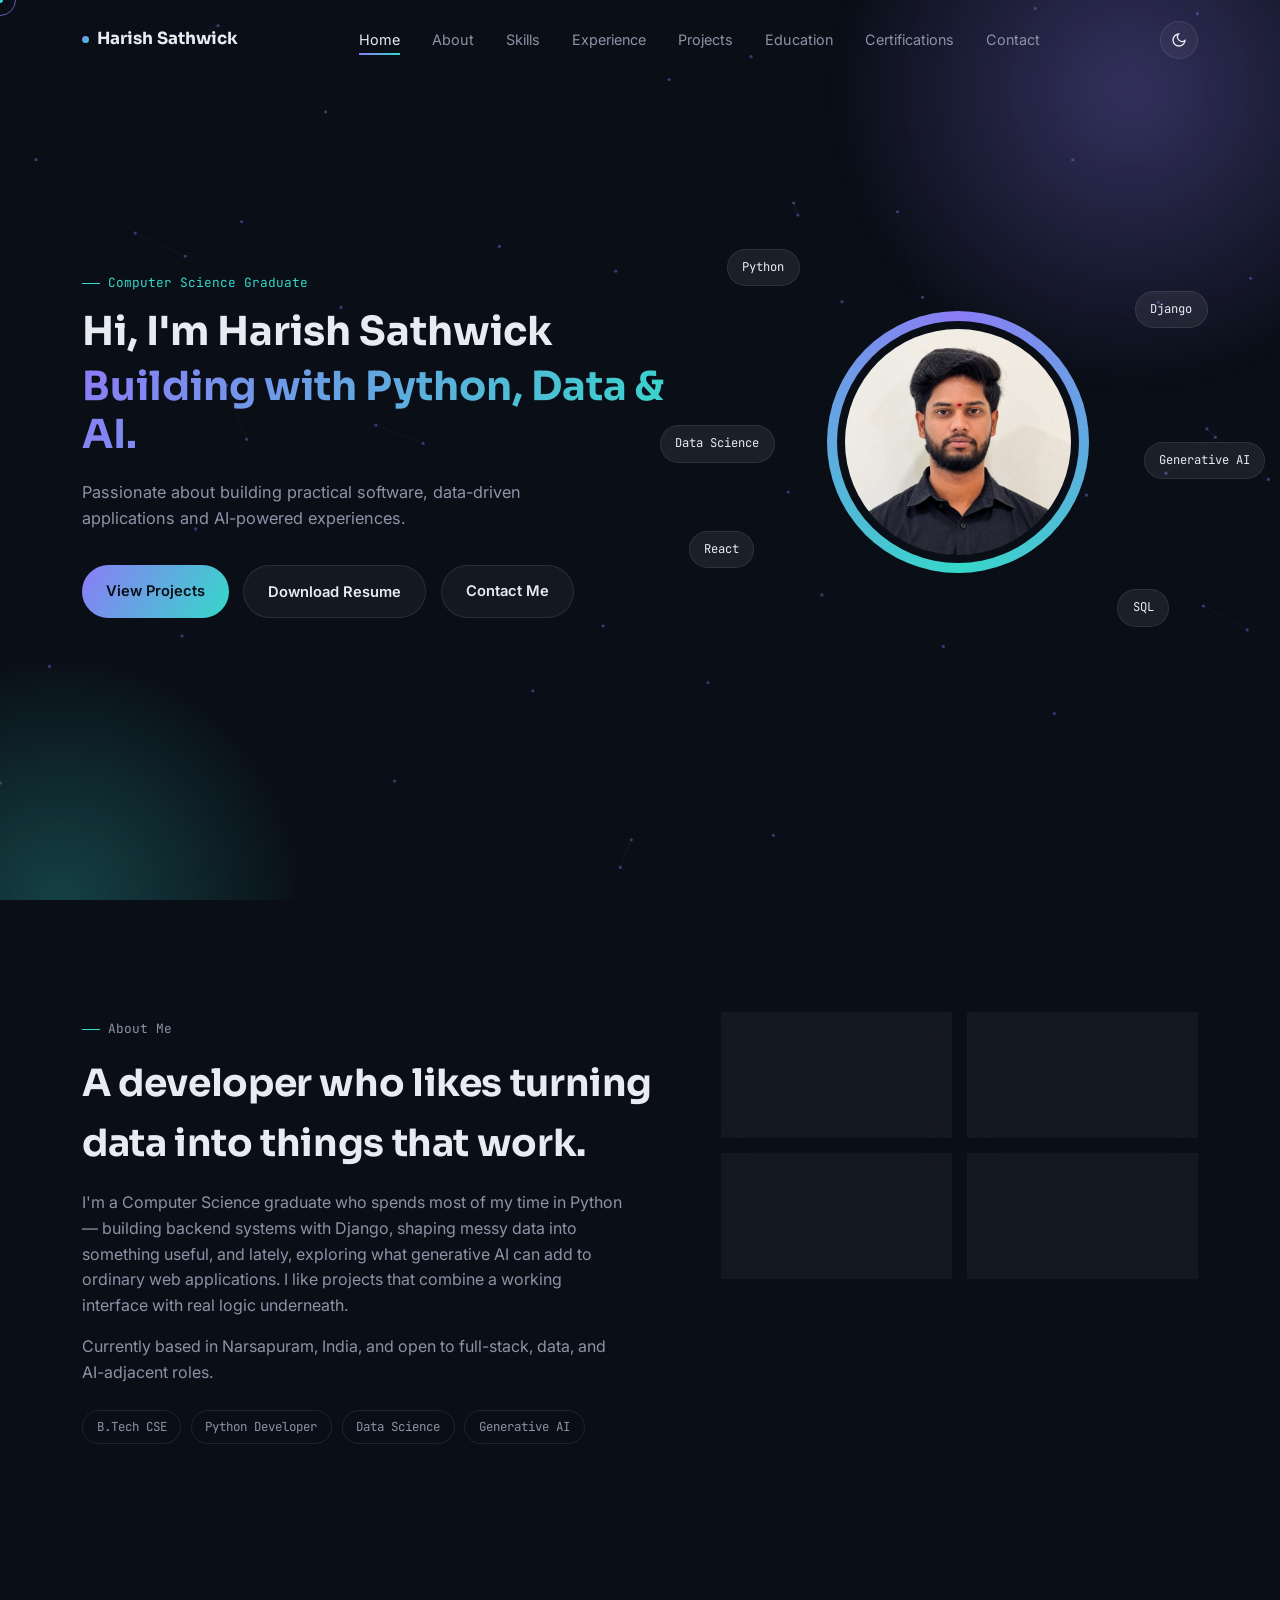
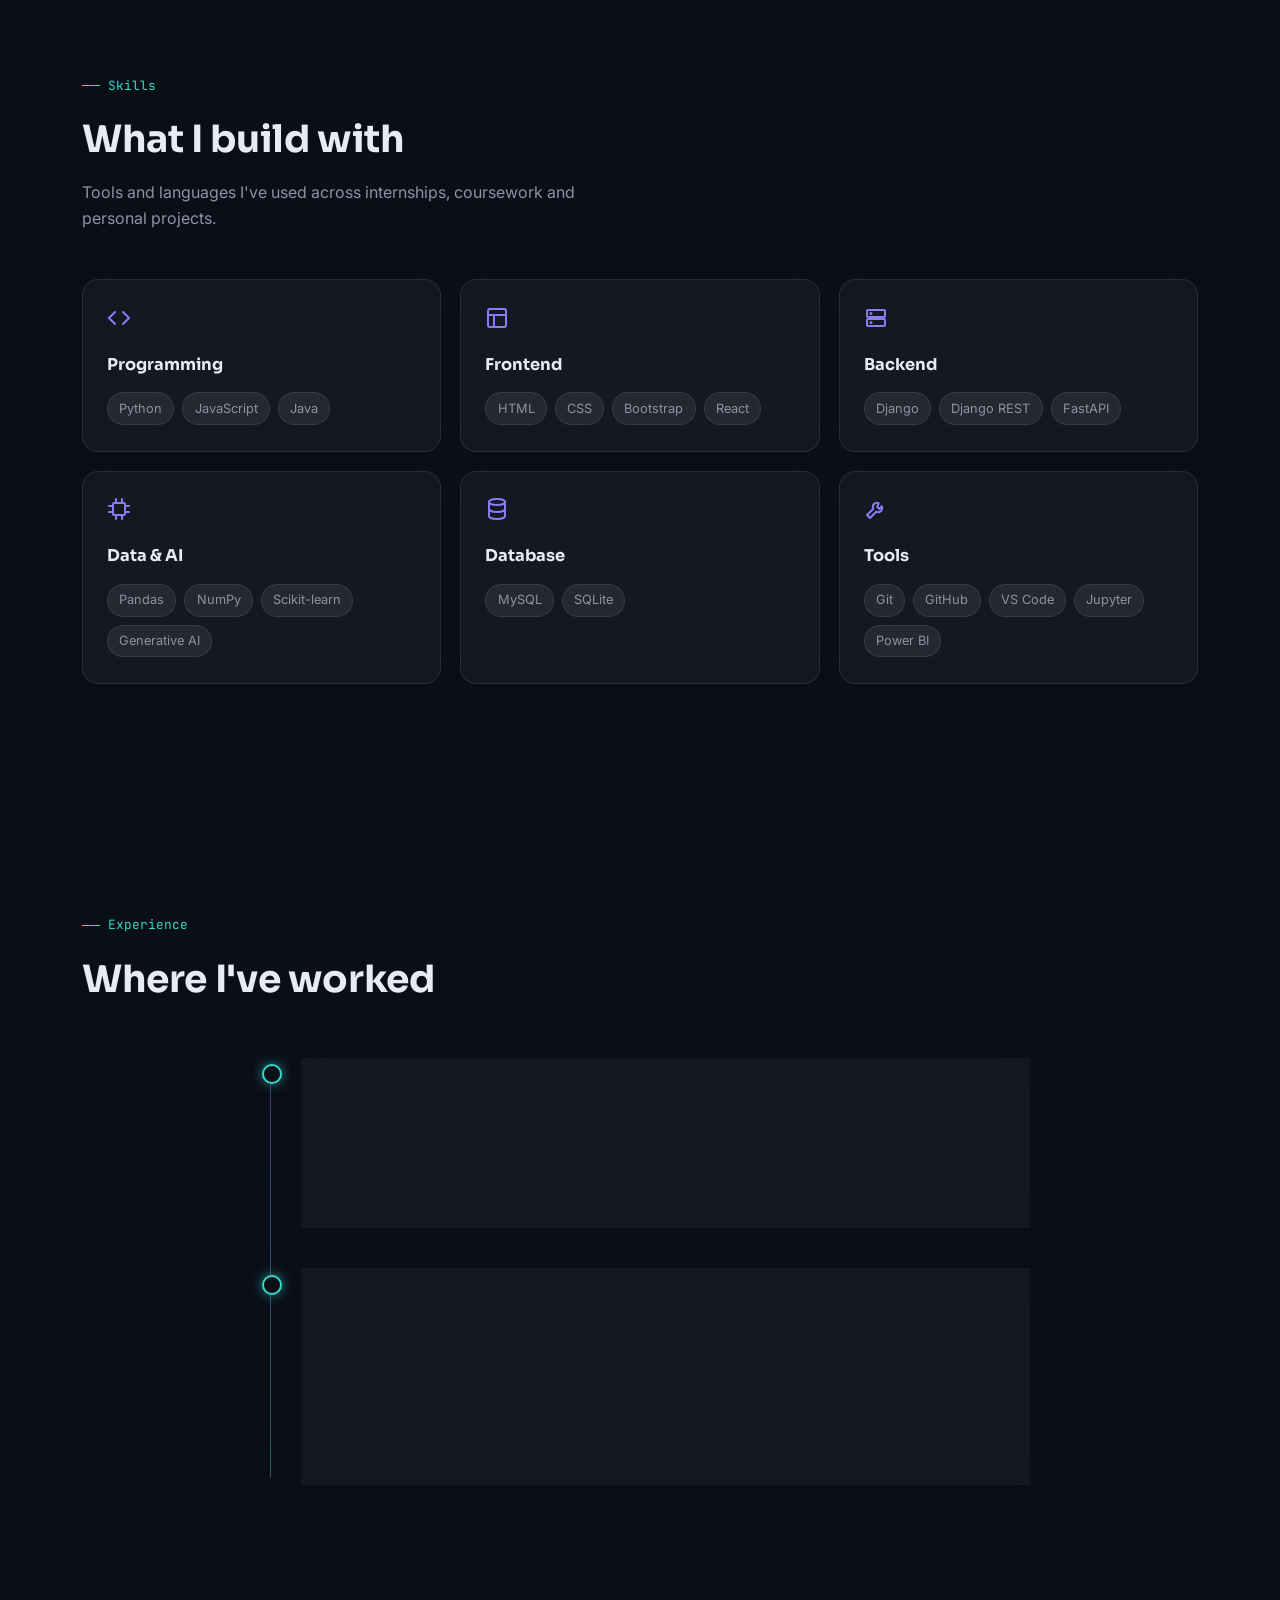
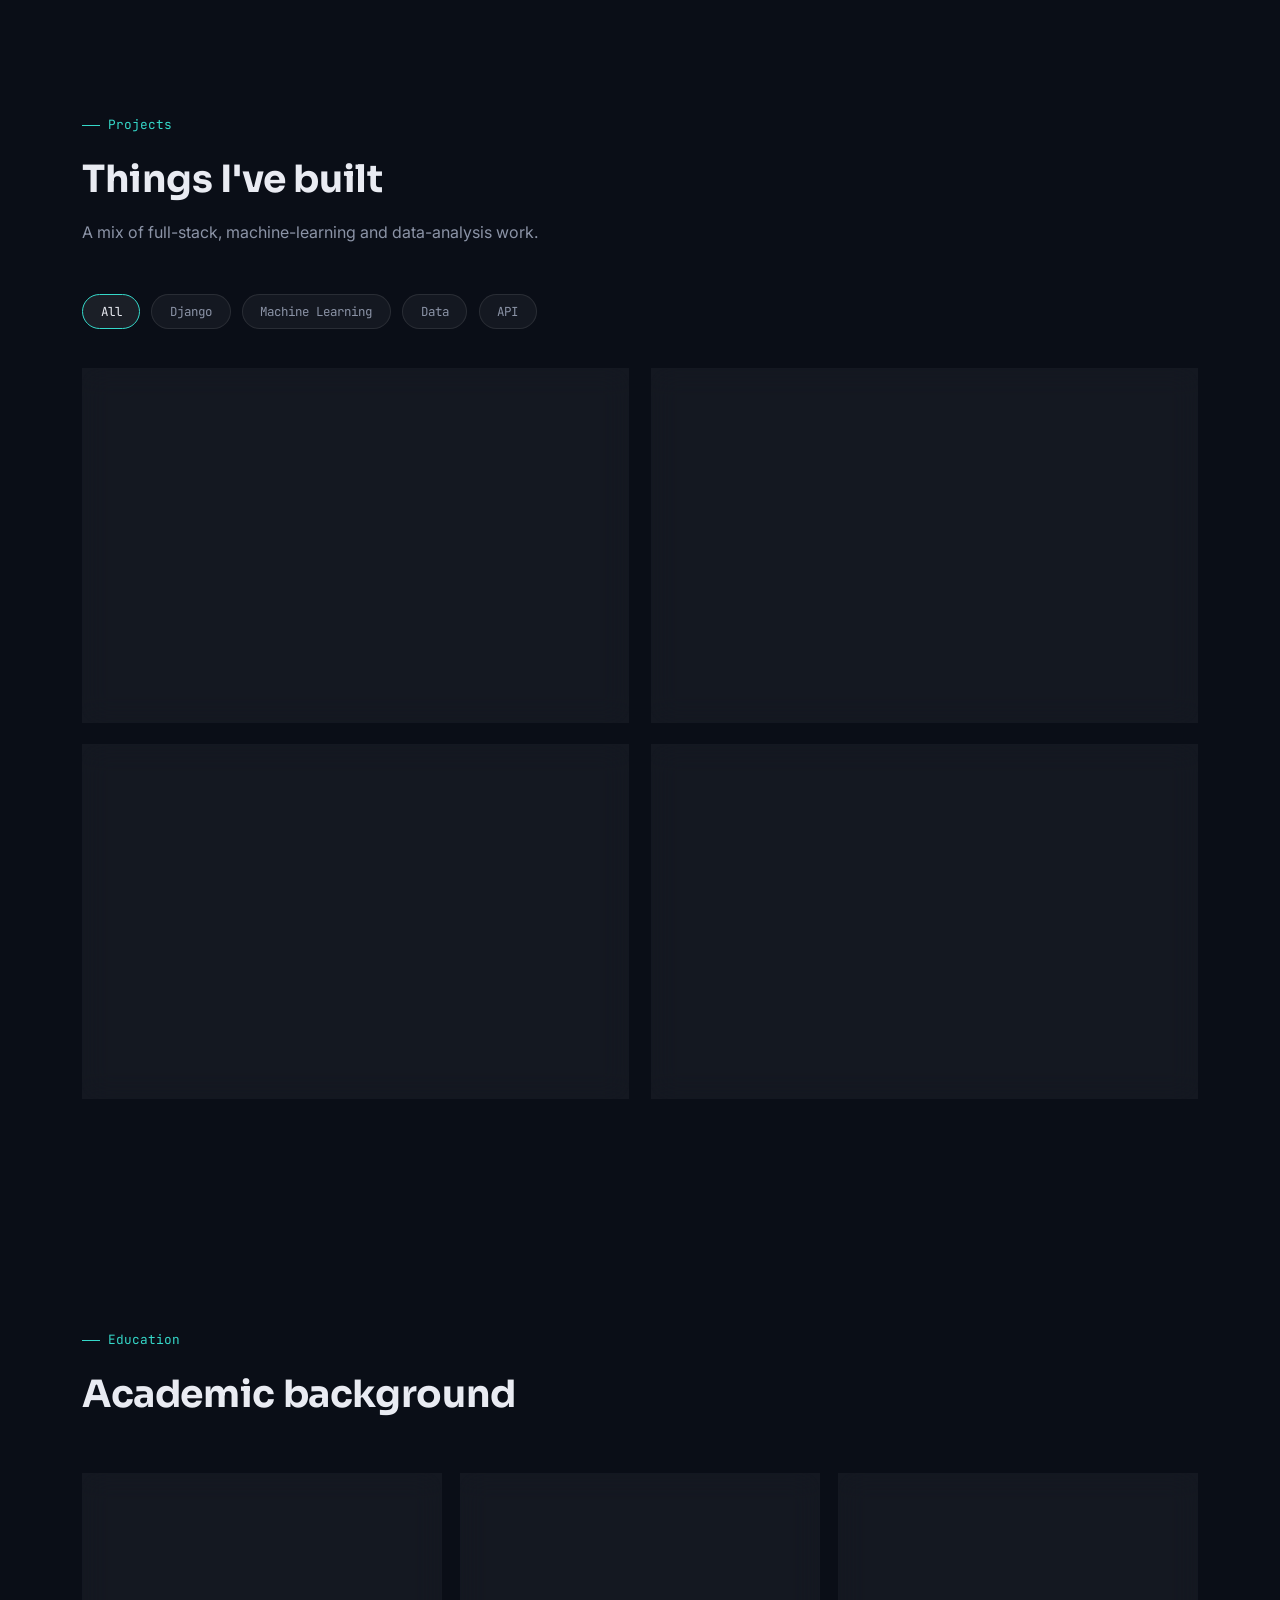
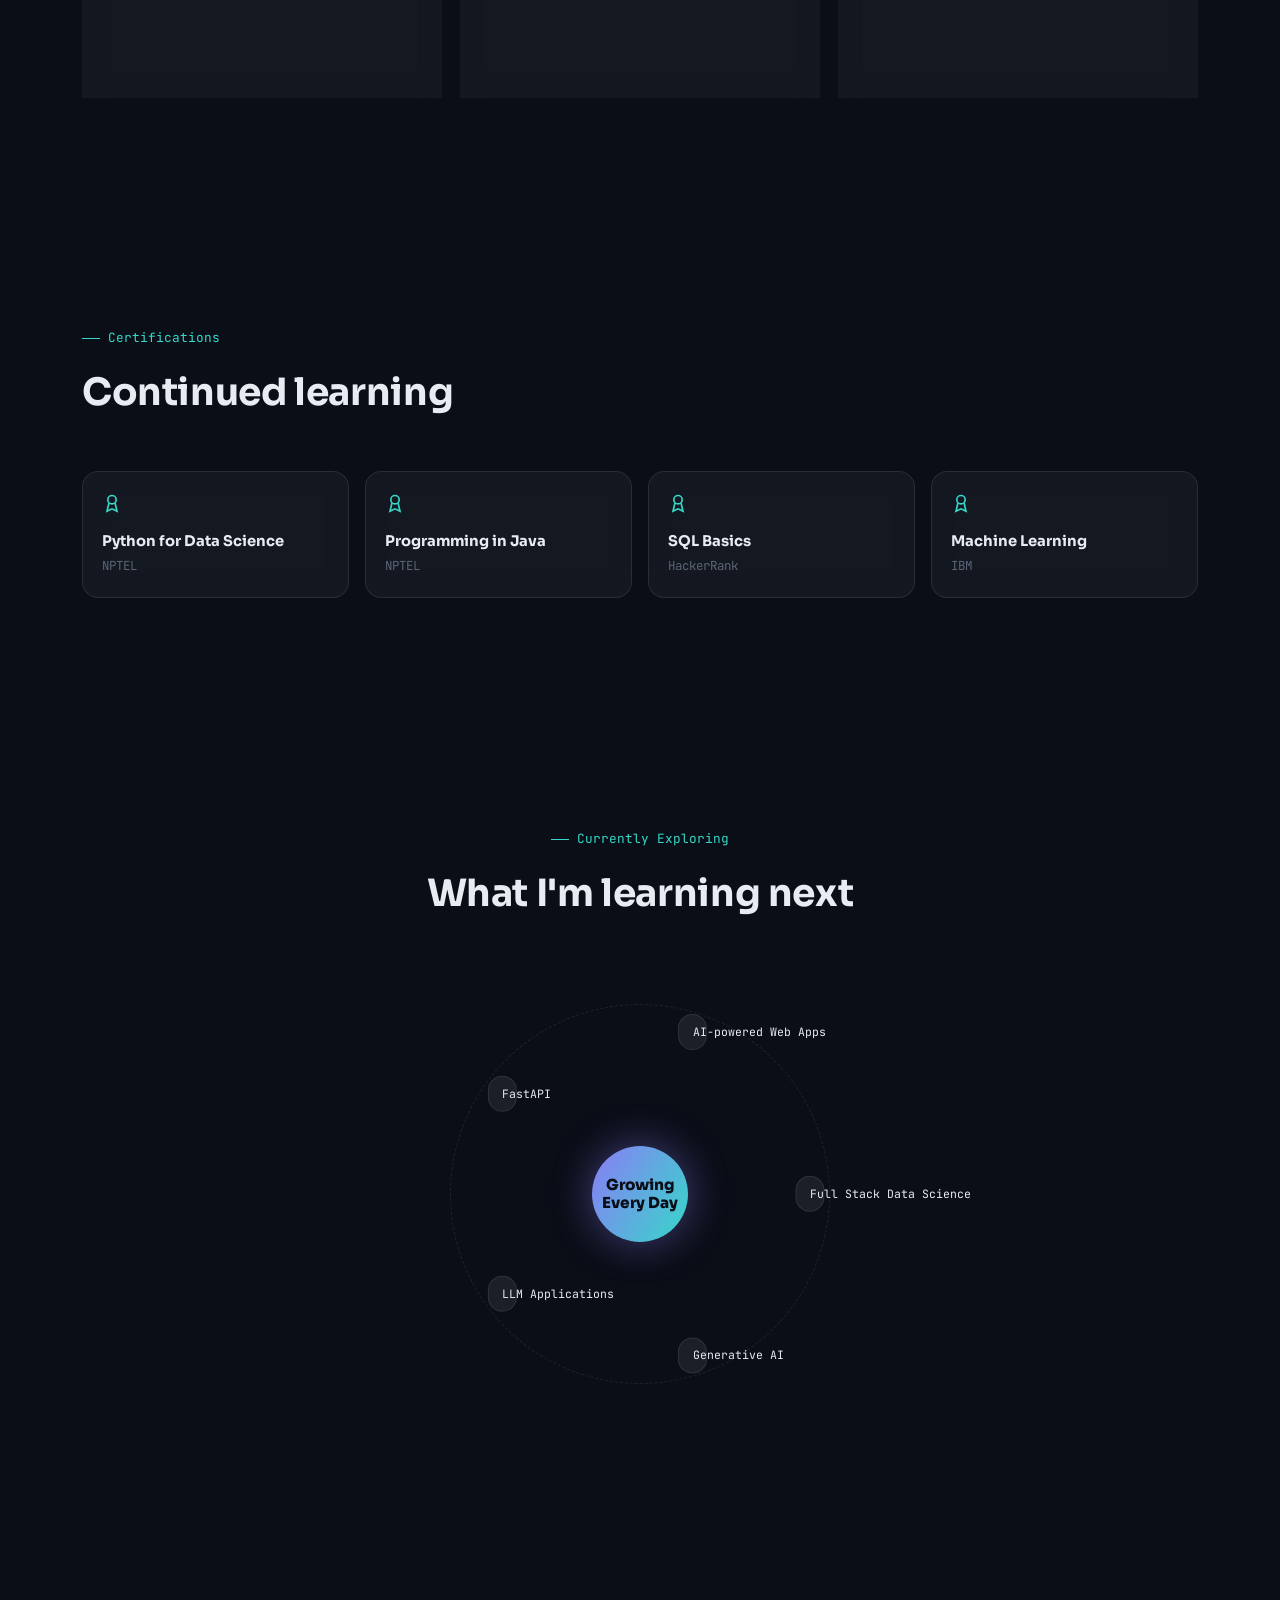
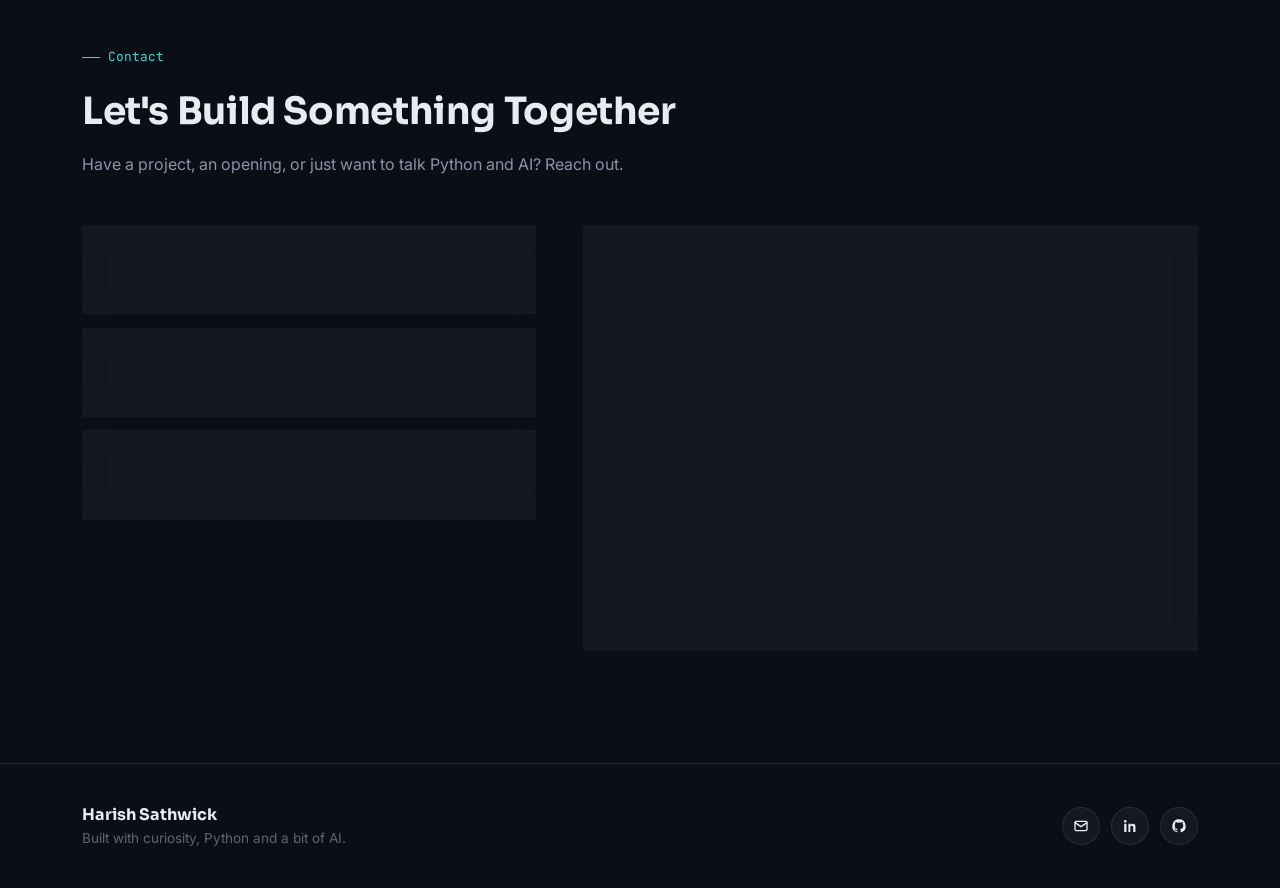
==== commit 6a865cc8: "Add GitHub and demo links to project entries" ====
--- a/index.html
+++ b/index.html
@@ -827,25 +827,30 @@
     title: 'Real Estate Price Prediction', cats: ['django', 'ml'],
     desc: 'End-to-end web app predicting property prices with a Django backend serving a trained ML model.',
     tags: ['Django', 'Python', 'Linear Regression', 'Random Forest'],
-    icon: 'home', grad: 'linear-gradient(135deg, #8B7CF6, #35D8C9)'
+    icon: 'home', grad: 'linear-gradient(135deg, #8B7CF6, #35D8C9)',
+    github: 'https://github.com/your-username/real-estate-price-prediction'
   },
   {
     title: 'Real-Time Weather Forecasting', cats: ['django', 'api'],
     desc: 'A Django app pulling live conditions and forecasts through the OpenWeather API.',
     tags: ['Django', 'Python', 'OpenWeather API'],
-    icon: 'weather', grad: 'linear-gradient(135deg, #35D8C9, #4F8CF6)'
+    icon: 'weather', grad: 'linear-gradient(135deg, #35D8C9, #4F8CF6)',
+    github: 'https://github.com/harishsathwick/weather.git',
+    demo: 'https://harishsathwick.github.io/weather/'
   },
   {
     title: 'E-Commerce Data Analysis', cats: ['data'],
     desc: 'Cleaned and visualized e-commerce data to surface customer and product performance trends.',
     tags: ['Python', 'Pandas', 'NumPy', 'Matplotlib', 'Seaborn'],
-    icon: 'chart', grad: 'linear-gradient(135deg, #F6738B, #8B7CF6)'
+    icon: 'chart', grad: 'linear-gradient(135deg, #F6738B, #8B7CF6)',
+    github: 'https://github.com/harishsathwick/Exploratory-Data-Analysis-EDA-E-Commerce-Domain.git'
   },
   {
     title: 'School Management System', cats: ['django'],
     desc: 'A Django + MySQL system for managing student records, staff and academic data.',
     tags: ['Django', 'Python', 'MySQL'],
-    icon: 'book', grad: 'linear-gradient(135deg, #35D8C9, #8B7CF6)'
+    icon: 'book', grad: 'linear-gradient(135deg, #35D8C9, #8B7CF6)',
+    github: 'https://github.com/harishsathwick/school-management-system.git'
   }
 ];
 
@@ -926,8 +931,9 @@
         <p>${p.desc}</p>
         <div class="project-tags">${p.tags.map(t => `<span>${t}</span>`).join('')}</div>
         <div class="project-links">
-          <a href="#" target="_blank" rel="noopener">${ICON.github} Code</a>
-        </div>
+  <a href="${p.github || '#'}" target="_blank" rel="noopener">${ICON.github} Code</a>
+  ${p.demo ? `<a href="${p.demo}" target="_blank" rel="noopener">${ICON.external} Live Demo</a>` : ''}
+</div>
       </div>
     </div>`);
     grid.appendChild(card);
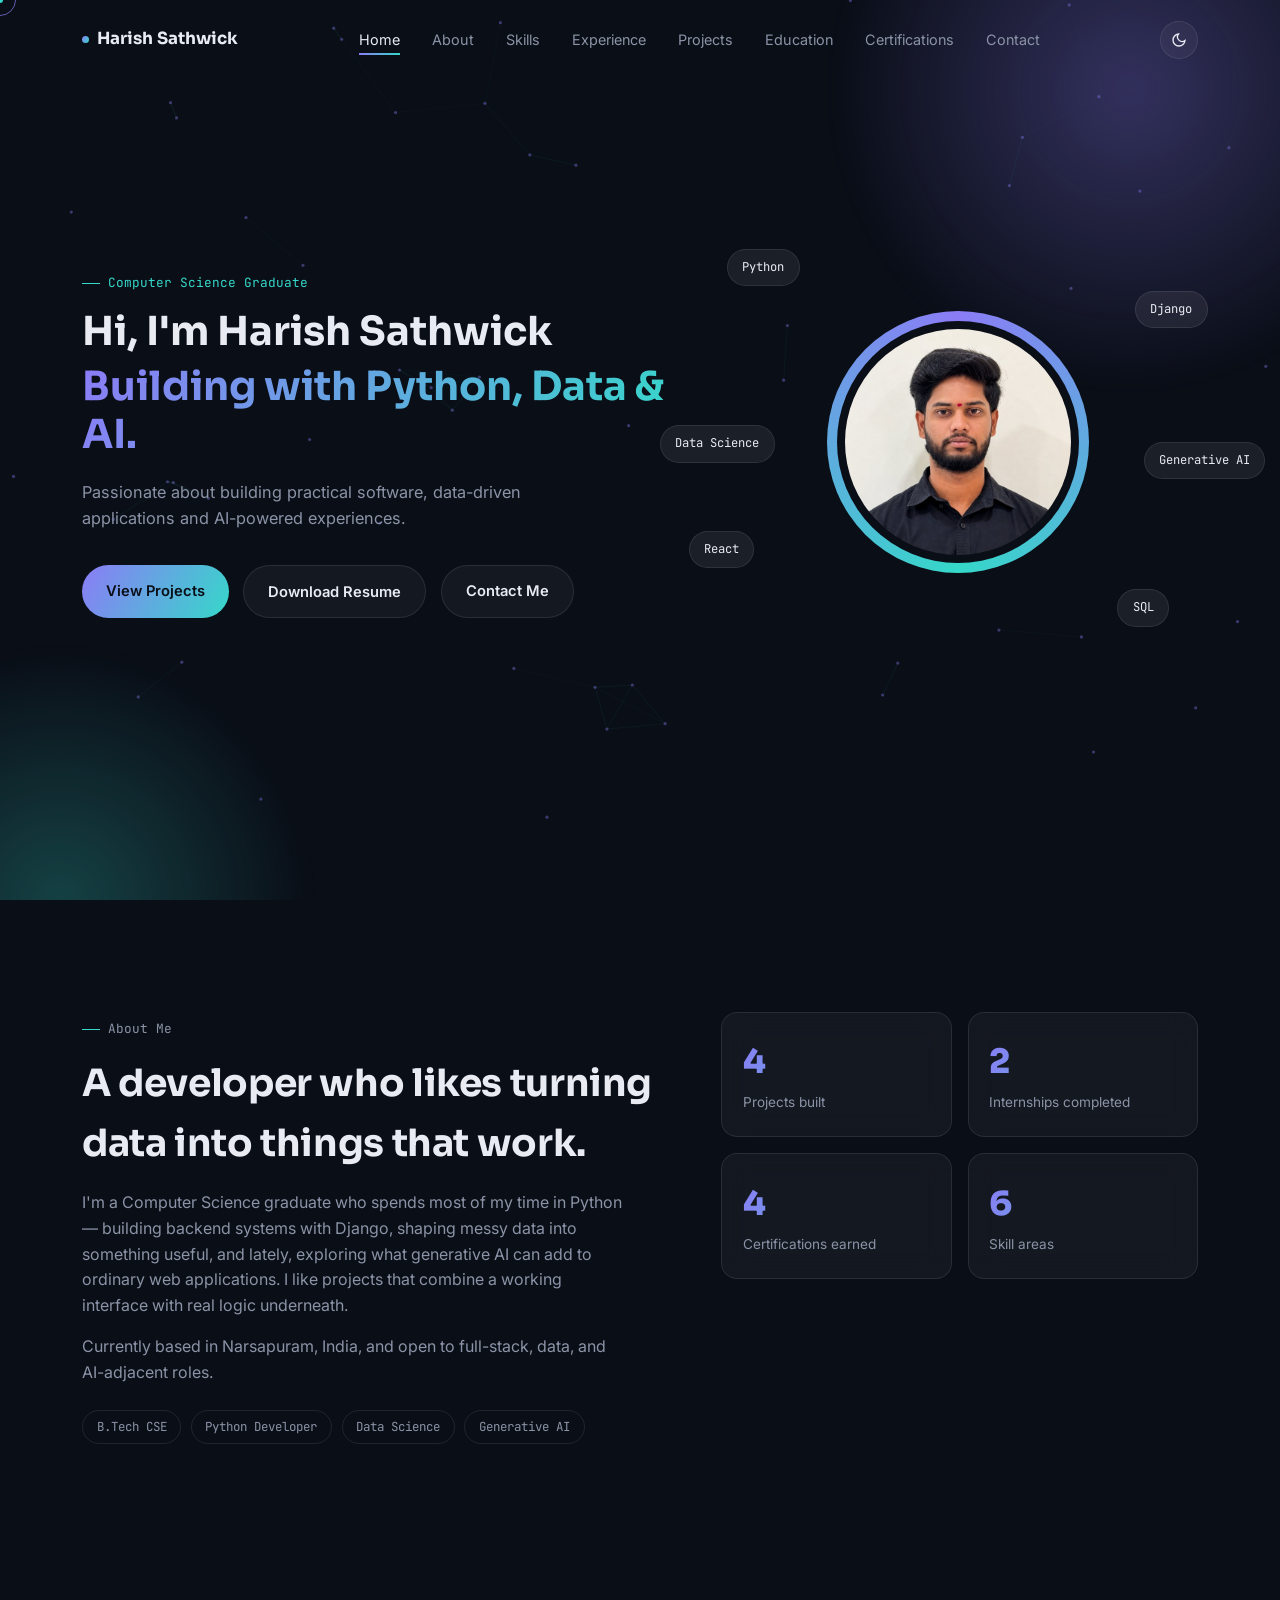
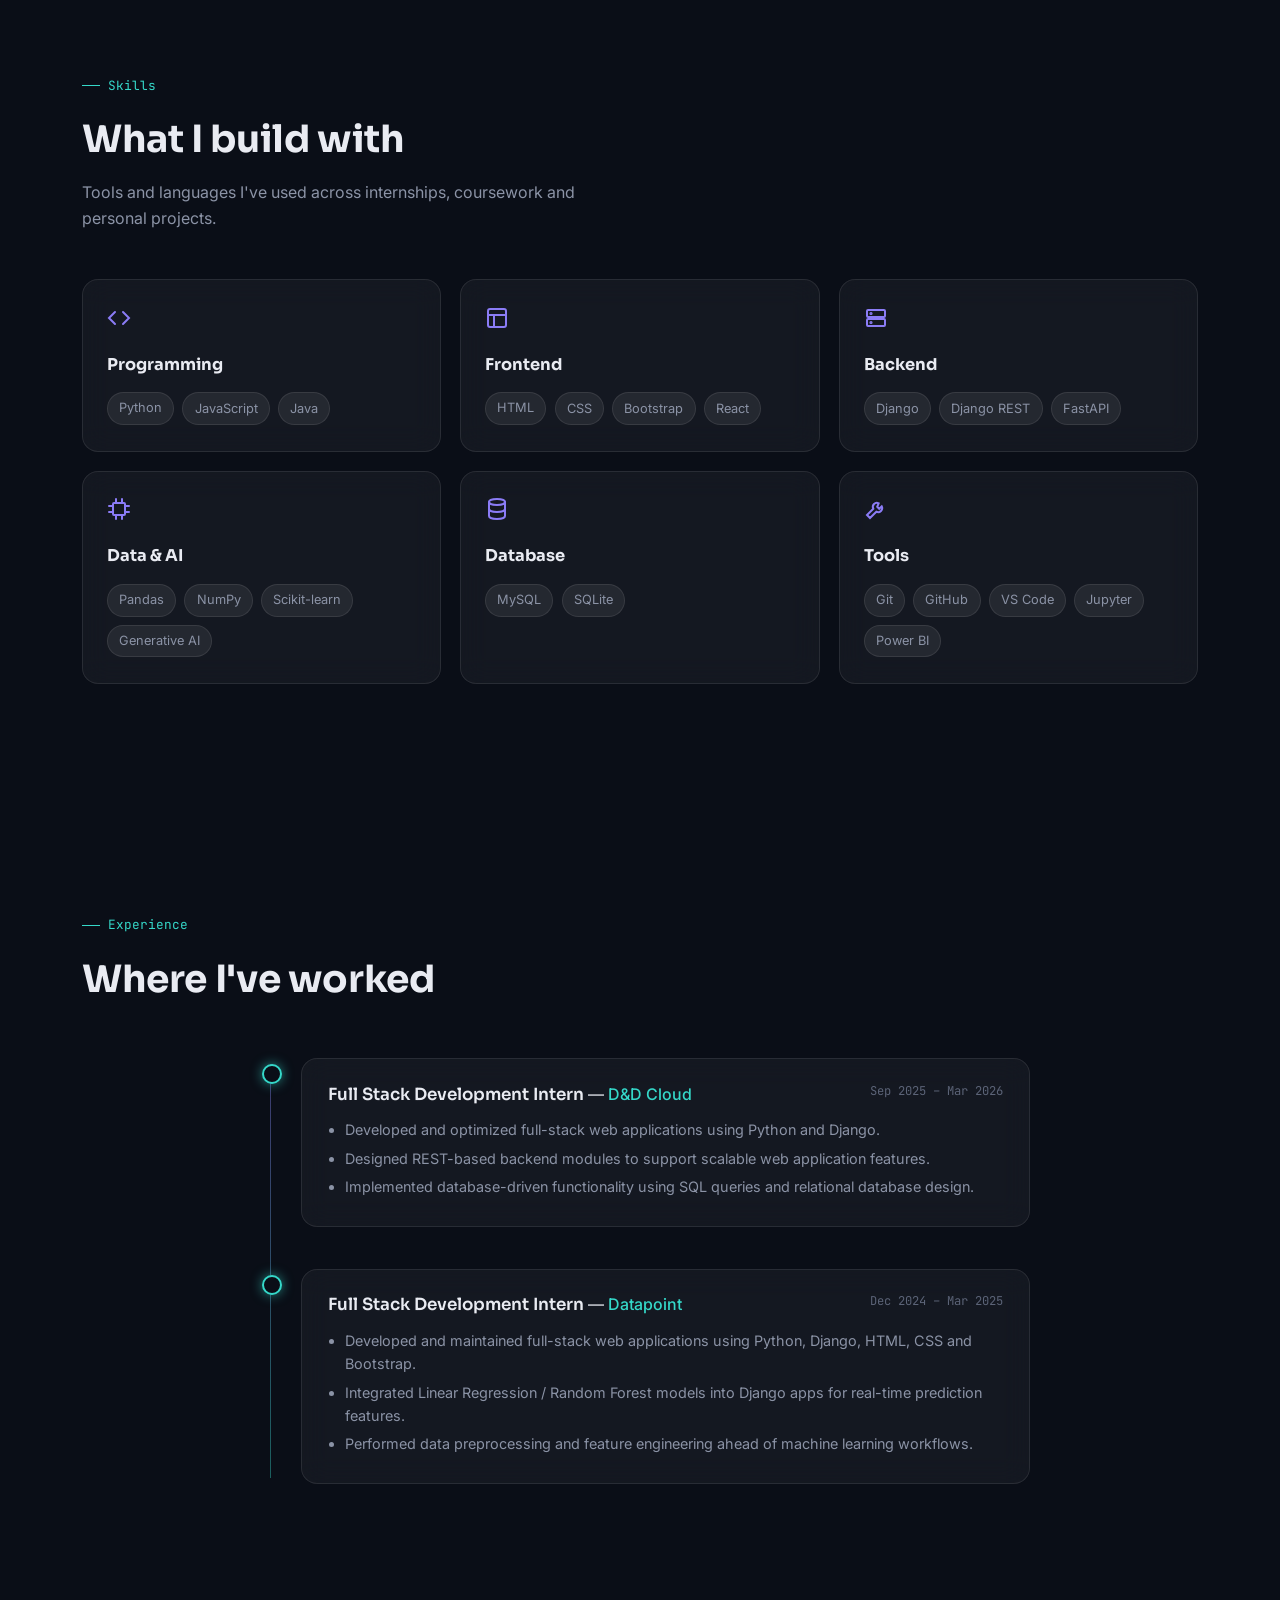
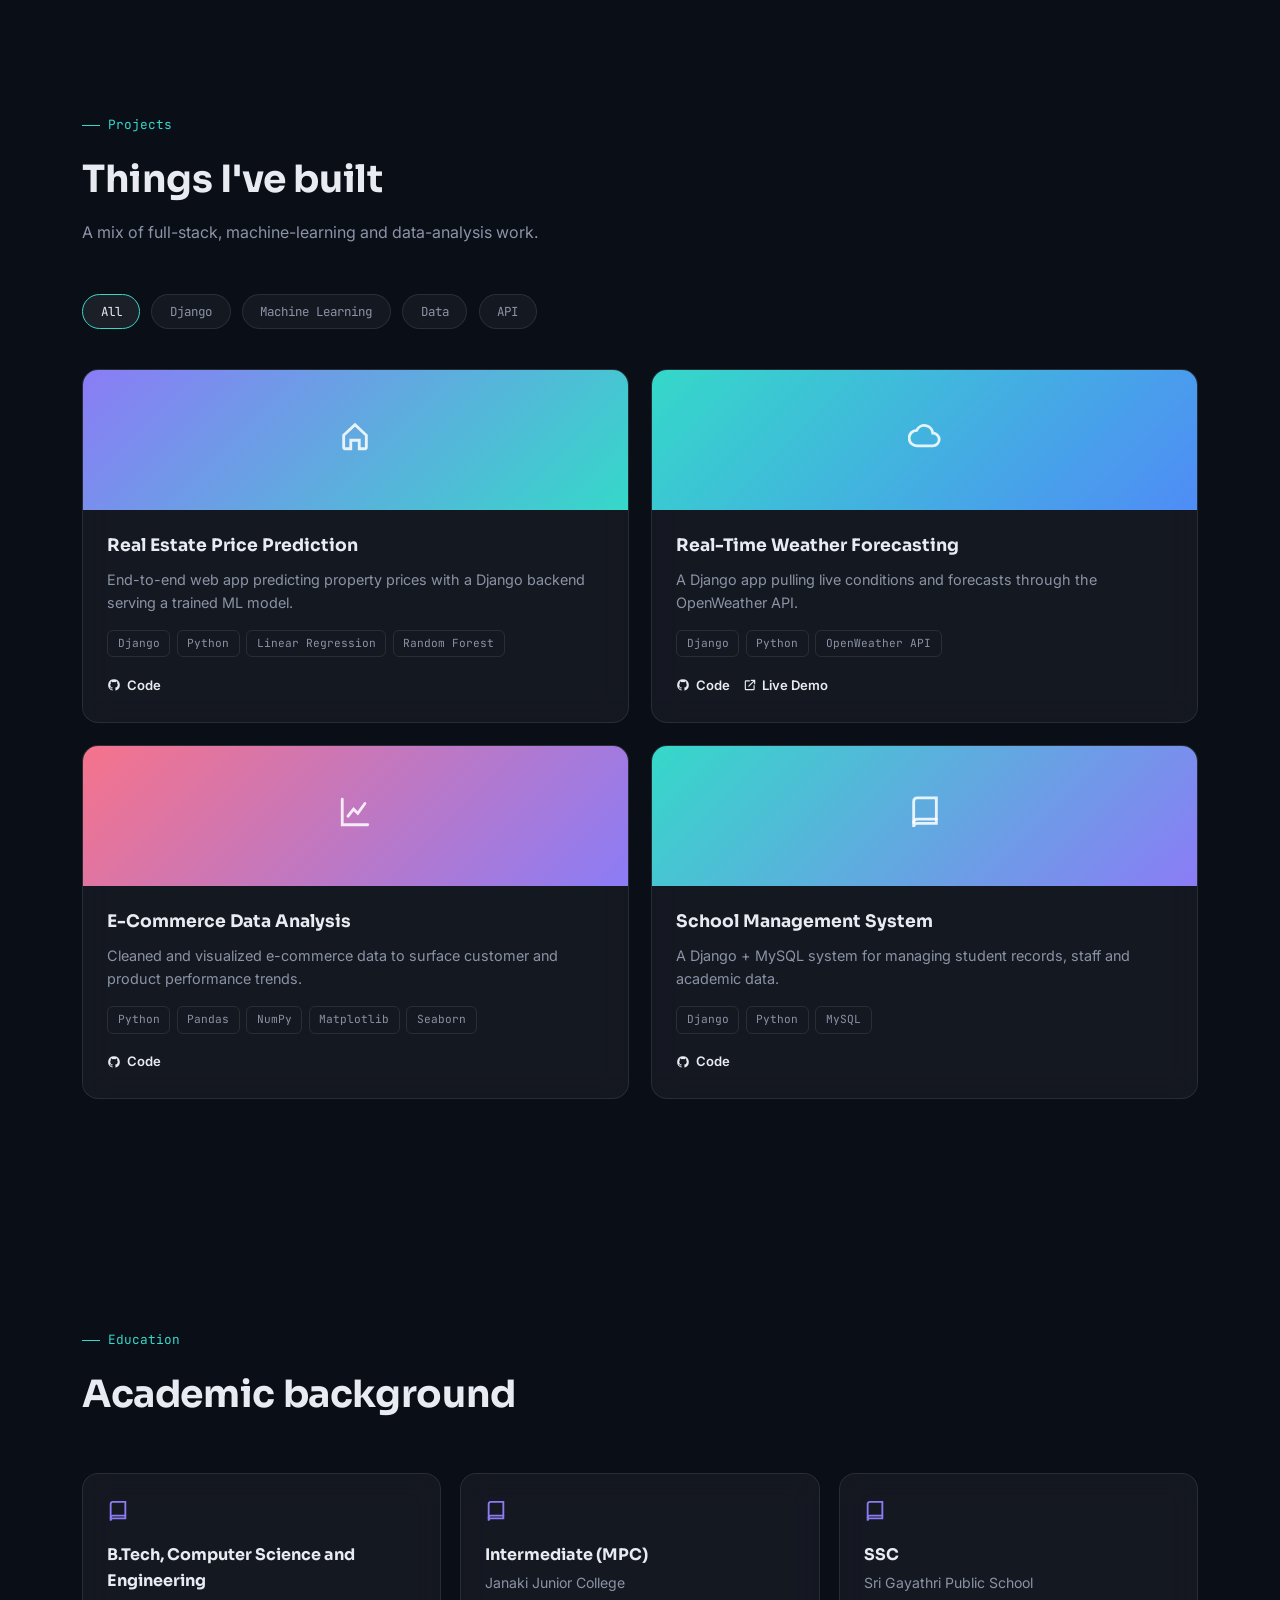
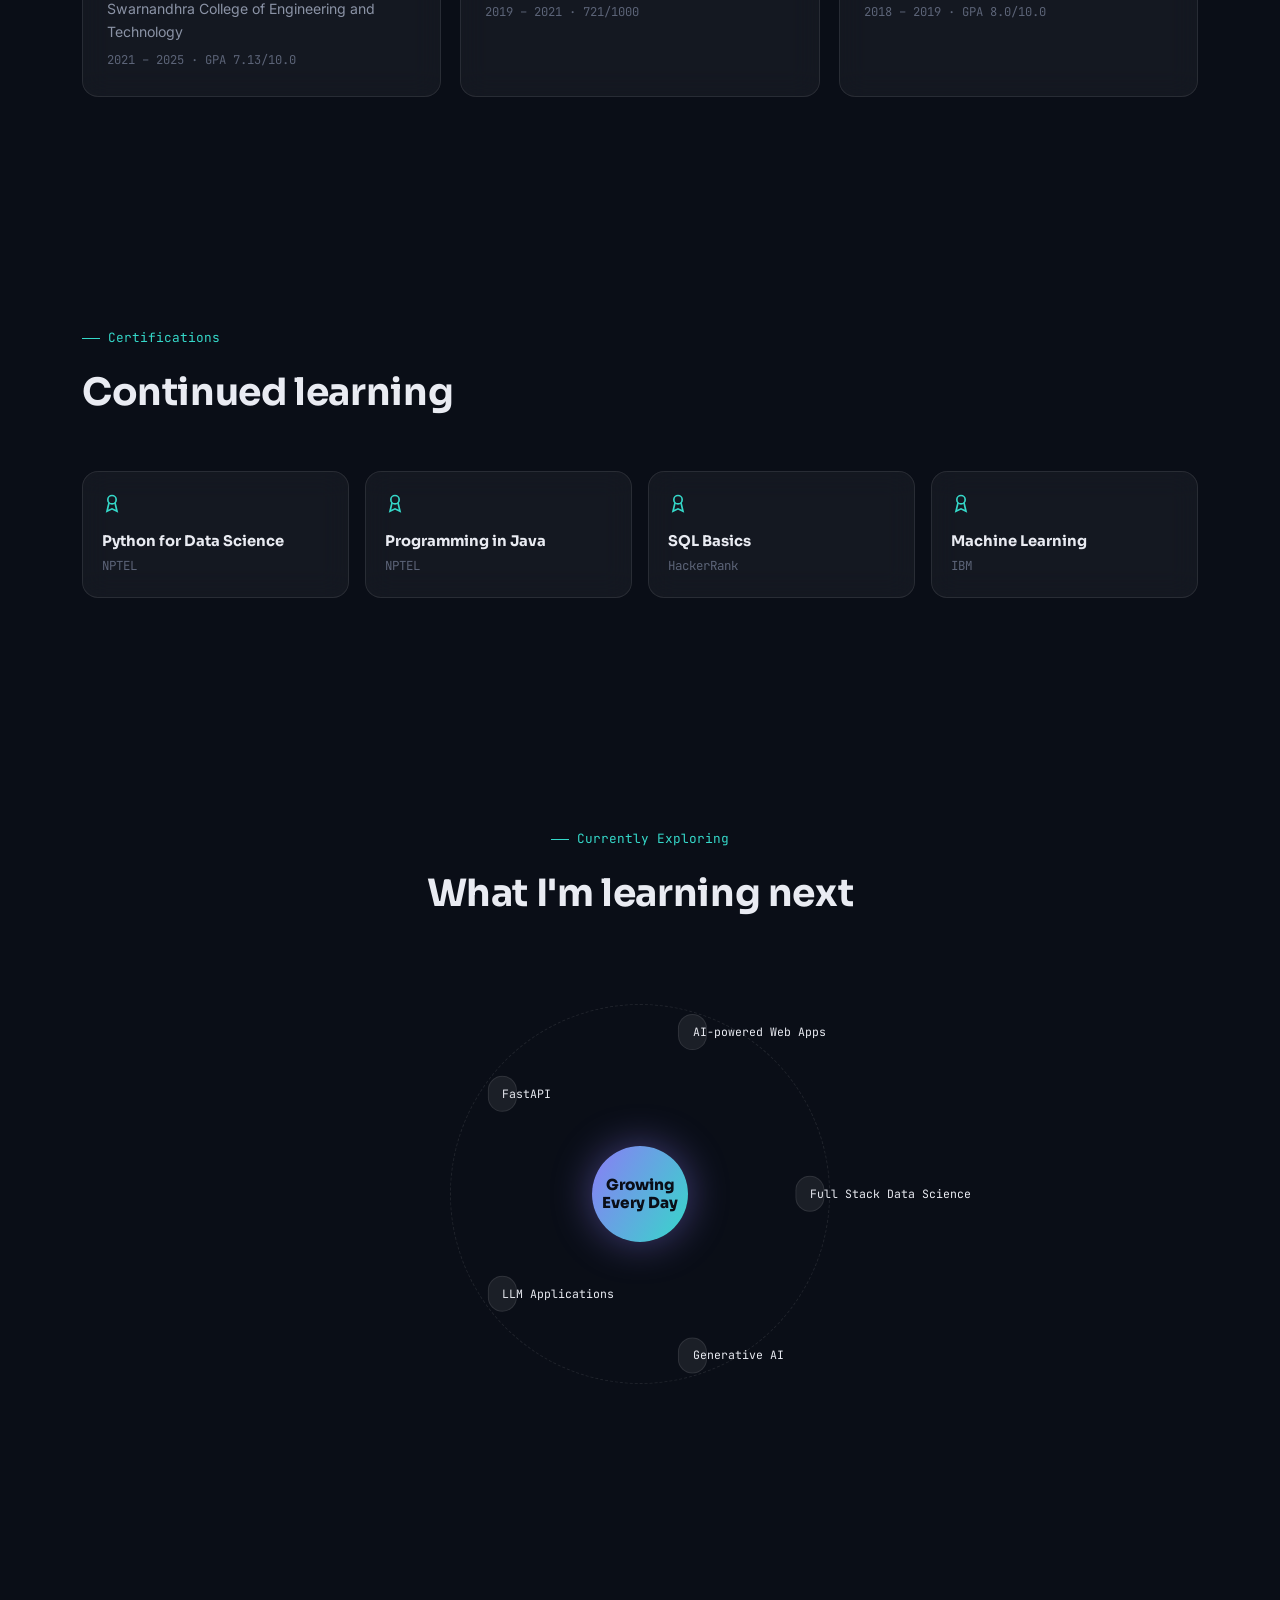
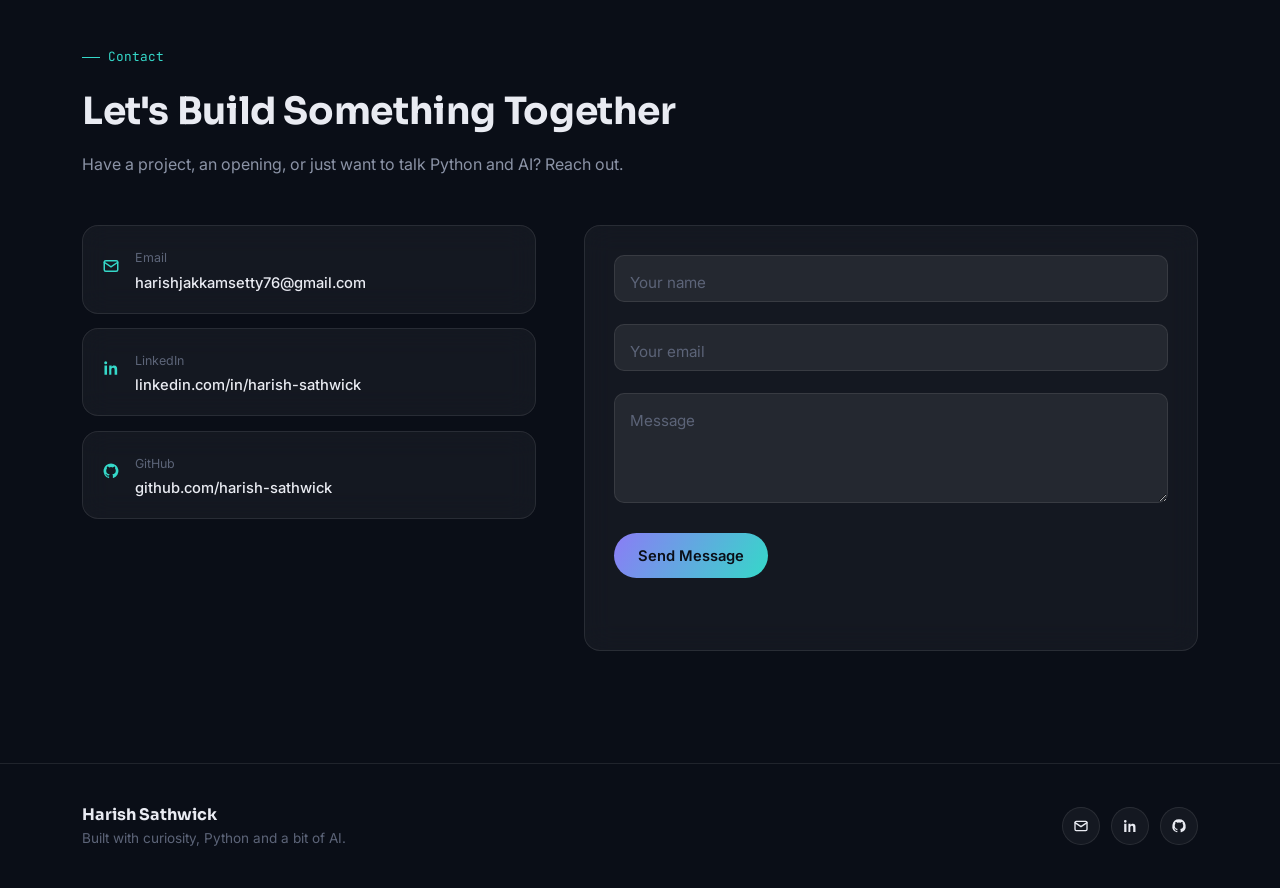
==== commit 2de64073: "Update GitHub link for real estate prediction project" ====
--- a/index.html
+++ b/index.html
@@ -828,7 +828,7 @@
     desc: 'End-to-end web app predicting property prices with a Django backend serving a trained ML model.',
     tags: ['Django', 'Python', 'Linear Regression', 'Random Forest'],
     icon: 'home', grad: 'linear-gradient(135deg, #8B7CF6, #35D8C9)',
-    github: 'https://github.com/your-username/real-estate-price-prediction'
+    github: 'https://github.com/harishsathwick/Real-Estate-Price-Prediction-Using-Machine-Learning-Techniques.git'
   },
   {
     title: 'Real-Time Weather Forecasting', cats: ['django', 'api'],
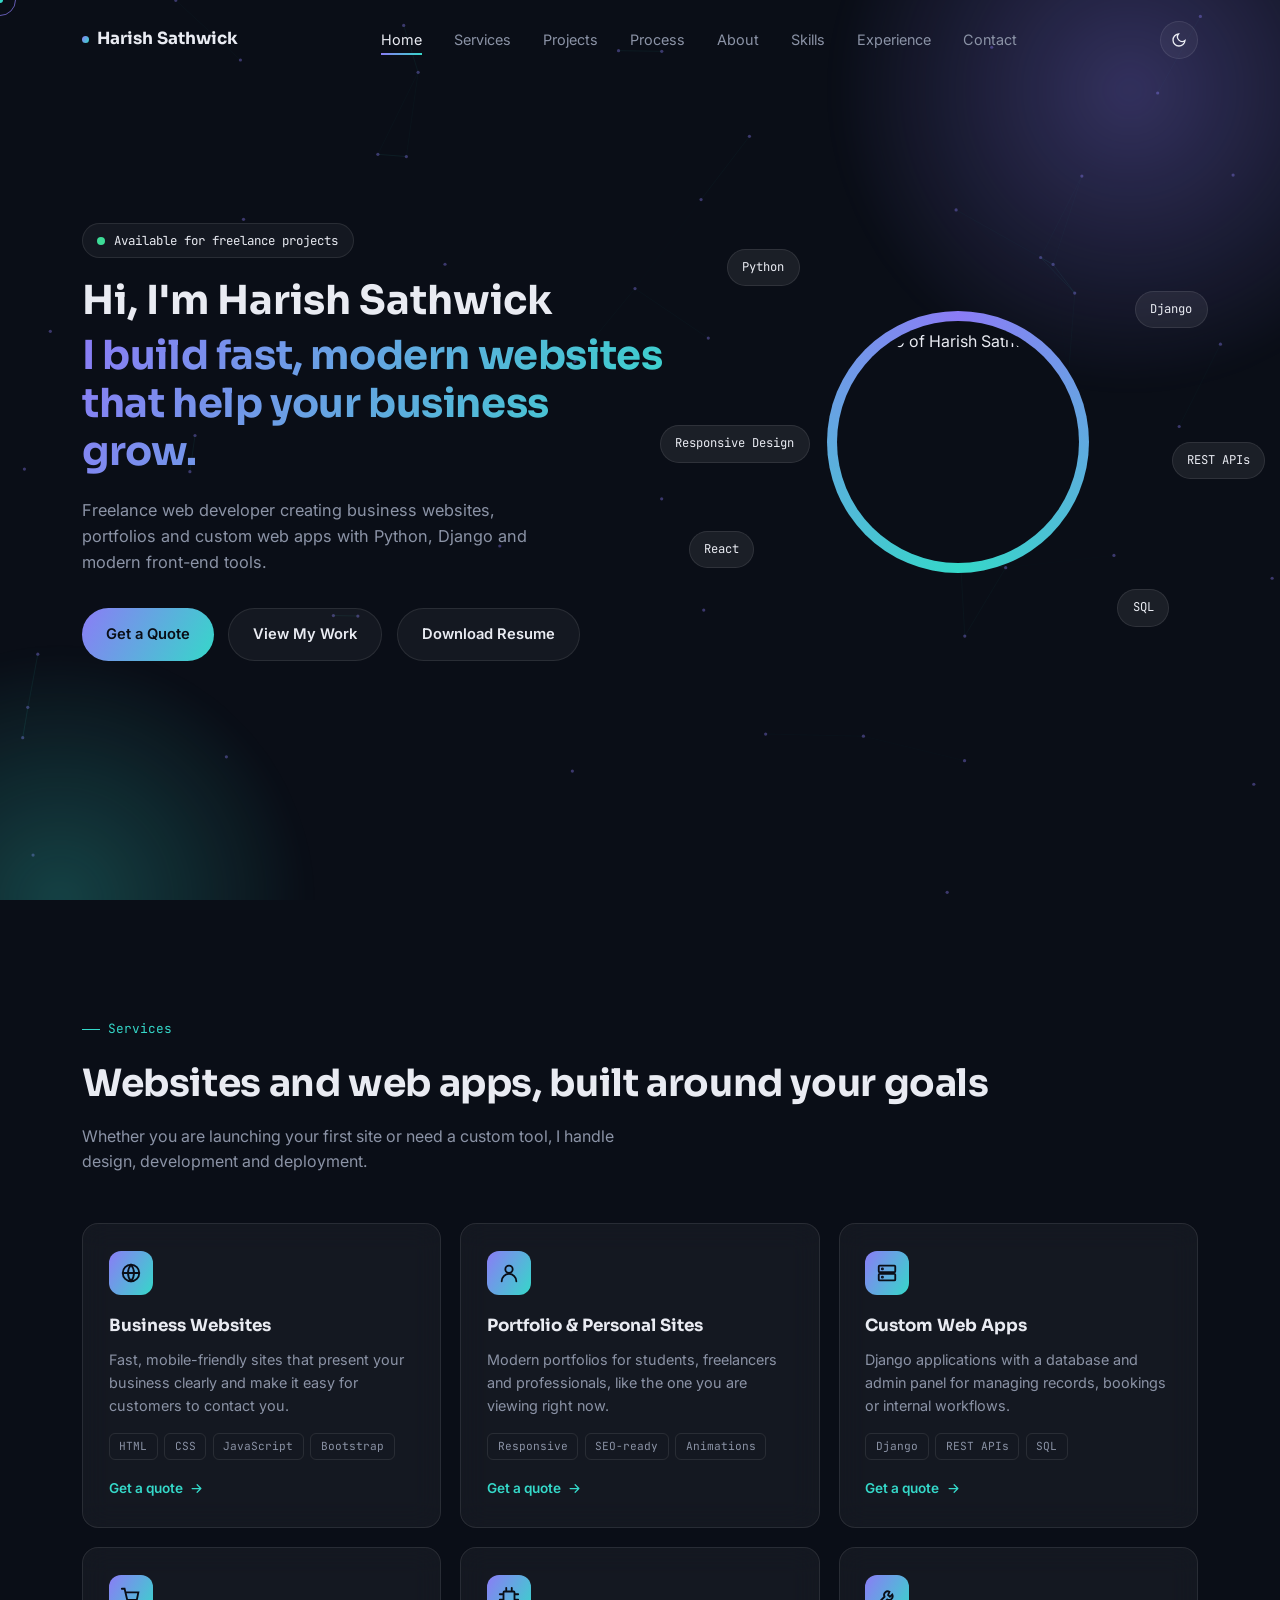
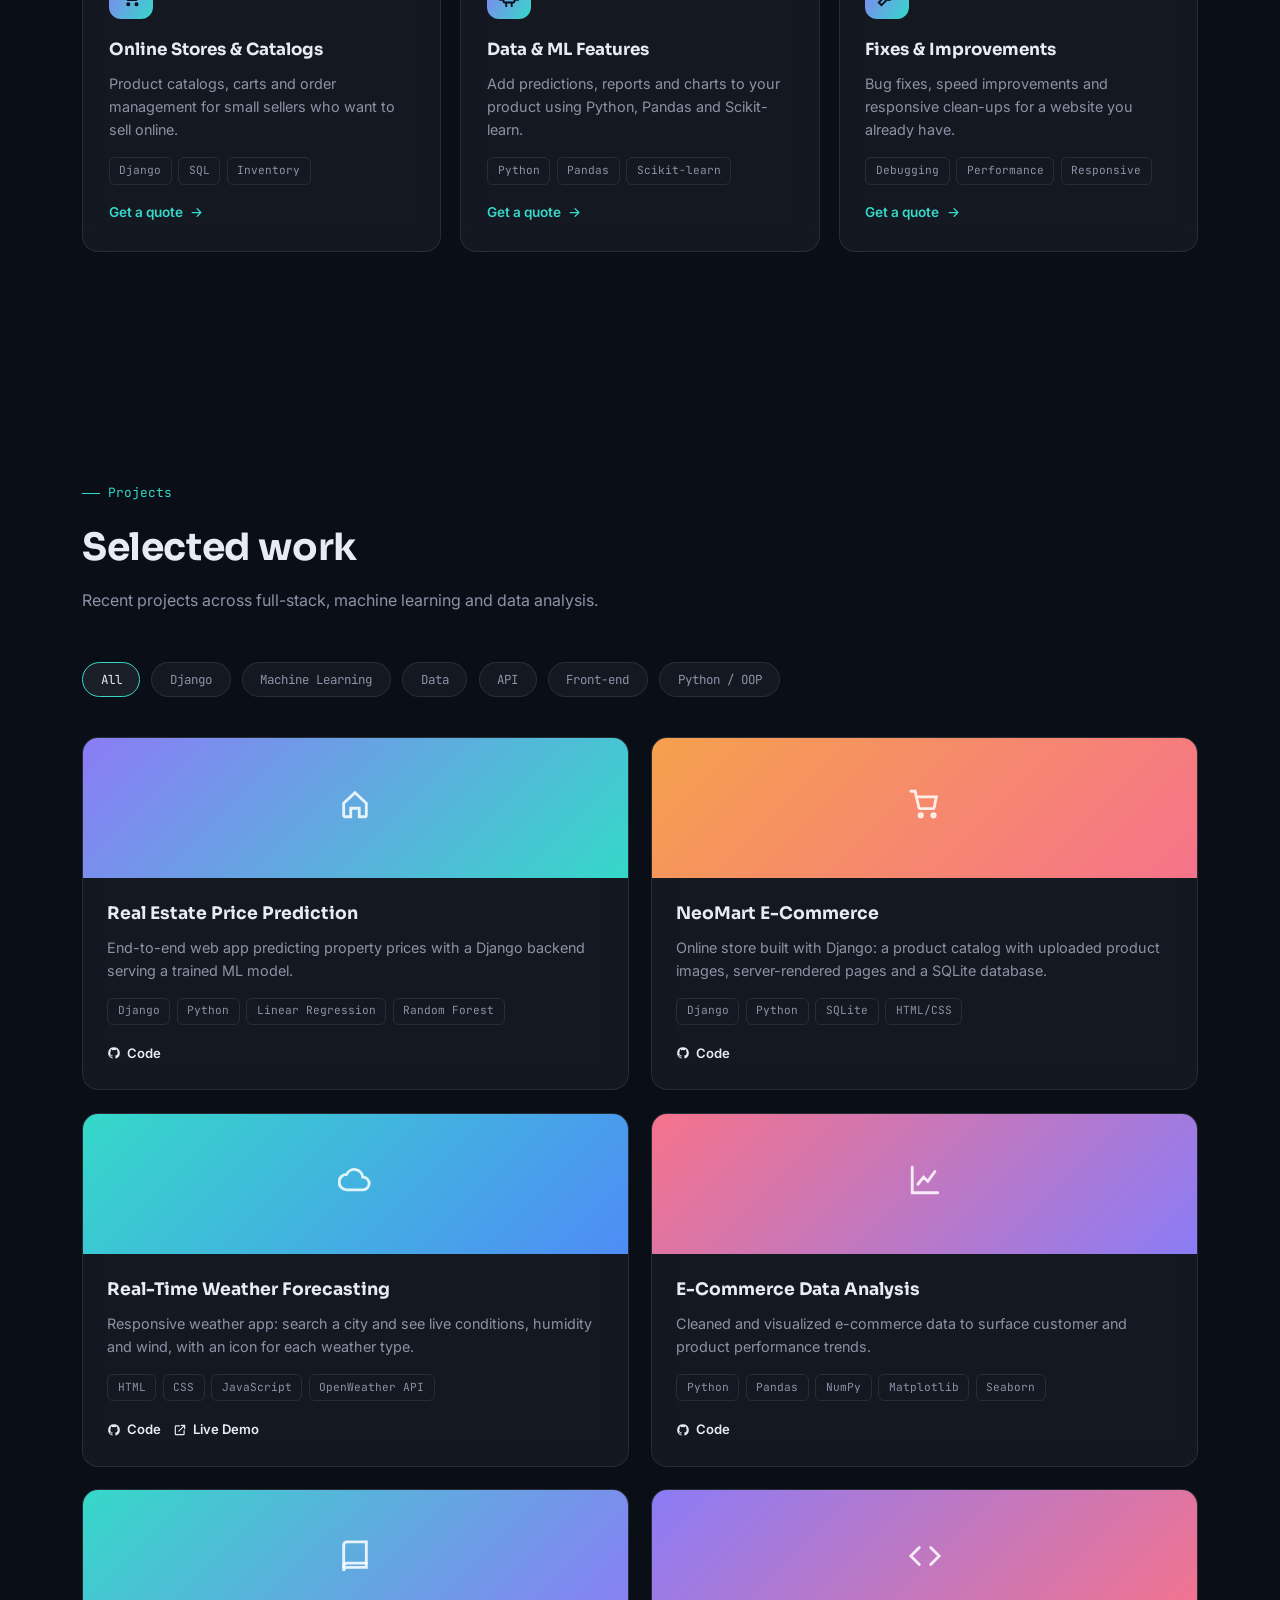
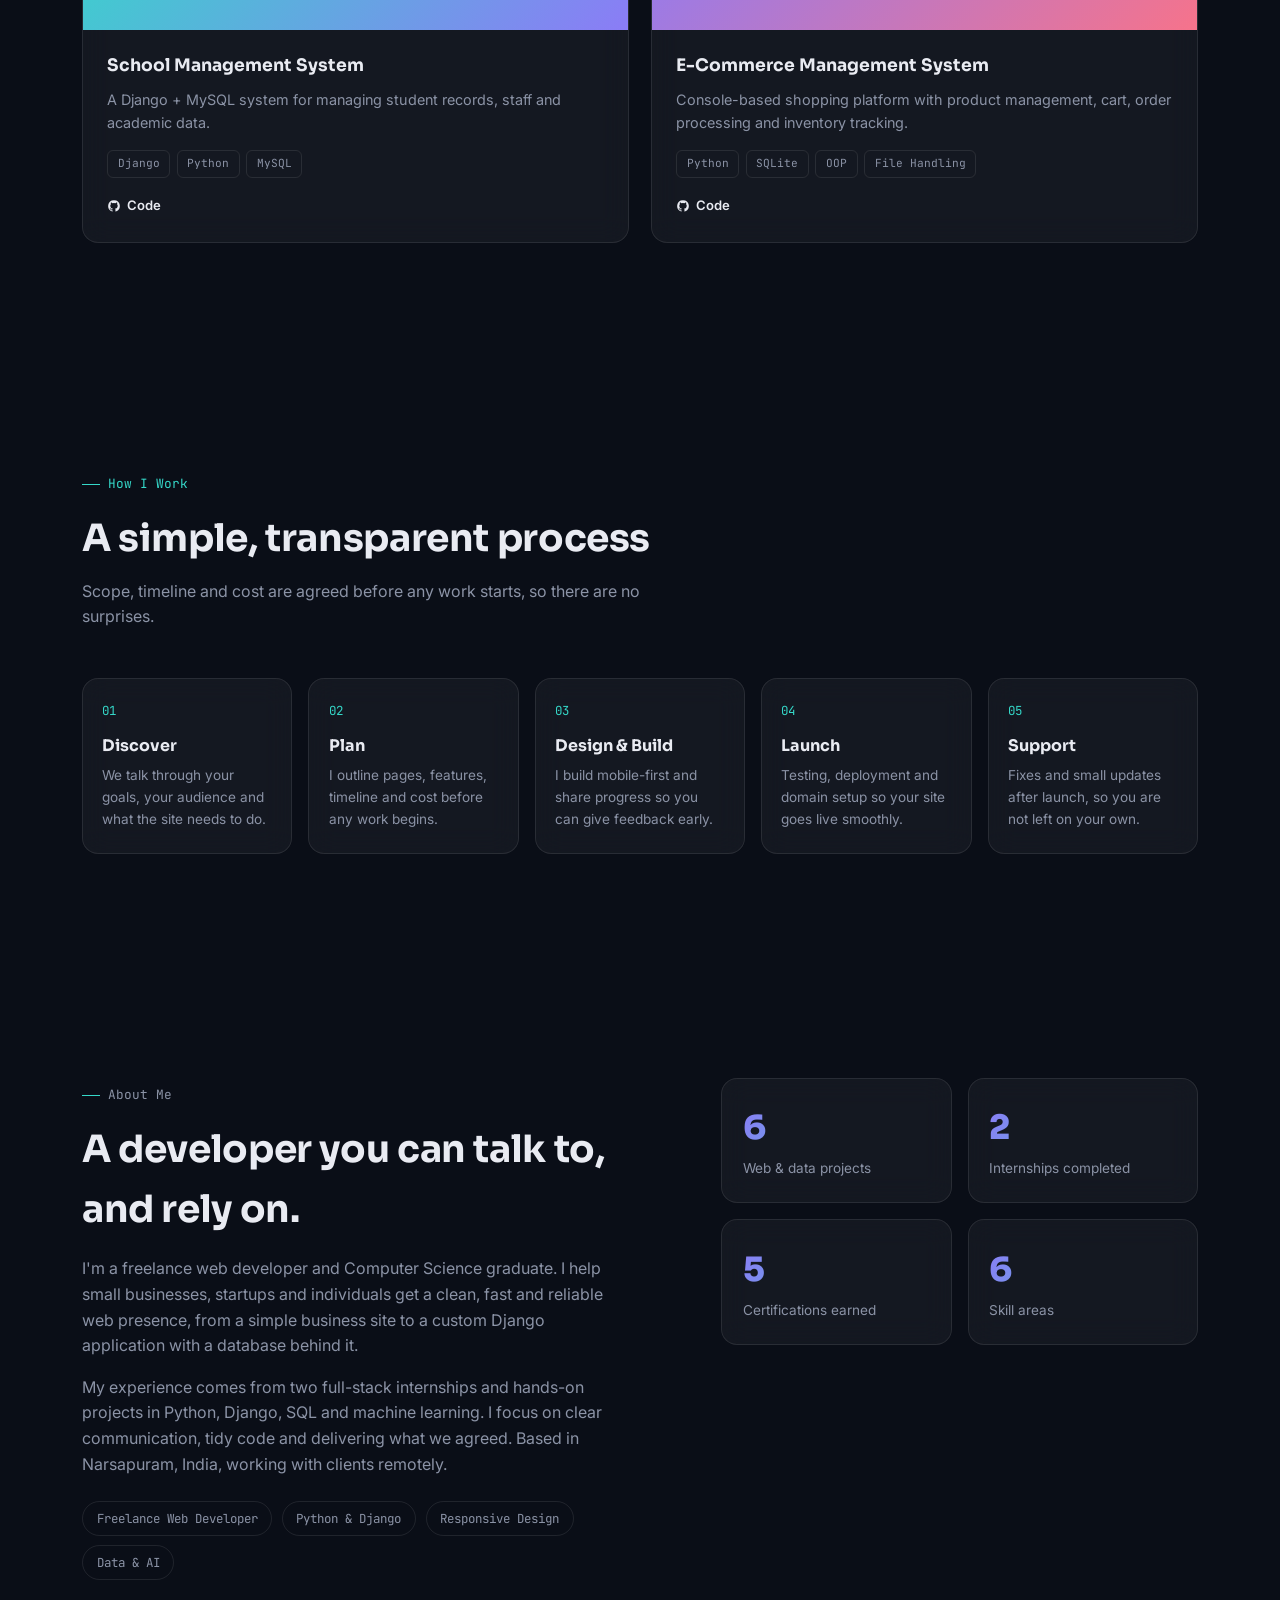
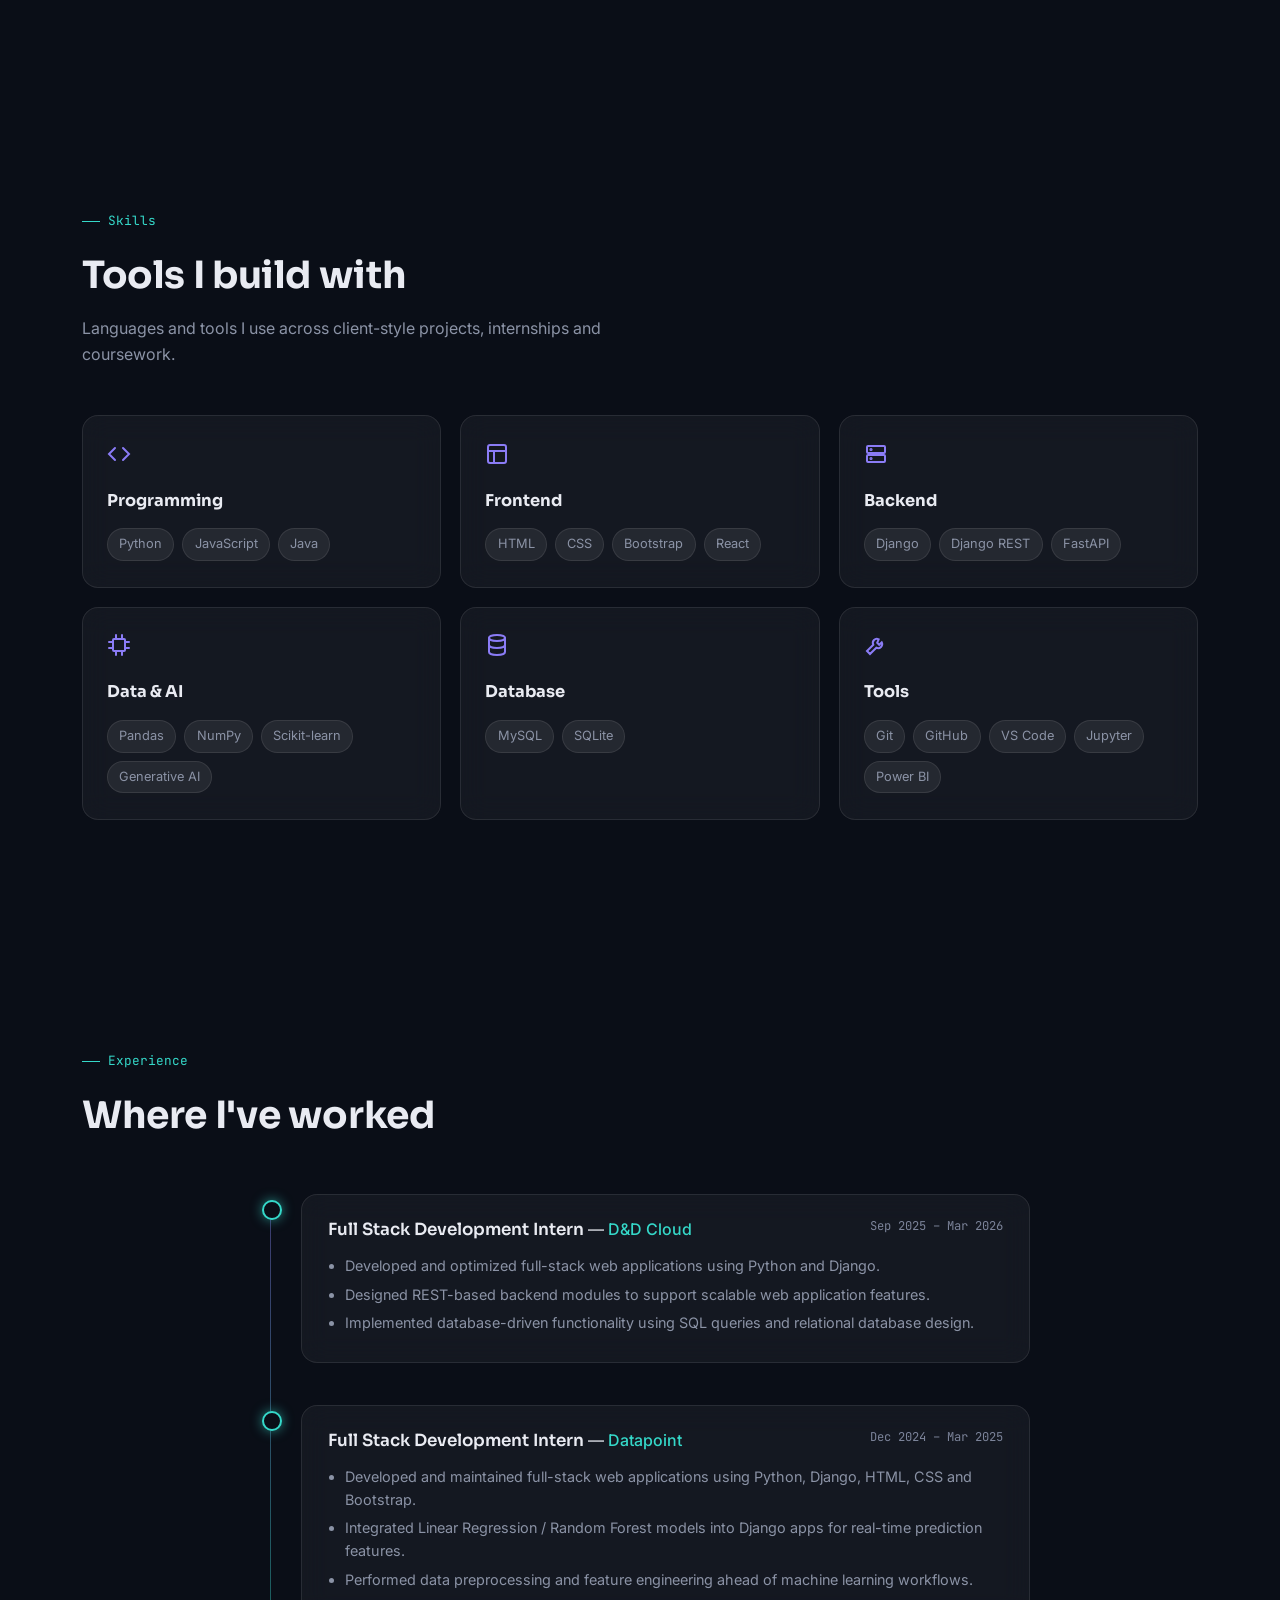
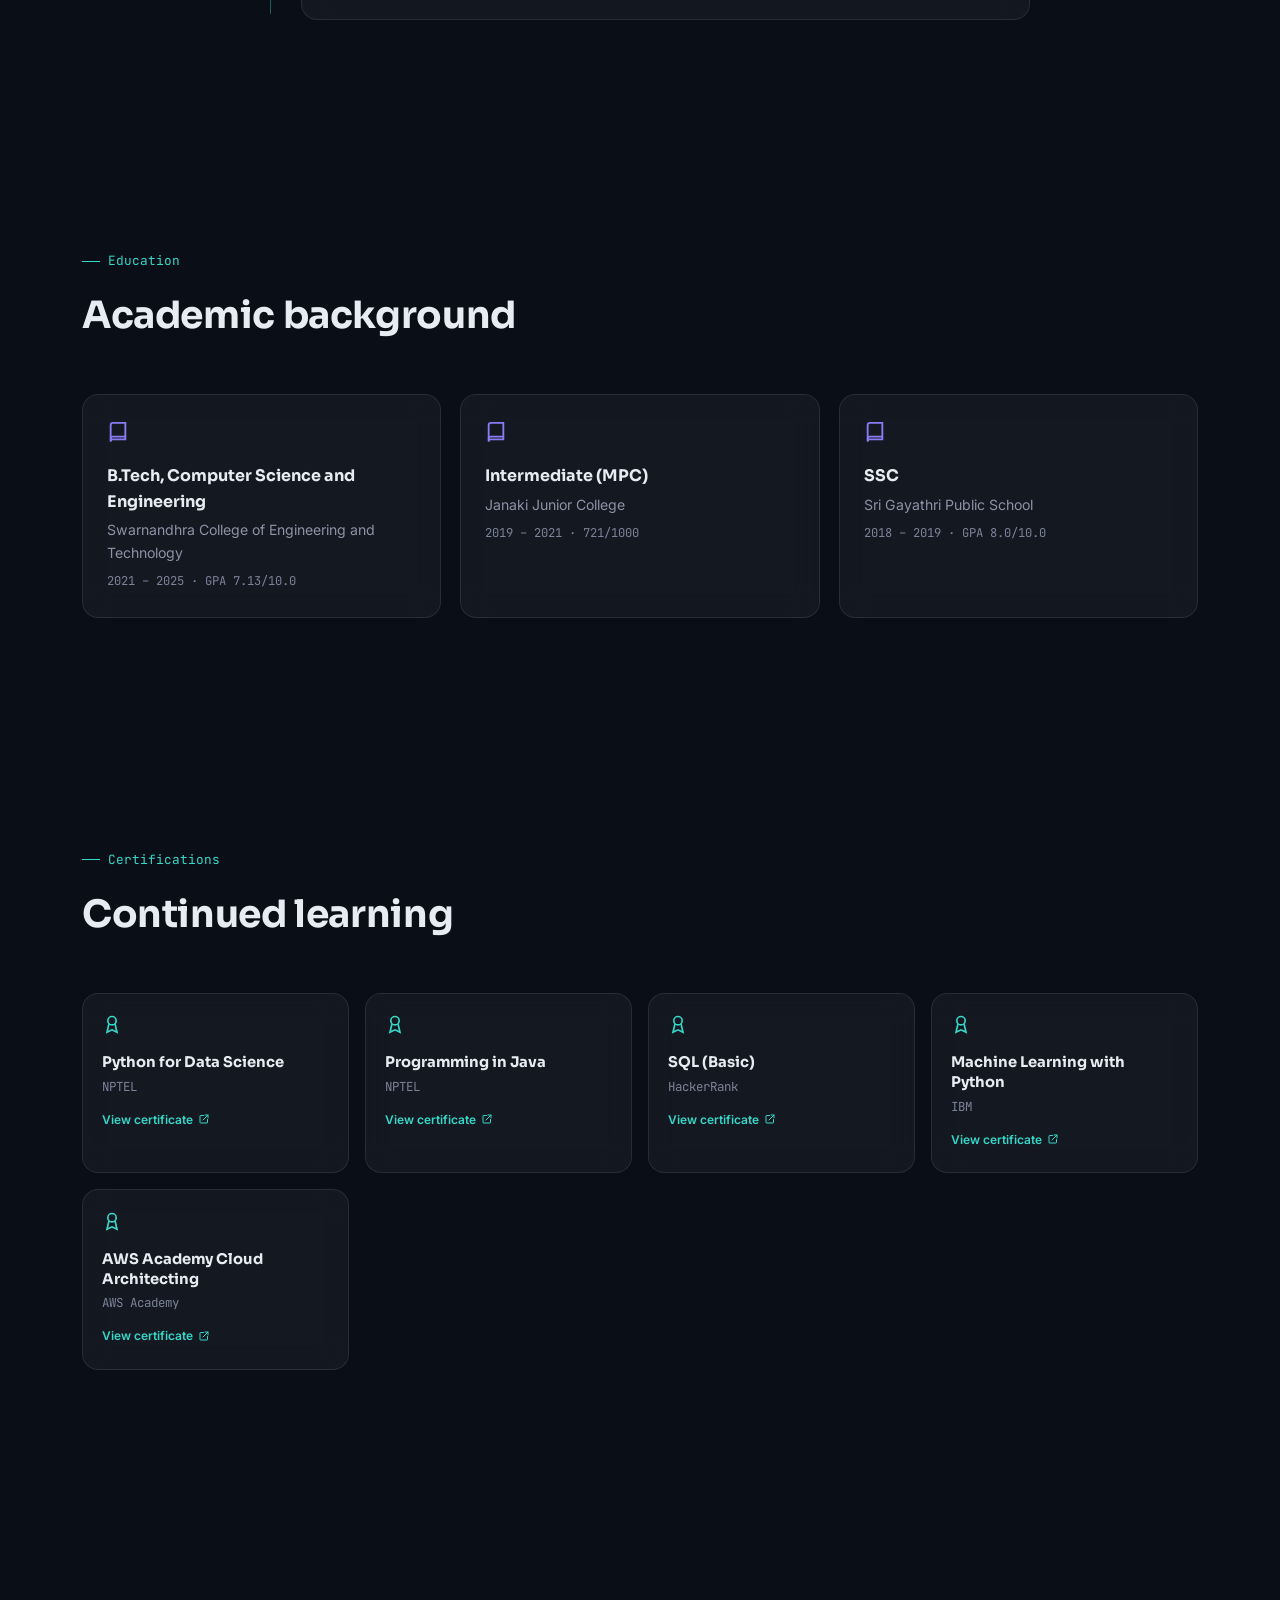
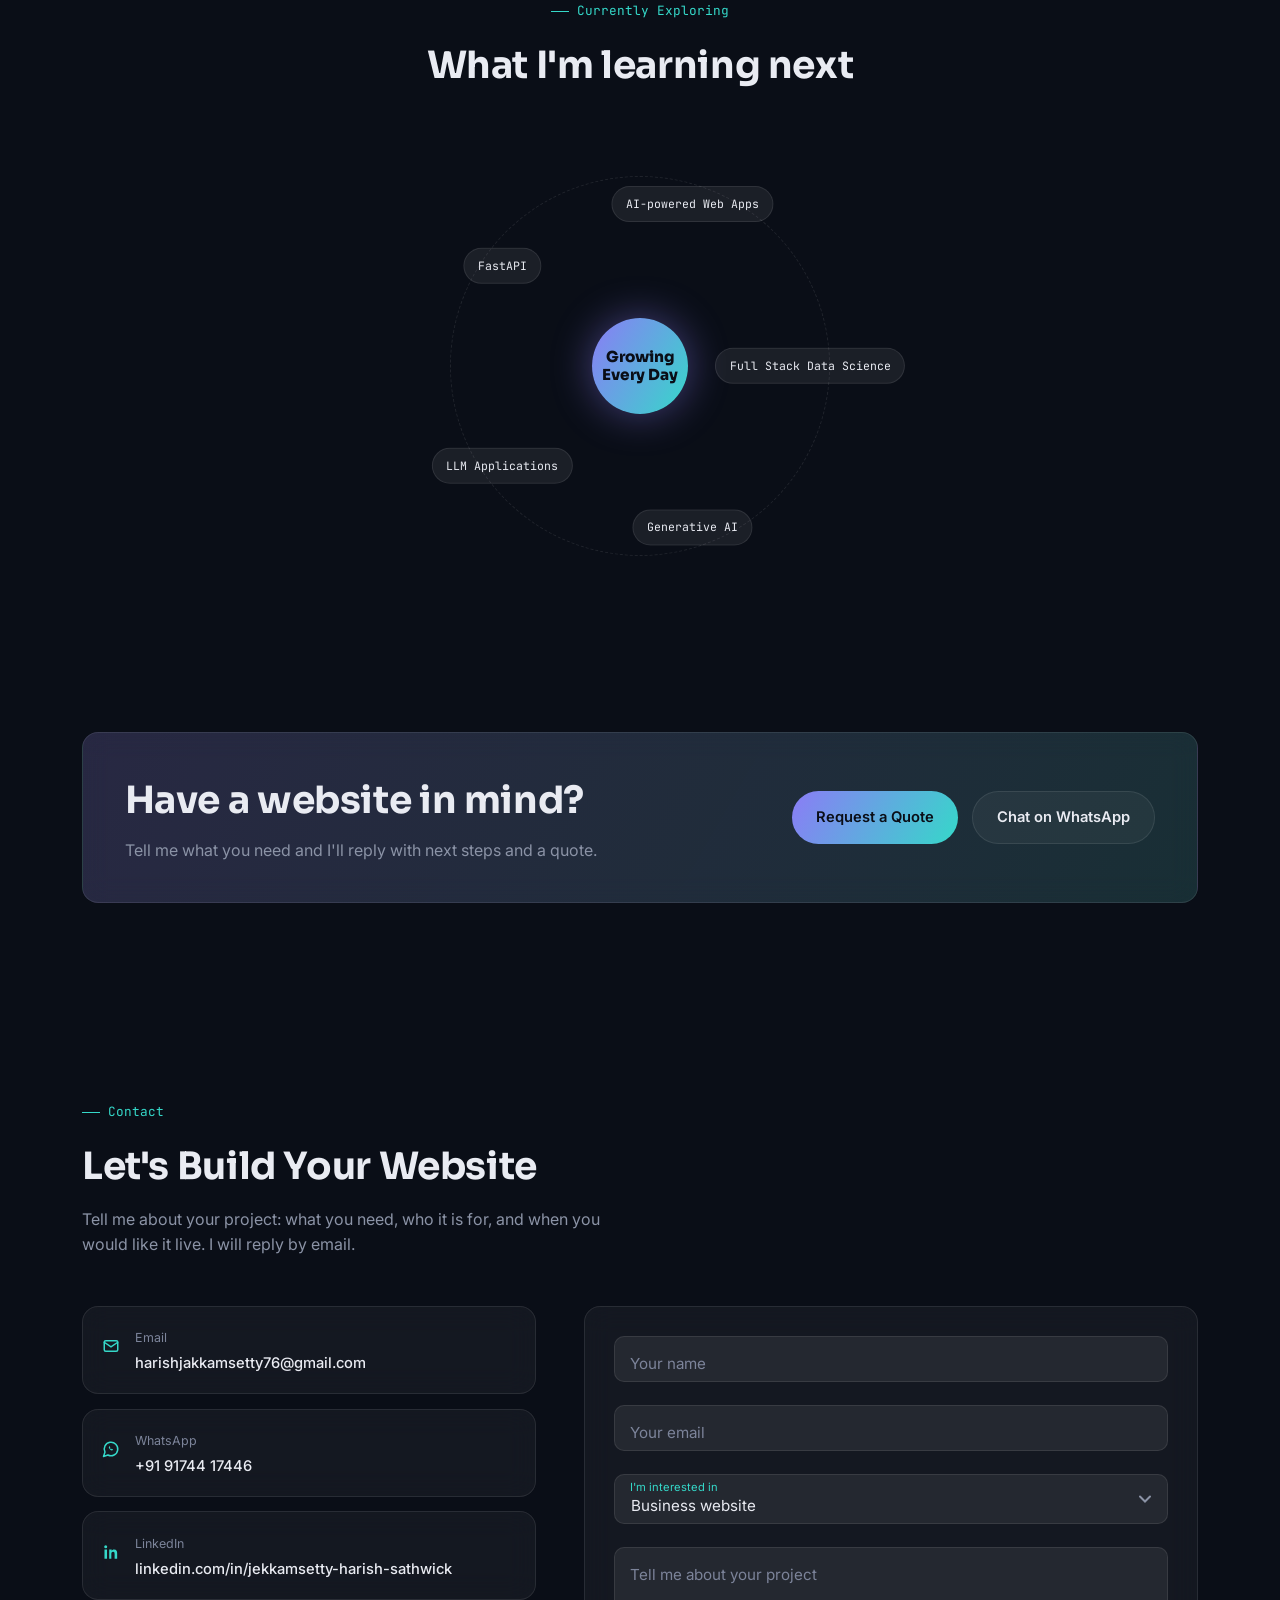
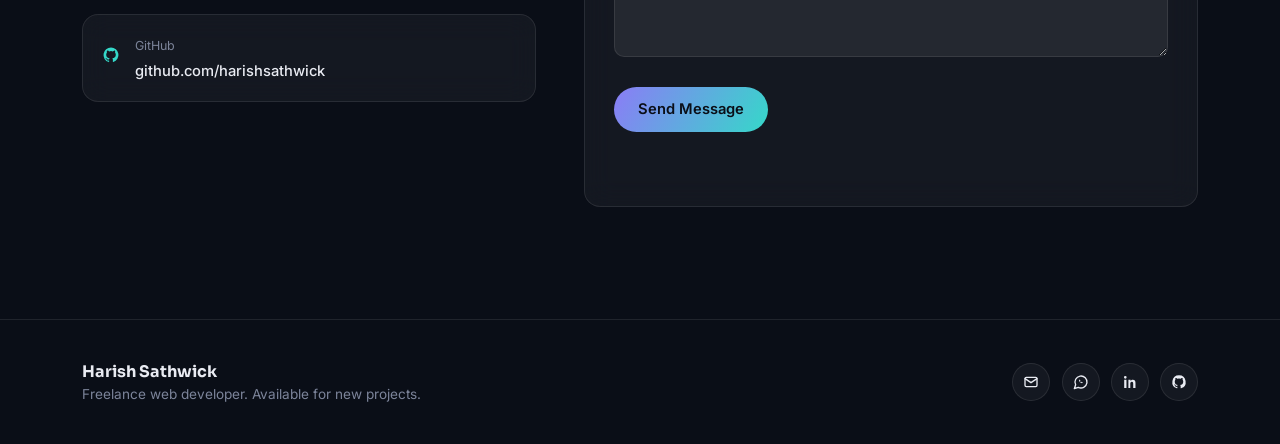
==== commit 98203aae: "Add files via upload" ====
--- a/index.html
+++ b/index.html
@@ -3,11 +3,25 @@
 <head>
 <meta charset="UTF-8">
 <meta name="viewport" content="width=device-width, initial-scale=1.0">
-<title>Harish Sathwick — Python Developer · Data & AI</title>
-<meta name="description" content="Portfolio of Harish Sathwick — Computer Science graduate building with Python, data and generative AI. Projects, experience and skills.">
+<title>Harish Sathwick — Freelance Web Developer · Python & Django</title>
+<meta name="description" content="Freelance web developer building fast, modern business websites, portfolios and custom Django web apps. Request a quote from Harish Sathwick.">
 <meta name="theme-color" content="#0A0E17">
-<meta property="og:title" content="Harish Sathwick — Python Developer · Data & AI">
-<meta property="og:description" content="Computer Science graduate building with Python, data and generative AI.">
+<meta name="author" content="Harish Sathwick">
+<meta name="robots" content="index, follow">
+<link rel="icon" href="data:image/svg+xml,%3Csvg xmlns='http://www.w3.org/2000/svg' viewBox='0 0 64 64'%3E%3Cdefs%3E%3ClinearGradient id='g' x1='0' y1='0' x2='1' y2='1'%3E%3Cstop offset='0' stop-color='%238B7CF6'/%3E%3Cstop offset='1' stop-color='%2335D8C9'/%3E%3C/linearGradient%3E%3C/defs%3E%3Crect width='64' height='64' rx='14' fill='%230A0E17'/%3E%3Ctext x='32' y='43' font-family='Arial' font-weight='800' font-size='30' text-anchor='middle' fill='url(%23g)'%3EHS%3C/text%3E%3C/svg%3E">
+<meta property="og:image" content="assets/og-image.jpg">
+<meta property="og:image:width" content="1200">
+<meta property="og:image:height" content="630">
+<meta name="twitter:card" content="summary_large_image">
+<meta name="twitter:title" content="Harish Sathwick — Freelance Web Developer">
+<meta name="twitter:description" content="Fast, modern websites and custom web apps for businesses and startups.">
+<meta name="twitter:image" content="assets/og-image.jpg">
+<script type="application/ld+json">
+{"@context":"https://schema.org","@type":"Person","name":"Harish Sathwick","jobTitle":"Freelance Web Developer","email":"mailto:harishjakkamsetty76@gmail.com","telephone":"+919174417446","sameAs":["https://github.com/harishsathwick","https://www.linkedin.com/in/jekkamsetty-harish-sathwick-946276290/"],"alumniOf":"Swarnandhra College of Engineering and Technology","knowsAbout":["Web Development","Python","Django","Responsive Web Design","REST APIs","Machine Learning"]}
+</script>
+<noscript><style>.reveal,.stagger>*{opacity:1!important;transform:none!important}#loader{display:none}</style></noscript>
+<meta property="og:title" content="Harish Sathwick — Freelance Web Developer">
+<meta property="og:description" content="Fast, modern websites and custom web apps for businesses and startups. Python, Django and modern front-end.">
 <meta property="og:type" content="website">
 <link rel="preconnect" href="https://fonts.googleapis.com">
 <link rel="preconnect" href="https://fonts.gstatic.com" crossorigin>
@@ -21,7 +35,7 @@
     --border: rgba(255,255,255,0.09);
     --text: #E9EBF2;
     --text-dim: #8B93A6;
-    --text-faint: #5C6478;
+    --text-faint: #7C849A;
     --violet: #8B7CF6;
     --cyan: #35D8C9;
     --grad: linear-gradient(120deg, var(--violet), var(--cyan));
@@ -34,18 +48,32 @@
   }
 
   :root[data-theme="light"] {
-    --bg: #F5F6FA;
-    --bg-alt: #ECEEF5;
-    --surface: rgba(20,22,35,0.04);
-    --surface-strong: rgba(20,22,35,0.07);
-    --border: rgba(20,22,35,0.1);
-    --text: #14162A;
-    --text-dim: #565C74;
-    --text-faint: #8991AA;
-  }
+    --bg: #F7F8FC;
+    --bg-alt: #EEF0F8;
+    --surface: #FFFFFF;
+    --surface-strong: #F1F2F9;
+    --border: rgba(30,35,70,0.14);
+    --text: #0F1226;
+    --text-dim: #3F4560;
+    --text-faint: #5A6180;
+    --violet: #5B47D6;
+    --cyan: #0B766E;
+    --on-grad: #FFFFFF;
+    --shadow-card: 0 1px 2px rgba(20,24,60,0.06), 0 8px 24px rgba(20,24,60,0.06);
+  }
+  :root { --on-grad: #0A0E17; }
+  :root[data-theme="light"] #navbar.scrolled { background: rgba(255,255,255,0.94); }
+  :root[data-theme="light"] .field input, :root[data-theme="light"] .field textarea, :root[data-theme="light"] .field select { border-color: rgba(30,35,70,0.28); background: #fff; }
+  :root[data-theme="light"] .invalid, :root[data-theme="light"] .field input.invalid { border-color: #C2294A; }
+  :root[data-theme="light"] .glass,
+  :root[data-theme="light"] .project-card,
+  :root[data-theme="light"] .contact-form,
+  :root[data-theme="light"] .process-step { box-shadow: var(--shadow-card); }
+  :root[data-theme="light"] .nav-links a:hover,
+  :root[data-theme="light"] .eyebrow { color: var(--cyan); }
 
   * { box-sizing: border-box; }
-  html { scroll-behavior: smooth; }
+  html { scroll-behavior: smooth; overflow-x: clip; }
   ::selection { background: var(--violet); color: #fff; }
 
   body {
@@ -262,7 +290,7 @@
     transition: transform 0.15s ease, border-color 0.2s ease;
   }
   .btn.primary {
-    background: var(--grad); border: none; color: #0A0E17;
+    background: var(--grad); border: none; color: var(--on-grad);
   }
   .btn.ghost { background: var(--surface); }
   .btn:hover { border-color: var(--cyan); }
@@ -308,6 +336,7 @@
     margin: 0 0 0.4rem;
   }
   .hero-role {
+    font-family: var(--font-head); font-weight: 700; letter-spacing: -0.01em;
     font-size: clamp(1.9rem, 3.4vw, 2.5rem);
     line-height: 1.2;
     margin: 0 0 1.3rem;
@@ -359,6 +388,7 @@
     .hero-grid { grid-template-columns: 1fr; }
     .hero-visual { height: 340px; order: -1; }
     .tech-badge { font-size: 0.68rem; padding: 0.4rem 0.7rem; }
+    .tech-badge:nth-child(6), .tech-badge:nth-child(7) { display: none; }
   }
 
   /* ================= ABOUT ================= */
@@ -491,6 +521,9 @@
   .cert-card .ic { color: var(--cyan); margin-bottom: 0.7rem; }
   .cert-card .ic svg { width: 20px; height: 20px; }
   .cert-card h3 { font-size: 0.92rem; margin-bottom: 0.25rem; line-height: 1.35; }
+  a.cert-card { display: block; color: inherit; }
+  .cert-view { display: inline-flex; align-items: center; gap: 0.3rem; margin-top: 0.8rem; font-size: 0.75rem; font-weight: 600; color: var(--cyan); }
+  .cert-view svg { width: 12px; height: 12px; }
   .cert-card .issuer { font-size: 0.78rem; color: var(--text-faint); font-family: var(--font-mono); }
   @media (max-width: 900px) { .cert-grid { grid-template-columns: repeat(2, 1fr); } }
   @media (max-width: 600px) { .cert-grid { grid-template-columns: 1fr; } }
@@ -502,7 +535,7 @@
     position: absolute; top: 50%; left: 50%; transform: translate(-50%, -50%);
     width: 96px; height: 96px; border-radius: 50%;
     background: var(--grad); display: flex; align-items: center; justify-content: center;
-    font-family: var(--font-head); font-weight: 800; font-size: 0.95rem; color: #0A0E17;
+    font-family: var(--font-head); font-weight: 800; font-size: 0.95rem; color: var(--on-grad);
     box-shadow: 0 0 40px color-mix(in srgb, var(--violet) 45%, transparent);
     z-index: 2; text-align: center; line-height: 1.2;
   }
@@ -520,13 +553,15 @@
     transform: translate(-50%, -50%) rotate(calc(-1 * var(--angle)));
     animation: counterspin 40s linear infinite;
     font-family: var(--font-mono); font-size: 0.72rem; white-space: nowrap;
-    padding: 0.5rem 0.85rem; border-radius: 999px;
+    padding: 0.5rem 0.85rem; border-radius: 999px; width: max-content;
     background: var(--surface-strong); border: 1px solid var(--border); color: var(--text);
   }
   @keyframes counterspin { from { transform: translate(-50%, -50%) rotate(calc(-1 * var(--angle))); } to { transform: translate(-50%, -50%) rotate(calc(-1 * var(--angle) - 360deg)); } }
   @media (max-width: 600px) {
     .orbit { width: 300px; height: 300px; }
-    .orbit-node { transform: rotate(var(--angle)) translate(128px); }
+    .orbit-node { transform: rotate(var(--angle)) translate(104px); }
+    .orbit-node span { font-size: 0.64rem; padding: 0.4rem 0.65rem; }
+    .orbit-center { width: 78px; height: 78px; font-size: 0.78rem; }
   }
 
   /* ================= CONTACT ================= */
@@ -560,7 +595,14 @@
   .field textarea:focus + label, .field textarea:not(:placeholder-shown) + label {
     top: 0.35rem; font-size: 0.7rem; color: var(--cyan);
   }
-  #contactStatus { font-size: 0.85rem; color: var(--text-dim); margin-top: 0.8rem; min-height: 1.2em; }
+  #contactStatus { font-size: 0.85rem; color: var(--text-dim); margin-top: 0.9rem; min-height: 1.3em; }
+  #contactStatus.ok { color: var(--cyan); }
+  #contactStatus.err { color: #F6738B; }
+  #contactStatus a { text-decoration: underline; }
+  .hp-field { position: absolute !important; left: -9999px; width: 1px; height: 1px; opacity: 0; pointer-events: none; }
+  .field input.invalid, .field textarea.invalid { border-color: #F6738B; }
+  #cf-submit[disabled] { opacity: 0.7; cursor: progress; }
+  #cf-submit .spin { width: 14px; height: 14px; border-radius: 50%; border: 2px solid rgba(128,128,128,0.35); border-top-color: var(--on-grad); animation: spin 0.7s linear infinite; }
 
   @media (max-width: 900px) { .contact-grid { grid-template-columns: 1fr; } }
 
@@ -571,6 +613,57 @@
   .footer-inner .tag { color: var(--text-faint); font-size: 0.85rem; }
   .footer-social { display: flex; gap: 0.7rem; }
 
+  /* ================= FREELANCE ADDITIONS ================= */
+  .avail {
+    display: inline-flex; align-items: center; gap: 0.55rem; margin: 0 0 1.2rem;
+    font-family: var(--font-mono); font-size: 0.78rem; color: var(--text);
+    padding: 0.42rem 0.9rem; border-radius: 999px;
+    background: var(--surface); border: 1px solid var(--border);
+  }
+  .avail-dot { width: 8px; height: 8px; border-radius: 50%; background: #3DDC97; box-shadow: 0 0 0 0 rgba(61,220,151,0.6); animation: availPulse 2.2s infinite; }
+  @keyframes availPulse { 0% { box-shadow: 0 0 0 0 rgba(61,220,151,0.55); } 70% { box-shadow: 0 0 0 8px rgba(61,220,151,0); } 100% { box-shadow: 0 0 0 0 rgba(61,220,151,0); } }
+
+  .services-grid { display: grid; grid-template-columns: repeat(3, 1fr); gap: 1.2rem; }
+  .service-card { padding: 1.7rem 1.6rem; display: flex; flex-direction: column; transition: transform 0.2s ease, border-color 0.2s ease; }
+  .service-card:hover { transform: translateY(-4px); border-color: var(--cyan); }
+  .service-card .ic { width: 44px; height: 44px; border-radius: 12px; display: flex; align-items: center; justify-content: center; margin-bottom: 1.1rem; color: var(--on-grad); background: var(--grad); }
+  .service-card .ic svg { width: 22px; height: 22px; }
+  .service-card h3 { font-size: 1.05rem; margin-bottom: 0.5rem; }
+  .service-card p { color: var(--text-dim); font-size: 0.9rem; margin: 0 0 1rem; flex: 1; }
+  .service-card .project-tags { margin-bottom: 1.1rem; }
+  .service-link { display: inline-flex; align-items: center; gap: 0.4rem; font-size: 0.85rem; font-weight: 600; color: var(--cyan); }
+  .service-link svg { width: 15px; height: 15px; transition: transform 0.2s ease; }
+  .service-card:hover .service-link svg { transform: translateX(4px); }
+  @media (max-width: 900px) { .services-grid { grid-template-columns: repeat(2, 1fr); } }
+  @media (max-width: 600px) { .services-grid { grid-template-columns: 1fr; } }
+
+  .process-grid { list-style: none; margin: 0; padding: 0; display: grid; grid-template-columns: repeat(5, 1fr); gap: 1rem; counter-reset: step; }
+  .process-step { padding: 1.4rem 1.2rem; position: relative; }
+  .process-step .num { font-family: var(--font-mono); font-size: 0.78rem; color: var(--cyan); margin-bottom: 0.7rem; display: block; }
+  .process-step h3 { font-size: 1rem; margin-bottom: 0.45rem; }
+  .process-step p { color: var(--text-dim); font-size: 0.85rem; margin: 0; }
+  @media (max-width: 1000px) { .process-grid { grid-template-columns: repeat(2, 1fr); } }
+  @media (max-width: 600px) { .process-grid { grid-template-columns: 1fr; } }
+
+  .cta-section { padding: 2rem 0 5rem; }
+  .cta-card {
+    display: flex; align-items: center; justify-content: space-between; gap: 2rem; flex-wrap: wrap;
+    padding: 2.4rem 2.6rem; position: relative; overflow: hidden;
+    background: linear-gradient(120deg, color-mix(in srgb, var(--violet) 16%, var(--surface)), color-mix(in srgb, var(--cyan) 12%, var(--surface)));
+  }
+  .cta-card .section-title { margin-bottom: 0.4rem; }
+
+  .field select {
+    width: 100%; background: var(--surface-strong); border: 1px solid var(--border);
+    border-radius: var(--r-sm); padding: 1.35rem 1rem 0.5rem; color: var(--text);
+    font-family: var(--font-body); font-size: 0.95rem; appearance: none; -webkit-appearance: none; cursor: pointer;
+    background-image: url("data:image/svg+xml,%3Csvg xmlns='http://www.w3.org/2000/svg' width='12' height='8' viewBox='0 0 12 8' fill='none' stroke='%238B93A6' stroke-width='2' stroke-linecap='round'%3E%3Cpath d='m1 1.5 5 5 5-5'/%3E%3C/svg%3E");
+    background-repeat: no-repeat; background-position: right 1rem center;
+  }
+  .field select:focus { outline: none; border-color: var(--cyan); }
+  .field.select label { top: 0.35rem; font-size: 0.7rem; color: var(--cyan); }
+  .field select option { background: var(--bg-alt); color: var(--text); }
+
   :focus-visible { outline: 2px solid var(--cyan); outline-offset: 2px; }
 
   @media (prefers-reduced-motion: reduce) {
@@ -595,16 +688,7 @@
 <nav id="navbar">
   <div class="wrap nav-inner">
     <a href="#hero" class="nav-logo"><span class="dot"></span> Harish Sathwick</a>
-    <ul class="nav-links" id="navLinks">
-      <li><a href="#hero" data-section="hero">Home</a></li>
-      <li><a href="#about" data-section="about">About</a></li>
-      <li><a href="#skills" data-section="skills">Skills</a></li>
-      <li><a href="#experience" data-section="experience">Experience</a></li>
-      <li><a href="#projects" data-section="projects">Projects</a></li>
-      <li><a href="#education" data-section="education">Education</a></li>
-      <li><a href="#certifications" data-section="certifications">Certifications</a></li>
-      <li><a href="#contact" data-section="contact">Contact</a></li>
-    </ul>
+    <ul class="nav-links" id="navLinks"><li><a href="#hero" data-section="hero">Home</a></li><li><a href="#services" data-section="services">Services</a></li><li><a href="#projects" data-section="projects">Projects</a></li><li><a href="#process" data-section="process">Process</a></li><li><a href="#about" data-section="about">About</a></li><li><a href="#skills" data-section="skills">Skills</a></li><li><a href="#experience" data-section="experience">Experience</a></li><li><a href="#contact" data-section="contact">Contact</a></li></ul>
     <div class="nav-actions">
       <button class="icon-btn" id="themeToggle" aria-label="Toggle theme"></button>
       <button class="icon-btn hamburger" id="hamburger" aria-label="Open menu"></button>
@@ -614,12 +698,12 @@
 
 <div id="mobileMenu">
   <a href="#hero">Home</a>
+  <a href="#services">Services</a>
+  <a href="#projects">Projects</a>
+  <a href="#process">Process</a>
   <a href="#about">About</a>
   <a href="#skills">Skills</a>
   <a href="#experience">Experience</a>
-  <a href="#projects">Projects</a>
-  <a href="#education">Education</a>
-  <a href="#certifications">Certifications</a>
   <a href="#contact">Contact</a>
 </div>
 
@@ -629,27 +713,61 @@
   <div class="hero-blob two"></div>
   <div class="wrap hero-grid">
     <div class="hero-text">
-      <p class="eyebrow">Computer Science Graduate</p>
+      <p class="avail"><span class="avail-dot"></span> Available for freelance projects</p>
       <h1 class="hero-greet">Hi, I'm Harish Sathwick</h1>
-      <h1 class="hero-role">Building with Python, Data &amp; AI.</h1>
-      <p class="hero-desc">Passionate about building practical software, data-driven applications and AI-powered experiences.</p>
+      <p class="hero-role">I build fast, modern websites that help your business grow.</p>
+      <p class="hero-desc">Freelance web developer creating business websites, portfolios and custom web apps with Python, Django and modern front-end tools.</p>
       <div class="btn-row">
-        <a href="#projects" class="btn primary">View Projects</a>
-        <button class="btn ghost" id="downloadResumeBtn">Download Resume</button>
-        <a href="#contact" class="btn ghost">Contact Me</a>
+        <a href="#contact" class="btn primary" data-service="">Get a Quote</a>
+        <a href="#projects" class="btn ghost">View My Work</a>
+        <a class="btn ghost" href="assets/Harish_Sathwick_Resume.pdf" download="Harish_Sathwick_Resume.pdf">Download Resume</a>
       </div>
     </div>
     <div class="hero-visual" id="heroVisual">
       <div class="avatar-ring">
-        <img src="[data-uri]" alt="Photo of Harish Sathwick">
+        <img src="assets/avatar.jpg" width="250" height="250" fetchpriority="high" decoding="async" alt="Photo of Harish Sathwick">
       </div>
       <span class="tech-badge">Python</span>
       <span class="tech-badge">Django</span>
       <span class="tech-badge">React</span>
       <span class="tech-badge">SQL</span>
-      <span class="tech-badge">Data Science</span>
-      <span class="tech-badge">Generative AI</span>
+      <span class="tech-badge">Responsive Design</span>
+      <span class="tech-badge">REST APIs</span>
     </div>
+  </div>
+</section>
+
+<section id="services">
+  <div class="wrap">
+    <div class="section-head reveal">
+      <p class="eyebrow">Services</p>
+      <h2 class="section-title">Websites and web apps, built around your goals</h2>
+      <p class="section-sub">Whether you are launching your first site or need a custom tool, I handle design, development and deployment.</p>
+    </div>
+    <div class="services-grid stagger" id="servicesGrid"></div>
+  </div>
+</section>
+
+<section id="projects">
+  <div class="wrap">
+    <div class="section-head reveal">
+      <p class="eyebrow">Projects</p>
+      <h2 class="section-title">Selected work</h2>
+      <p class="section-sub">Recent projects across full-stack, machine learning and data analysis.</p>
+    </div>
+    <div class="filter-row" id="filterRow"></div>
+    <div class="project-grid" id="projectGrid"></div>
+  </div>
+</section>
+
+<section id="process">
+  <div class="wrap">
+    <div class="section-head reveal">
+      <p class="eyebrow">How I Work</p>
+      <h2 class="section-title">A simple, transparent process</h2>
+      <p class="section-sub">Scope, timeline and cost are agreed before any work starts, so there are no surprises.</p>
+    </div>
+    <ol class="process-grid stagger" id="processGrid"></ol>
   </div>
 </section>
 
@@ -658,23 +776,20 @@
     <div class="about-grid">
       <div class="about-text reveal">
         <p class="eyebrow">About Me</p>
-        <h2 class="section-title">A developer who likes turning data into things that work.</h2>
-        <p>I'm a Computer Science graduate who spends most of my time in Python — building backend
-          systems with Django, shaping messy data into something useful, and lately, exploring what
-          generative AI can add to ordinary web applications. I like projects that combine a working
-          interface with real logic underneath.</p>
-        <p>Currently based in Narsapuram, India, and open to full-stack, data, and AI-adjacent roles.</p>
+        <h2 class="section-title">A developer you can talk to, and rely on.</h2>
+        <p>I'm a freelance web developer and Computer Science graduate. I help small businesses, startups and individuals get a clean, fast and reliable web presence, from a simple business site to a custom Django application with a database behind it.</p>
+        <p>My experience comes from two full-stack internships and hands-on projects in Python, Django, SQL and machine learning. I focus on clear communication, tidy code and delivering what we agreed. Based in Narsapuram, India, working with clients remotely.</p>
         <div class="about-tags">
-          <span>B.Tech CSE</span>
-          <span>Python Developer</span>
-          <span>Data Science</span>
-          <span>Generative AI</span>
+          <span>Freelance Web Developer</span>
+          <span>Python &amp; Django</span>
+          <span>Responsive Design</span>
+          <span>Data &amp; AI</span>
         </div>
       </div>
       <div class="stat-grid reveal">
-        <div class="glass stat-card"><div class="stat-num" data-count="4">0</div><div class="stat-label">Projects built</div></div>
+        <div class="glass stat-card"><div class="stat-num" data-count="0" id="statProjects">0</div><div class="stat-label">Web &amp; data projects</div></div>
         <div class="glass stat-card"><div class="stat-num" data-count="2">0</div><div class="stat-label">Internships completed</div></div>
-        <div class="glass stat-card"><div class="stat-num" data-count="4">0</div><div class="stat-label">Certifications earned</div></div>
+        <div class="glass stat-card"><div class="stat-num" data-count="0" id="statCerts">0</div><div class="stat-label">Certifications earned</div></div>
         <div class="glass stat-card"><div class="stat-num" data-count="6">0</div><div class="stat-label">Skill areas</div></div>
       </div>
     </div>
@@ -685,8 +800,8 @@
   <div class="wrap">
     <div class="section-head reveal">
       <p class="eyebrow">Skills</p>
-      <h2 class="section-title">What I build with</h2>
-      <p class="section-sub">Tools and languages I've used across internships, coursework and personal projects.</p>
+      <h2 class="section-title">Tools I build with</h2>
+      <p class="section-sub">Languages and tools I use across client-style projects, internships and coursework.</p>
     </div>
     <div class="skills-grid stagger" id="skillsGrid"></div>
   </div>
@@ -699,18 +814,6 @@
       <h2 class="section-title">Where I've worked</h2>
     </div>
     <div class="exp-timeline" id="expTimeline"></div>
-  </div>
-</section>
-
-<section id="projects">
-  <div class="wrap">
-    <div class="section-head reveal">
-      <p class="eyebrow">Projects</p>
-      <h2 class="section-title">Things I've built</h2>
-      <p class="section-sub">A mix of full-stack, machine-learning and data-analysis work.</p>
-    </div>
-    <div class="filter-row" id="filterRow"></div>
-    <div class="project-grid" id="projectGrid"></div>
   </div>
 </section>
 
@@ -749,30 +852,58 @@
   </div>
 </section>
 
+<section id="cta" class="cta-section">
+  <div class="wrap">
+    <div class="glass cta-card reveal">
+      <div>
+        <h2 class="section-title">Have a website in mind?</h2>
+        <p class="section-sub" style="margin:0;">Tell me what you need and I'll reply with next steps and a quote.</p>
+      </div>
+      <div class="btn-row">
+        <a href="#contact" class="btn primary" data-service="">Request a Quote</a>
+        <a href="https://wa.me/919174417446?text=Hi%20Harish%2C%20I%27d%20like%20to%20discuss%20a%20website%20project." class="btn ghost" target="_blank" rel="noopener noreferrer">Chat on WhatsApp</a>
+      </div>
+    </div>
+  </div>
+</section>
+
 <section id="contact">
   <div class="wrap">
     <div class="section-head reveal">
       <p class="eyebrow">Contact</p>
-      <h2 class="section-title">Let's Build Something Together</h2>
-      <p class="section-sub">Have a project, an opening, or just want to talk Python and AI? Reach out.</p>
+      <h2 class="section-title">Let's Build Your Website</h2>
+      <p class="section-sub">Tell me about your project: what you need, who it is for, and when you would like it live. I will reply by email.</p>
     </div>
     <div class="contact-grid">
       <div class="contact-links reveal" id="contactLinks"></div>
-      <form class="glass contact-form reveal" id="contactForm">
+      <form class="glass contact-form reveal" id="contactForm" novalidate>
+        <input type="text" name="_honey" id="cf-honey" tabindex="-1" autocomplete="off" aria-hidden="true" class="hp-field">
         <div class="field">
-          <input type="text" id="cf-name" placeholder=" " required>
+          <input type="text" id="cf-name" placeholder=" " required autocomplete="name">
           <label for="cf-name">Your name</label>
         </div>
         <div class="field">
-          <input type="email" id="cf-email" placeholder=" " required>
+          <input type="email" id="cf-email" placeholder=" " required autocomplete="email">
           <label for="cf-email">Your email</label>
+        </div>
+        <div class="field select">
+          <select id="cf-service">
+            <option>Business website</option>
+            <option>Portfolio website</option>
+            <option>Custom web app</option>
+            <option>Online store / catalog</option>
+            <option>Data / ML feature</option>
+            <option>Fix or improve my website</option>
+            <option>Something else</option>
+          </select>
+          <label for="cf-service">I'm interested in</label>
         </div>
         <div class="field">
           <textarea id="cf-message" placeholder=" " required></textarea>
-          <label for="cf-message">Message</label>
+          <label for="cf-message">Tell me about your project</label>
         </div>
         <button type="submit" class="btn primary" id="cf-submit">Send Message</button>
-        <p id="contactStatus"></p>
+        <p id="contactStatus" role="status" aria-live="polite"></p>
       </form>
     </div>
   </div>
@@ -782,7 +913,7 @@
   <div class="wrap footer-inner">
     <div>
       <div class="name">Harish Sathwick</div>
-      <div class="tag">Built with curiosity, Python and a bit of AI.</div>
+      <div class="tag">Freelance web developer. Available for new projects.</div>
     </div>
     <div class="footer-social" id="footerSocial"></div>
   </div>
@@ -791,6 +922,11 @@
 <script>
 /* ================= ICONS ================= */
 const ICON = {
+  whatsapp: '<svg viewBox="0 0 24 24" fill="none" stroke="currentColor" stroke-width="2" stroke-linecap="round" stroke-linejoin="round"><path d="M7.9 20A9 9 0 1 0 4 16.1L2 22z"/><path d="M9 9.5c.3 2 2.2 4 4.5 4.5l1.3-1.2-1.8-1-.8.6c-.7-.3-1.4-1-1.7-1.7l.6-.8-1-1.8z" fill="currentColor" stroke="none"/></svg>',
+  globe: '<svg viewBox="0 0 24 24" fill="none" stroke="currentColor" stroke-width="2" stroke-linecap="round"><circle cx="12" cy="12" r="9"/><path d="M3 12h18M12 3a14 14 0 0 1 0 18M12 3a14 14 0 0 0 0 18"/></svg>',
+  user: '<svg viewBox="0 0 24 24" fill="none" stroke="currentColor" stroke-width="2" stroke-linecap="round"><circle cx="12" cy="8" r="4"/><path d="M4 21a8 8 0 0 1 16 0"/></svg>',
+  cart: '<svg viewBox="0 0 24 24" fill="none" stroke="currentColor" stroke-width="2" stroke-linecap="round"><circle cx="9" cy="20" r="1.2"/><circle cx="18" cy="20" r="1.2"/><path d="M2 3h3l2.7 11.5a1 1 0 0 0 1 .8h8.8a1 1 0 0 0 1-.8L20 7H6"/></svg>',
+  arrow: '<svg viewBox="0 0 24 24" fill="none" stroke="currentColor" stroke-width="2" stroke-linecap="round" stroke-linejoin="round"><path d="M5 12h14M13 6l6 6-6 6"/></svg>',
   sun: '<svg viewBox="0 0 24 24" fill="none" stroke="currentColor" stroke-width="2" stroke-linecap="round"><circle cx="12" cy="12" r="4"/><path d="M12 2v2M12 20v2M4.9 4.9l1.4 1.4M17.7 17.7l1.4 1.4M2 12h2M20 12h2M4.9 19.1l1.4-1.4M17.7 6.3l1.4-1.4"/></svg>',
   moon: '<svg viewBox="0 0 24 24" fill="none" stroke="currentColor" stroke-width="2" stroke-linecap="round"><path d="M21 12.8A9 9 0 1 1 11.2 3a7 7 0 0 0 9.8 9.8z"/></svg>',
   menu: '<svg viewBox="0 0 24 24" fill="none" stroke="currentColor" stroke-width="2" stroke-linecap="round"><path d="M3 6h18M3 12h18M3 18h18"/></svg>',
@@ -813,6 +949,35 @@
 };
 
 /* ================= DATA ================= */
+const SERVICES = [
+  { icon: 'globe', title: 'Business Websites', service: 'Business website',
+    desc: 'Fast, mobile-friendly sites that present your business clearly and make it easy for customers to contact you.',
+    tags: ['HTML', 'CSS', 'JavaScript', 'Bootstrap'] },
+  { icon: 'user', title: 'Portfolio & Personal Sites', service: 'Portfolio website',
+    desc: 'Modern portfolios for students, freelancers and professionals, like the one you are viewing right now.',
+    tags: ['Responsive', 'SEO-ready', 'Animations'] },
+  { icon: 'server', title: 'Custom Web Apps', service: 'Custom web app',
+    desc: 'Django applications with a database and admin panel for managing records, bookings or internal workflows.',
+    tags: ['Django', 'REST APIs', 'SQL'] },
+  { icon: 'cart', title: 'Online Stores & Catalogs', service: 'Online store / catalog',
+    desc: 'Product catalogs, carts and order management for small sellers who want to sell online.',
+    tags: ['Django', 'SQL', 'Inventory'] },
+  { icon: 'cpu', title: 'Data & ML Features', service: 'Data / ML feature',
+    desc: 'Add predictions, reports and charts to your product using Python, Pandas and Scikit-learn.',
+    tags: ['Python', 'Pandas', 'Scikit-learn'] },
+  { icon: 'tool', title: 'Fixes & Improvements', service: 'Fix or improve my website',
+    desc: 'Bug fixes, speed improvements and responsive clean-ups for a website you already have.',
+    tags: ['Debugging', 'Performance', 'Responsive'] }
+];
+
+const PROCESS = [
+  { title: 'Discover', desc: 'We talk through your goals, your audience and what the site needs to do.' },
+  { title: 'Plan', desc: 'I outline pages, features, timeline and cost before any work begins.' },
+  { title: 'Design & Build', desc: 'I build mobile-first and share progress so you can give feedback early.' },
+  { title: 'Launch', desc: 'Testing, deployment and domain setup so your site goes live smoothly.' },
+  { title: 'Support', desc: 'Fixes and small updates after launch, so you are not left on your own.' }
+];
+
 const SKILLS = [
   { cat: 'Programming', icon: 'code', items: ['Python', 'JavaScript', 'Java'] },
   { cat: 'Frontend', icon: 'layout', items: ['HTML', 'CSS', 'Bootstrap', 'React'] },
@@ -828,14 +993,21 @@
     desc: 'End-to-end web app predicting property prices with a Django backend serving a trained ML model.',
     tags: ['Django', 'Python', 'Linear Regression', 'Random Forest'],
     icon: 'home', grad: 'linear-gradient(135deg, #8B7CF6, #35D8C9)',
-    github: 'https://github.com/harishsathwick/Real-Estate-Price-Prediction-Using-Machine-Learning-Techniques.git'
+    github: 'https://github.com/harishsathwick/Real-Estate-Price-Prediction-Using-Machine-Learning-Techniques'
   },
   {
-    title: 'Real-Time Weather Forecasting', cats: ['django', 'api'],
-    desc: 'A Django app pulling live conditions and forecasts through the OpenWeather API.',
-    tags: ['Django', 'Python', 'OpenWeather API'],
+    title: 'NeoMart E-Commerce', cats: ['django'],
+    desc: 'Online store built with Django: a product catalog with uploaded product images, server-rendered pages and a SQLite database.',
+    tags: ['Django', 'Python', 'SQLite', 'HTML/CSS'],
+    icon: 'cart', grad: 'linear-gradient(135deg, #F6A04D, #F6738B)',
+    github: 'https://github.com/harishsathwick/NeoMart-Ecommerce'
+  },
+  {
+    title: 'Real-Time Weather Forecasting', cats: ['frontend', 'api'],
+    desc: 'Responsive weather app: search a city and see live conditions, humidity and wind, with an icon for each weather type.',
+    tags: ['HTML', 'CSS', 'JavaScript', 'OpenWeather API'],
     icon: 'weather', grad: 'linear-gradient(135deg, #35D8C9, #4F8CF6)',
-    github: 'https://github.com/harishsathwick/weather.git',
+    github: 'https://github.com/harishsathwick/weather',
     demo: 'https://harishsathwick.github.io/weather/'
   },
   {
@@ -843,14 +1015,21 @@
     desc: 'Cleaned and visualized e-commerce data to surface customer and product performance trends.',
     tags: ['Python', 'Pandas', 'NumPy', 'Matplotlib', 'Seaborn'],
     icon: 'chart', grad: 'linear-gradient(135deg, #F6738B, #8B7CF6)',
-    github: 'https://github.com/harishsathwick/Exploratory-Data-Analysis-EDA-E-Commerce-Domain.git'
+    github: 'https://github.com/harishsathwick/Exploratory-Data-Analysis-EDA-E-Commerce-Domain'
   },
   {
     title: 'School Management System', cats: ['django'],
     desc: 'A Django + MySQL system for managing student records, staff and academic data.',
     tags: ['Django', 'Python', 'MySQL'],
     icon: 'book', grad: 'linear-gradient(135deg, #35D8C9, #8B7CF6)',
-    github: 'https://github.com/harishsathwick/school-management-system.git'
+    github: 'https://github.com/harishsathwick/school-management-system'
+  },
+  {
+    title: 'E-Commerce Management System', cats: ['python'],
+    desc: 'Console-based shopping platform with product management, cart, order processing and inventory tracking.',
+    tags: ['Python', 'SQLite', 'OOP', 'File Handling'],
+    icon: 'code', grad: 'linear-gradient(135deg, #8B7CF6, #F6738B)',
+    github: 'https://github.com/harishsathwick/E-commerce-python-console-based-project'
   }
 ];
 
@@ -859,7 +1038,9 @@
   { key: 'django', label: 'Django' },
   { key: 'ml', label: 'Machine Learning' },
   { key: 'data', label: 'Data' },
-  { key: 'api', label: 'API' }
+  { key: 'api', label: 'API' },
+  { key: 'frontend', label: 'Front-end' },
+  { key: 'python', label: 'Python / OOP' }
 ];
 
 const EXPERIENCE = [
@@ -888,22 +1069,48 @@
 ];
 
 const CERTS = [
-  { title: 'Python for Data Science', issuer: 'NPTEL' },
-  { title: 'Programming in Java', issuer: 'NPTEL' },
-  { title: 'SQL Basics', issuer: 'HackerRank' },
-  { title: 'Machine Learning', issuer: 'IBM' }
+  { title: 'Python for Data Science', issuer: 'NPTEL', href: 'https://drive.google.com/file/d/1zBxgqM_ZyVJSlk4AcLx90i3ipSPkxyrV/view?usp=sharing' },
+  { title: 'Programming in Java', issuer: 'NPTEL', href: 'https://drive.google.com/file/d/19GzjcjWRUnGyHEI-0N7H3qaRZuyvzJdd/view' },
+  { title: 'SQL (Basic)', issuer: 'HackerRank', href: 'https://www.hackerrank.com/certificates/98c8a8f0ff08' },
+  { title: 'Machine Learning with Python', issuer: 'IBM', href: 'https://drive.google.com/file/d/1NEyKboJNlSOWVFNL_9FBkmfA5JGvwgm8/view?usp=drive_link' },
+  { title: 'AWS Academy Cloud Architecting', issuer: 'AWS Academy', href: 'https://drive.google.com/file/d/11QDJxE0JYm0QN_HpqGJw-6JkyfbnhAin/view?usp=drive_link' }
 ];
 
 const LEARNING = ['Full Stack Data Science', 'Generative AI', 'LLM Applications', 'FastAPI', 'AI-powered Web Apps'];
 
 const CONTACT_LINKS = [
   { icon: 'mail', label: 'Email', value: 'harishjakkamsetty76@gmail.com', href: 'mailto:harishjakkamsetty76@gmail.com' },
-  { icon: 'linkedin', label: 'LinkedIn', value: 'linkedin.com/in/harish-sathwick', href: '#' },
-  { icon: 'github', label: 'GitHub', value: 'github.com/harish-sathwick', href: '#' }
+  { icon: 'whatsapp', label: 'WhatsApp', value: '+91 91744 17446', href: 'https://wa.me/919174417446?text=Hi%20Harish%2C%20I%27d%20like%20to%20discuss%20a%20website%20project.' },
+  { icon: 'linkedin', label: 'LinkedIn', value: 'linkedin.com/in/jekkamsetty-harish-sathwick', href: 'https://www.linkedin.com/in/jekkamsetty-harish-sathwick-946276290/' },
+  { icon: 'github', label: 'GitHub', value: 'github.com/harishsathwick', href: 'https://github.com/harishsathwick' }
 ];
 
 /* ================= RENDER ================= */
 function el(html) { const d = document.createElement('div'); d.innerHTML = html.trim(); return d.firstChild; }
+
+function renderServices() {
+  const grid = document.getElementById('servicesGrid');
+  SERVICES.forEach((sv, i) => {
+    grid.appendChild(el(`<div class="glass service-card" style="--i:${i}">
+      <div class="ic">${ICON[sv.icon]}</div>
+      <h3>${sv.title}</h3>
+      <p>${sv.desc}</p>
+      <div class="project-tags">${sv.tags.map(t => `<span>${t}</span>`).join('')}</div>
+      <a class="service-link" href="#contact" data-service="${sv.service}">Get a quote ${ICON.arrow}</a>
+    </div>`));
+  });
+}
+
+function renderProcess() {
+  const grid = document.getElementById('processGrid');
+  PROCESS.forEach((p, i) => {
+    grid.appendChild(el(`<li class="glass process-step" style="--i:${i}">
+      <span class="num">0${i + 1}</span>
+      <h3>${p.title}</h3>
+      <p>${p.desc}</p>
+    </li>`));
+  });
+}
 
 function renderSkills() {
   const grid = document.getElementById('skillsGrid');
@@ -931,9 +1138,9 @@
         <p>${p.desc}</p>
         <div class="project-tags">${p.tags.map(t => `<span>${t}</span>`).join('')}</div>
         <div class="project-links">
-  <a href="${p.github || '#'}" target="_blank" rel="noopener">${ICON.github} Code</a>
-  ${p.demo ? `<a href="${p.demo}" target="_blank" rel="noopener">${ICON.external} Live Demo</a>` : ''}
-</div>
+          ${p.github ? `<a href="${p.github}" target="_blank" rel="noopener noreferrer" aria-label="${p.title} source code on GitHub">${ICON.github} Code</a>` : ''}
+          ${p.demo ? `<a href="${p.demo}" target="_blank" rel="noopener noreferrer" aria-label="${p.title} live demo">${ICON.external} Live Demo</a>` : ''}
+        </div>
       </div>
     </div>`);
     grid.appendChild(card);
@@ -987,11 +1194,13 @@
 function renderCerts() {
   const grid = document.getElementById('certGrid');
   CERTS.forEach((c, i) => {
-    grid.appendChild(el(`<div class="glass cert-card" style="--i:${i}">
-      <div class="ic">${ICON.award}</div>
+    const inner = `<div class="ic">${ICON.award}</div>
       <h3>${c.title}</h3>
       <div class="issuer">${c.issuer}</div>
-    </div>`));
+      ${c.href ? `<div class="cert-view">View certificate ${ICON.external}</div>` : ''}`;
+    grid.appendChild(c.href
+      ? el(`<a class="glass cert-card" style="--i:${i}" href="${c.href}" target="_blank" rel="noopener noreferrer" aria-label="${c.title} certificate, ${c.issuer}">${inner}</a>`)
+      : el(`<div class="glass cert-card" style="--i:${i}">${inner}</div>`));
   });
 }
 
@@ -1008,7 +1217,7 @@
 function renderContactLinks() {
   const wrap = document.getElementById('contactLinks');
   CONTACT_LINKS.forEach(c => {
-    wrap.appendChild(el(`<a class="glass contact-link-card" href="${c.href}" target="_blank" rel="noopener">
+    wrap.appendChild(el(`<a class="glass contact-link-card" href="${c.href}" ${c.href.startsWith('mailto') ? '' : 'target="_blank" rel="noopener noreferrer"'}>
       <span class="ic">${ICON[c.icon]}</span>
       <span><span class="lbl">${c.label}</span><br><span class="val">${c.value}</span></span>
     </a>`));
@@ -1017,11 +1226,15 @@
 
 function renderFooterSocial() {
   const wrap = document.getElementById('footerSocial');
-  [['mail', 'mailto:harishjakkamsetty76@gmail.com'], ['linkedin', '#'], ['github', '#']].forEach(([icon, href]) => {
-    wrap.appendChild(el(`<a class="icon-btn" href="${href}" target="_blank" rel="noopener">${ICON[icon]}</a>`));
+  [['mail', 'mailto:harishjakkamsetty76@gmail.com', 'Email'], ['whatsapp', 'https://wa.me/919174417446?text=Hi%20Harish%2C%20I%27d%20like%20to%20discuss%20a%20website%20project.', 'WhatsApp'], ['linkedin', 'https://www.linkedin.com/in/jekkamsetty-harish-sathwick-946276290/', 'LinkedIn'], ['github', 'https://github.com/harishsathwick', 'GitHub']].forEach(([icon, href, name]) => {
+    wrap.appendChild(el(`<a class="icon-btn" href="${href}" target="_blank" rel="noopener noreferrer" aria-label="${name}">${ICON[icon]}</a>`));
   });
 }
 
+document.getElementById('statProjects').dataset.count = PROJECTS.length;
+document.getElementById('statCerts').dataset.count = CERTS.length;
+renderServices();
+renderProcess();
 renderSkills();
 renderFilters();
 renderProjects('all');
@@ -1045,6 +1258,7 @@
   function apply(mode) {
     root.setAttribute('data-theme', mode);
     btn.innerHTML = mode === 'light' ? ICON.sun : ICON.moon;
+    const tc = document.querySelector('meta[name="theme-color"]'); if (tc) tc.setAttribute('content', mode === 'light' ? '#F7F8FC' : '#0A0E17');
   }
   let saved = null;
   try { saved = localStorage.getItem('hs-theme'); } catch (e) {}
@@ -1076,12 +1290,14 @@
   menu.querySelectorAll('a').forEach(a => a.addEventListener('click', () => setOpen(false)));
 
   const links = document.querySelectorAll('.nav-links a');
-  const sections = Array.from(links).map(l => document.getElementById(l.dataset.section));
+  const secEls = Array.from(document.querySelectorAll('section[id]'));
+  const ALIAS = { education: 'experience', certifications: 'experience', learning: 'experience', cta: 'contact' };
   function onScroll() {
     const pos = window.scrollY + 160;
-    let current = 0;
-    sections.forEach((s, i) => { if (s && s.offsetTop <= pos) current = i; });
-    links.forEach((l, i) => l.classList.toggle('active', i === current));
+    let cur = secEls[0].id;
+    secEls.forEach(sec => { if (sec.offsetTop <= pos) cur = sec.id; });
+    cur = ALIAS[cur] || cur;
+    links.forEach(l => l.classList.toggle('active', l.dataset.section === cur));
   }
   window.addEventListener('scroll', onScroll, { passive: true });
   onScroll();
@@ -1217,7 +1433,7 @@
   }
   function draw() {
     ctx.clearRect(0, 0, w, h);
-    ctx.fillStyle = 'rgba(139,124,246,0.7)';
+    ctx.fillStyle = document.documentElement.getAttribute('data-theme')==='light' ? 'rgba(91,71,214,0.55)' : 'rgba(139,124,246,0.7)';
     pts.forEach(p => {
       p.x += p.vx; p.y += p.vy;
       if (p.x < 0 || p.x > w) p.vx *= -1;
@@ -1229,7 +1445,7 @@
         const dx = pts[i].x - pts[j].x, dy = pts[i].y - pts[j].y;
         const dist = Math.sqrt(dx * dx + dy * dy);
         if (dist < 120) {
-          ctx.strokeStyle = `rgba(53,216,201,${0.18 * (1 - dist / 120)})`;
+          ctx.strokeStyle = (document.documentElement.getAttribute('data-theme')==='light' ? `rgba(11,118,110,${0.22 * (1 - dist / 120)})` : `rgba(53,216,201,${0.18 * (1 - dist / 120)})`);
           ctx.lineWidth = 1;
           ctx.beginPath(); ctx.moveTo(pts[i].x, pts[i].y); ctx.lineTo(pts[j].x, pts[j].y); ctx.stroke();
         }
@@ -1242,42 +1458,175 @@
   if (!reduced) loop(); else draw();
 })();
 
-/* ================= RESUME DOWNLOAD ================= */
-(function resumeDownload() {
-  const btn = document.getElementById('downloadResumeBtn');
-  btn.addEventListener('click', async () => {
-    try {
-      const downloads = await window.claude?.use?.('downloads');
-      if (!downloads) {
-        window.open('mailto:harishjakkamsetty76@gmail.com?subject=Resume%20request', '_blank');
-        return;
-      }
-      const res = await fetch('[data-uri]');
-      const blob = await res.blob();
-      await downloads.save({ filename: 'Harish_Sathwick_Resume.pdf', data: blob });
-    } catch (e) {
-      window.open('mailto:harishjakkamsetty76@gmail.com?subject=Resume%20request', '_blank');
-    }
-  });
-})();
+/* ================= "GET A QUOTE" BUTTONS ================= */
+document.addEventListener('click', e => {
+  const t = e.target.closest('[data-service]');
+  if (!t) return;
+  const sel = document.getElementById('cf-service');
+  const v = t.getAttribute('data-service');
+  if (sel && v) sel.value = v;
+});
 
 /* ================= CONTACT FORM ================= */
 (function contactForm() {
+  /* HOW MESSAGES ARE DELIVERED
+     Option A (most reliable, recommended): get a free access key at https://web3forms.com
+       (enter harishjakkamsetty76@gmail.com, the key is emailed instantly) and paste it below.
+     Option B (default, no key): FormSubmit. Needs a one-time email activation, see README. */
+  const CONFIG = {
+    toEmail: 'harishjakkamsetty76@gmail.com',
+    web3formsKey: '5912d857-8306-4f92-b300-d2a661fef19a'            // <-- paste your Web3Forms access key here
+  };
+
   const form = document.getElementById('contactForm');
   const status = document.getElementById('contactStatus');
-  const submitBtn = document.getElementById('cf-submit');
-  form.addEventListener('submit', e => {
+  const btn = document.getElementById('cf-submit');
+  const nameEl = document.getElementById('cf-name');
+  const emailEl = document.getElementById('cf-email');
+  const serviceEl = document.getElementById('cf-service');
+  const msgEl = document.getElementById('cf-message');
+  const BTN_LABEL = 'Send Message';
+  let sending = false;
+
+  function setStatus(content, kind) {
+    status.className = kind || '';
+    status.textContent = '';
+    if (typeof content === 'string') status.textContent = content; else status.appendChild(content);
+  }
+
+  function mailtoHref(d) {
+    const subject = encodeURIComponent('Website enquiry (' + d.service + ') from ' + d.name);
+    const body = encodeURIComponent(d.message + '\n\n— ' + d.name + ' (' + d.email + ')');
+    return 'mailto:' + CONFIG.toEmail + '?subject=' + subject + '&body=' + body;
+  }
+
+  function errorNode(d, reason) {
+    const wrap = document.createElement('span');
+    wrap.append((reason || "Couldn't send right now.") + ' ');
+    const a = document.createElement('a');
+    a.href = mailtoHref(d);
+    a.textContent = 'Send it from your email app instead';
+    wrap.append(a, '.');
+    return wrap;
+  }
+
+  /* --- provider A: Web3Forms --- */
+  async function sendWeb3Forms(d) {
+    const res = await fetch('https://api.web3forms.com/submit', {
+      method: 'POST',
+      headers: { 'Content-Type': 'application/json', 'Accept': 'application/json' },
+      body: JSON.stringify({
+        access_key: CONFIG.web3formsKey,
+        subject: 'Website enquiry (' + d.service + ') from ' + d.name,
+        name: d.name, email: d.email, service: d.service, message: d.message,
+        botcheck: ''
+      })
+    });
+    const data = await res.json().catch(() => ({}));
+    if (!res.ok || !data.success) {
+      console.error('[contact form] Web3Forms rejected the request:', res.status, data);
+      throw { kind: 'server', message: data.message || ('HTTP ' + res.status) };
+    }
+    return 'sent';
+  }
+
+  /* --- provider B: FormSubmit (AJAX first, hidden-form POST as backup) --- */
+  function formSubmitFields(d) {
+    return {
+      name: d.name, email: d.email, service: d.service, message: d.message,
+      _subject: 'Website enquiry (' + d.service + ') from ' + d.name,
+      _template: 'table', _captcha: 'false'
+    };
+  }
+
+  function sendViaHiddenForm(d) {
+    // Works from any origin (including file:// and sandboxed previews) because it is a
+    // plain browser form post, not a cross-origin fetch. The reply cannot be read.
+    return new Promise(resolve => {
+      const frameName = 'cf-frame-' + Date.now();
+      const iframe = document.createElement('iframe');
+      iframe.name = frameName; iframe.hidden = true; iframe.title = 'form-target';
+      const f = document.createElement('form');
+      f.method = 'POST'; f.action = 'https://formsubmit.co/' + CONFIG.toEmail; f.target = frameName; f.hidden = true;
+      const fields = formSubmitFields(d);
+      Object.keys(fields).forEach(k => {
+        const i = document.createElement('input'); i.type = 'hidden'; i.name = k; i.value = fields[k]; f.appendChild(i);
+      });
+      document.body.append(iframe, f);
+      let done = false;
+      const finish = () => { if (done) return; done = true; setTimeout(() => { iframe.remove(); f.remove(); }, 500); resolve('submitted'); };
+      iframe.addEventListener('load', finish);
+      setTimeout(finish, 9000);
+      f.submit();
+    });
+  }
+
+  async function sendFormSubmit(d) {
+    let res;
+    try {
+      res = await fetch('https://formsubmit.co/ajax/' + CONFIG.toEmail, {
+        method: 'POST',
+        headers: { 'Content-Type': 'application/json', 'Accept': 'application/json' },
+        body: JSON.stringify(formSubmitFields(d))
+      });
+    } catch (netErr) {
+      // blocked/CORS/null-origin: fall back to a normal form post
+      console.warn('[contact form] AJAX blocked, using hidden form post:', netErr);
+      if (!navigator.onLine) throw { kind: 'offline' };
+      return sendViaHiddenForm(d);
+    }
+    const data = await res.json().catch(() => ({}));
+    const ok = res.ok && (data.success === true || data.success === 'true');
+    if (ok) return 'sent';
+    console.error('[contact form] FormSubmit response:', res.status, data);
+    const msg = String(data.message || '');
+    if (/activat|confirm/i.test(msg)) throw { kind: 'activation', message: msg };
+    // unknown server-side rejection: try the plain post once before giving up
+    return sendViaHiddenForm(d);
+  }
+
+  [nameEl, emailEl, msgEl].forEach(f => f.addEventListener('input', () => f.classList.remove('invalid')));
+
+  form.addEventListener('submit', async e => {
     e.preventDefault();
-    const name = document.getElementById('cf-name').value.trim();
-    const email = document.getElementById('cf-email').value.trim();
-    const message = document.getElementById('cf-message').value.trim();
-    if (!name || !email || !message) return;
-    submitBtn.textContent = 'Opening email…';
-    const subject = encodeURIComponent(`Portfolio message from ${name}`);
-    const body = encodeURIComponent(`${message}\n\n— ${name} (${email})`);
-    window.location.href = `mailto:harishjakkamsetty76@gmail.com?subject=${subject}&body=${body}`;
-    status.textContent = "This opens your email client with the message pre-filled — there's no backend wired up here yet.";
-    setTimeout(() => { submitBtn.textContent = 'Send Message'; }, 1600);
+    if (sending) return;
+
+    const d = { name: nameEl.value.trim(), email: emailEl.value.trim(), service: serviceEl.value, message: msgEl.value.trim() };
+
+    let bad = null;
+    if (!d.name) bad = nameEl;
+    else if (!/^[^\s@]+@[^\s@]+\.[^\s@]{2,}$/.test(d.email)) bad = emailEl;
+    else if (d.message.length < 5) bad = msgEl;
+    if (bad) {
+      bad.classList.add('invalid'); bad.focus();
+      setStatus(bad === emailEl ? 'Please enter a valid email address.' : 'Please fill in this field.', 'err');
+      return;
+    }
+
+    // honeypot: bots fill the hidden field, people never see it
+    if (document.getElementById('cf-honey').value) { setStatus('Message sent. Thank you!', 'ok'); form.reset(); return; }
+
+    sending = true; btn.disabled = true;
+    btn.innerHTML = '<span class="spin"></span> Sending…';
+    setStatus('');
+
+    try {
+      const outcome = CONFIG.web3formsKey ? await sendWeb3Forms(d) : await sendFormSubmit(d);
+      form.reset();
+      [nameEl, emailEl, msgEl].forEach(f => f.classList.remove('invalid'));
+      btn.textContent = 'Sent ✓';
+      const first = d.name.split(' ')[0];
+      setStatus(outcome === 'sent'
+        ? 'Thanks ' + first + '! Your message is on its way. I will reply to ' + d.email + ' soon.'
+        : 'Thanks ' + first + '! Your message was submitted. If you do not hear back, email me directly at ' + CONFIG.toEmail + '.', 'ok');
+      setTimeout(() => { btn.textContent = BTN_LABEL; btn.disabled = false; sending = false; }, 4000);
+    } catch (err) {
+      let reason = "Couldn't send right now.";
+      if (err && err.kind === 'activation') reason = 'This form is waiting for its one-time email activation (the site owner needs to click the link FormSubmit emailed).';
+      else if (err && err.kind === 'offline') reason = 'You appear to be offline.';
+      setStatus(errorNode(d, reason), 'err');
+      btn.textContent = BTN_LABEL; btn.disabled = false; sending = false;
+    }
   });
 })();
 
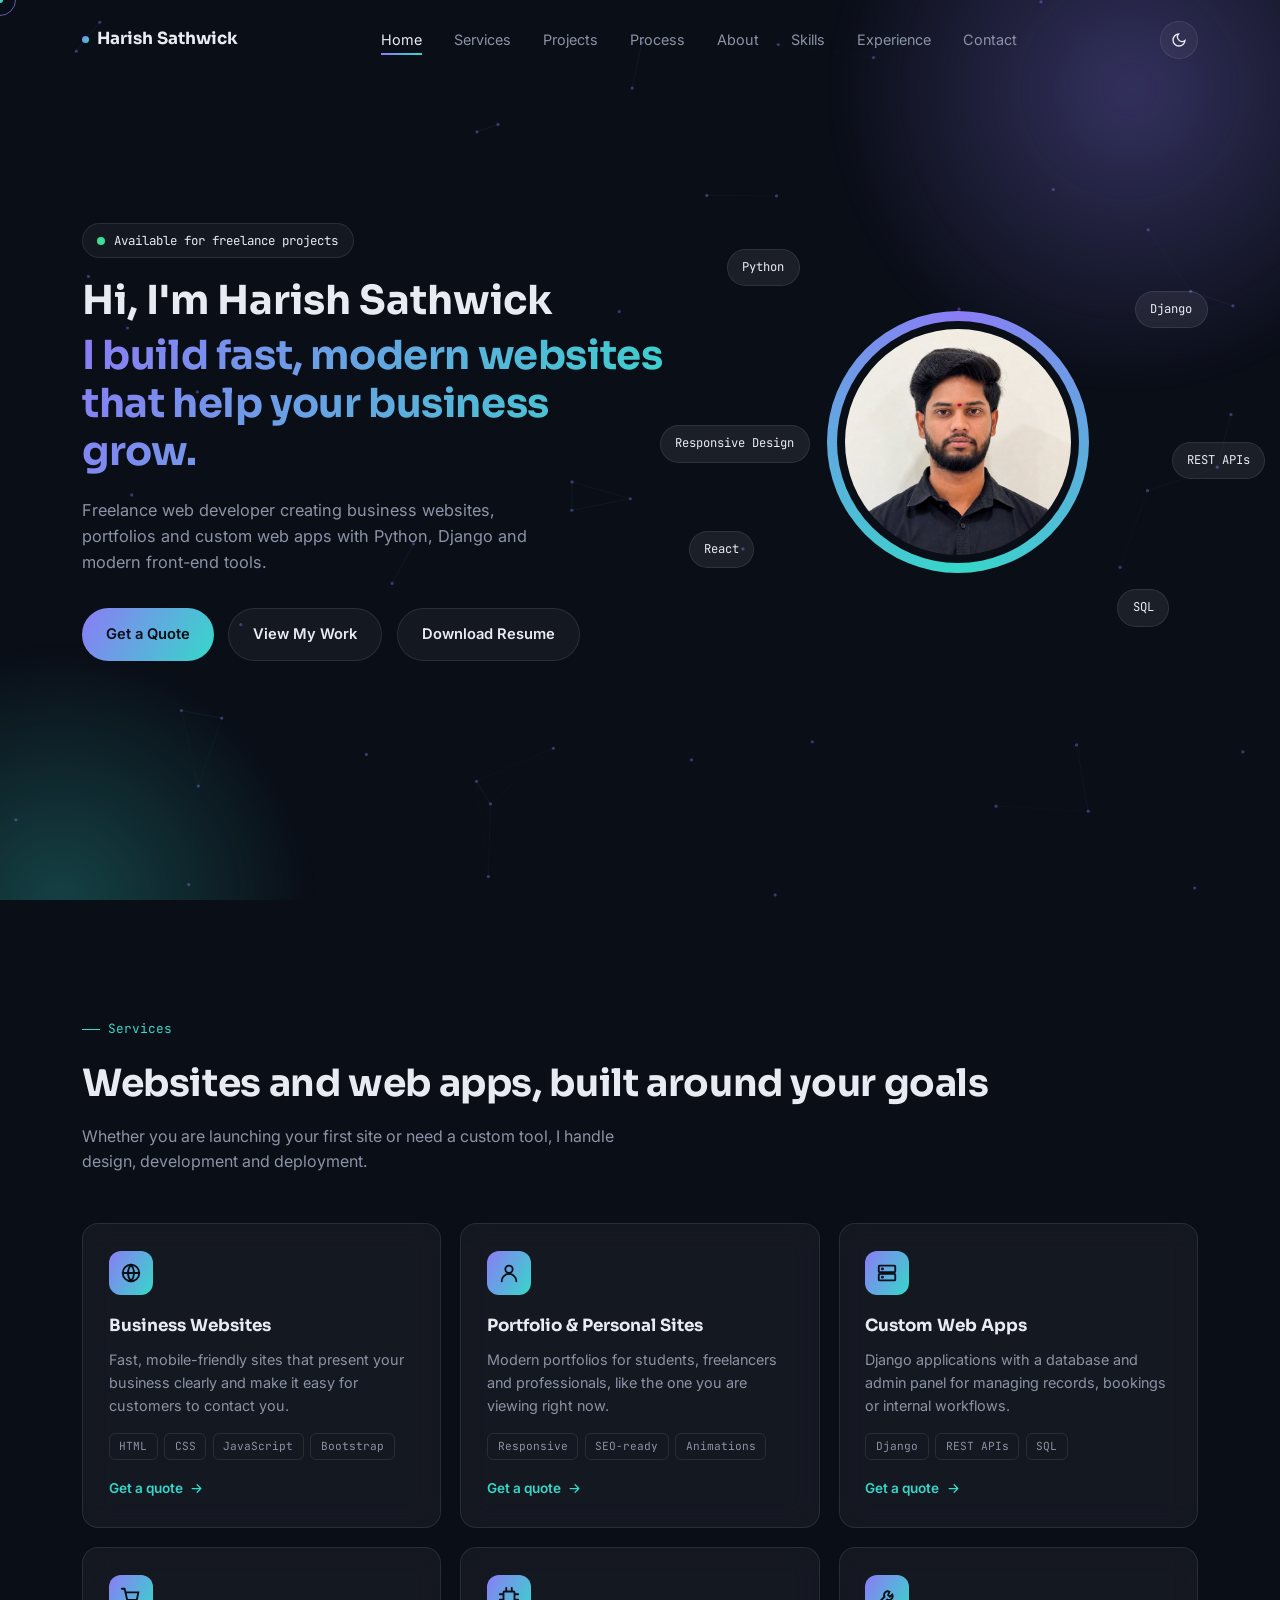
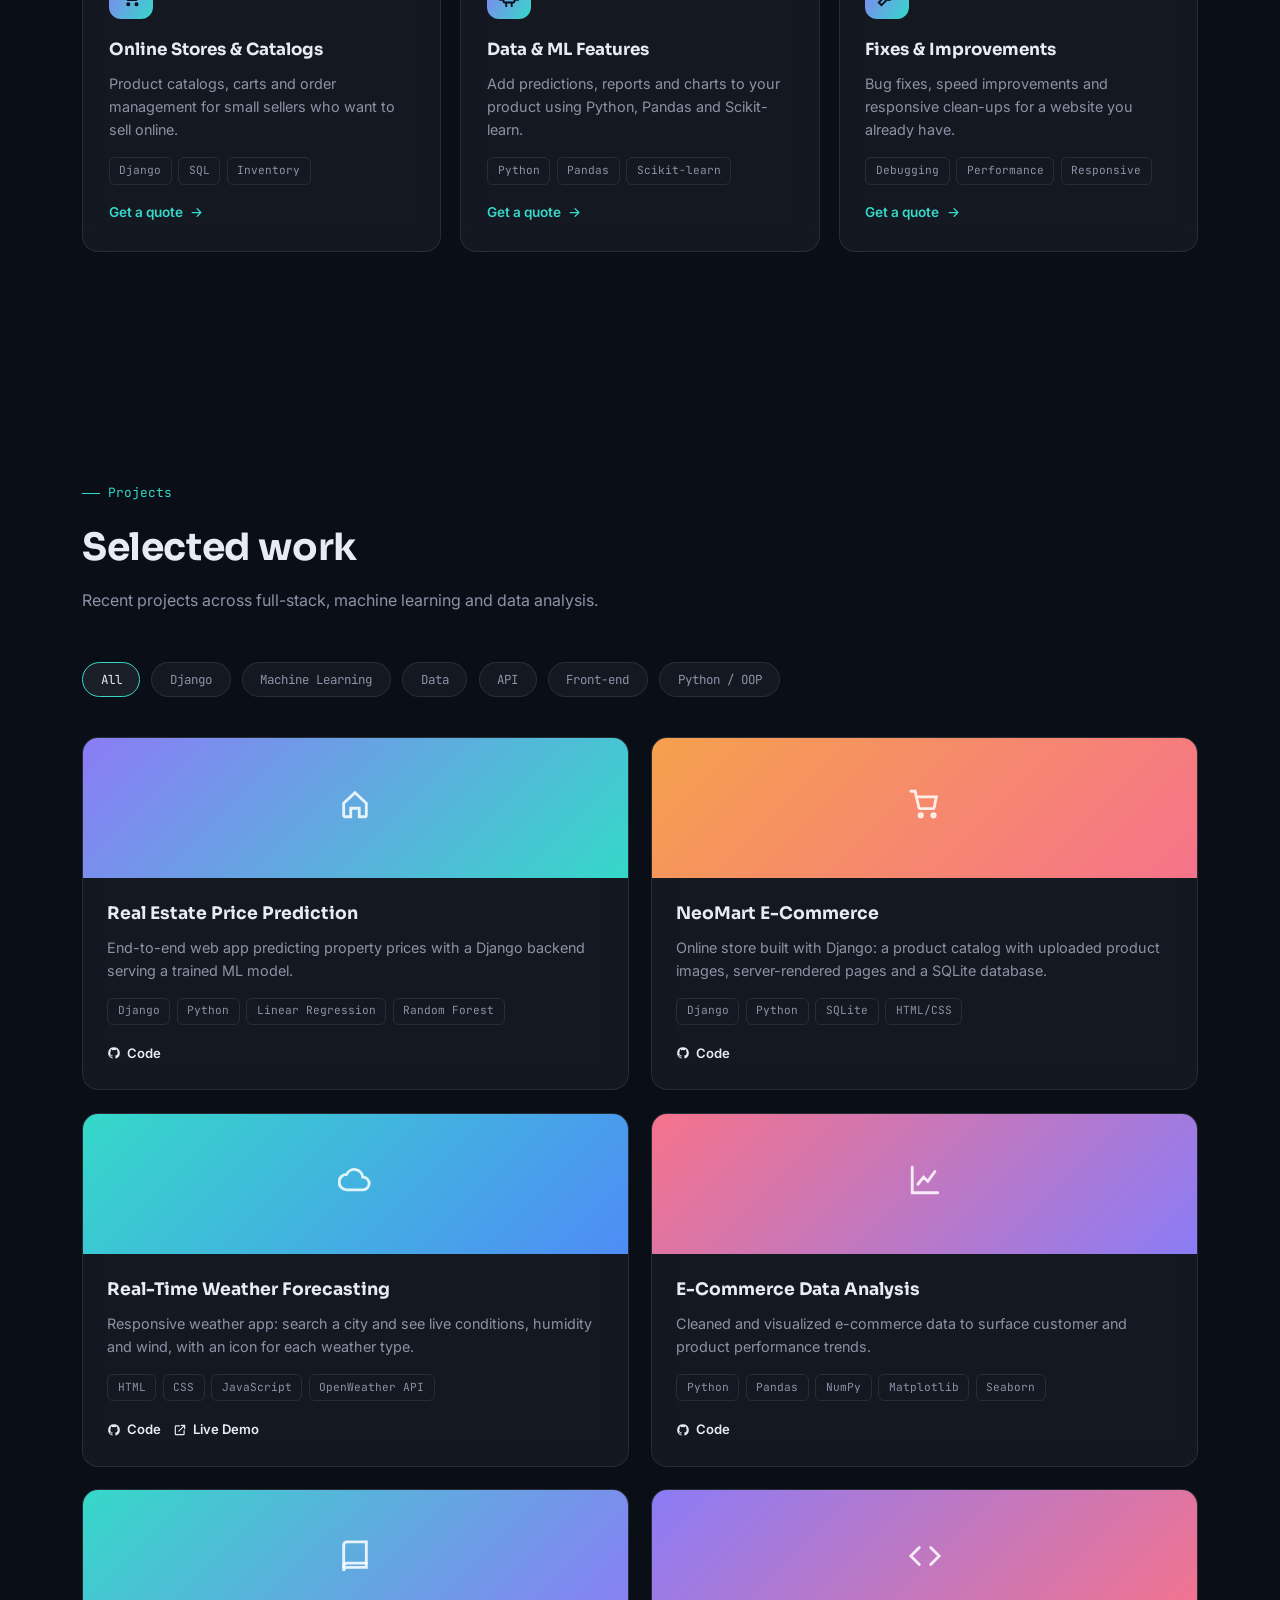
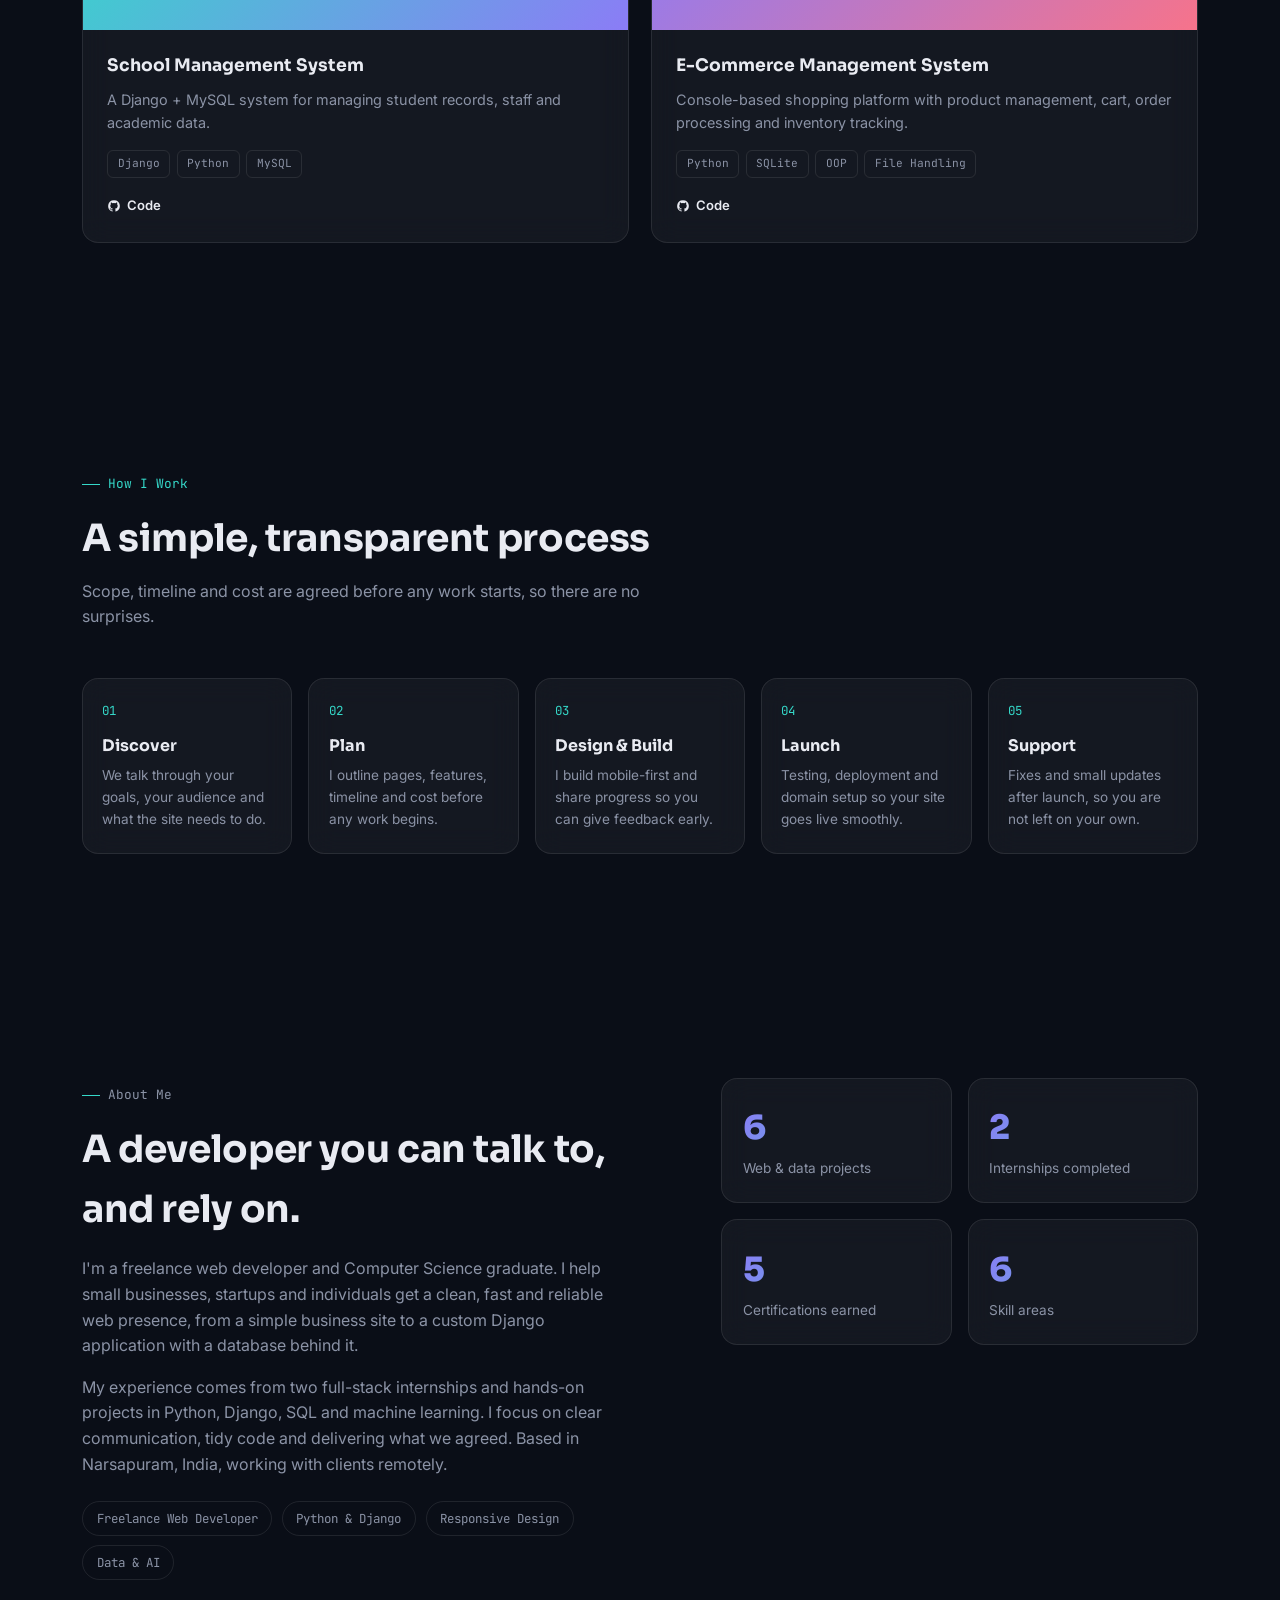
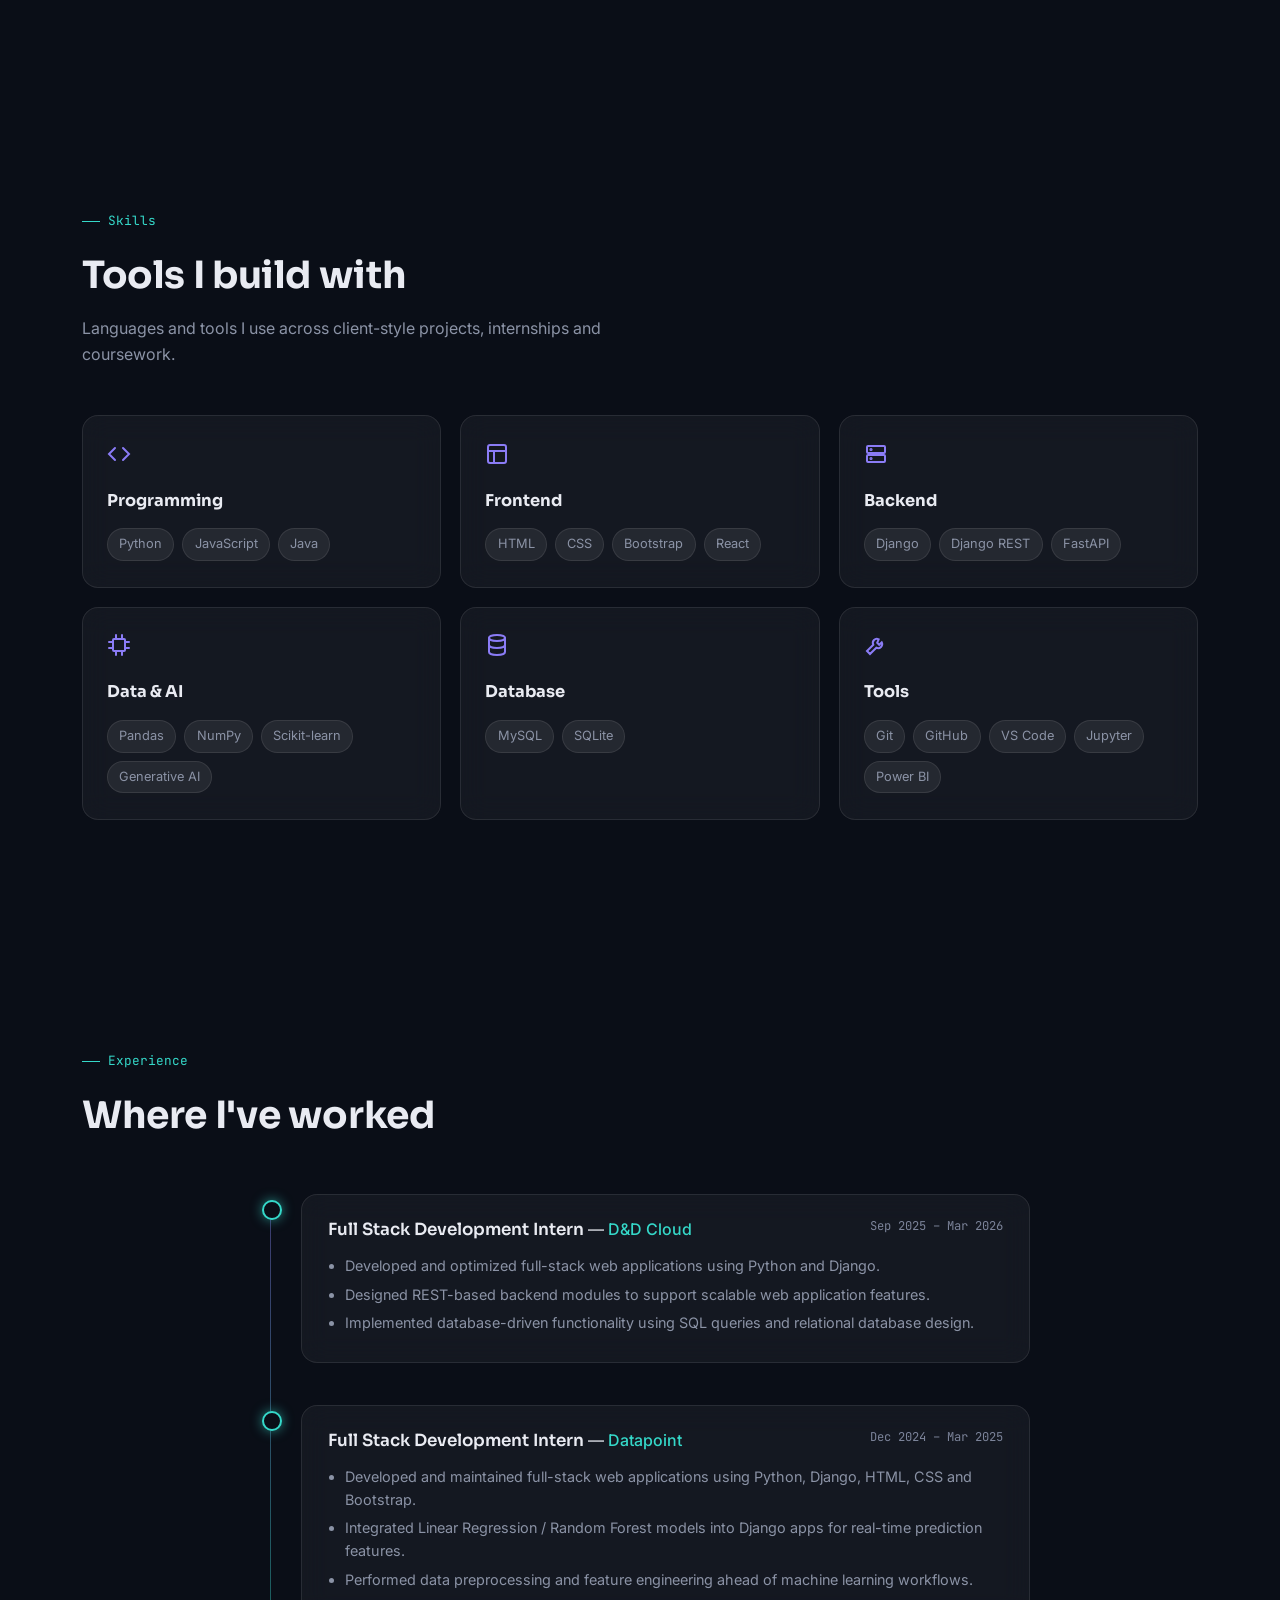
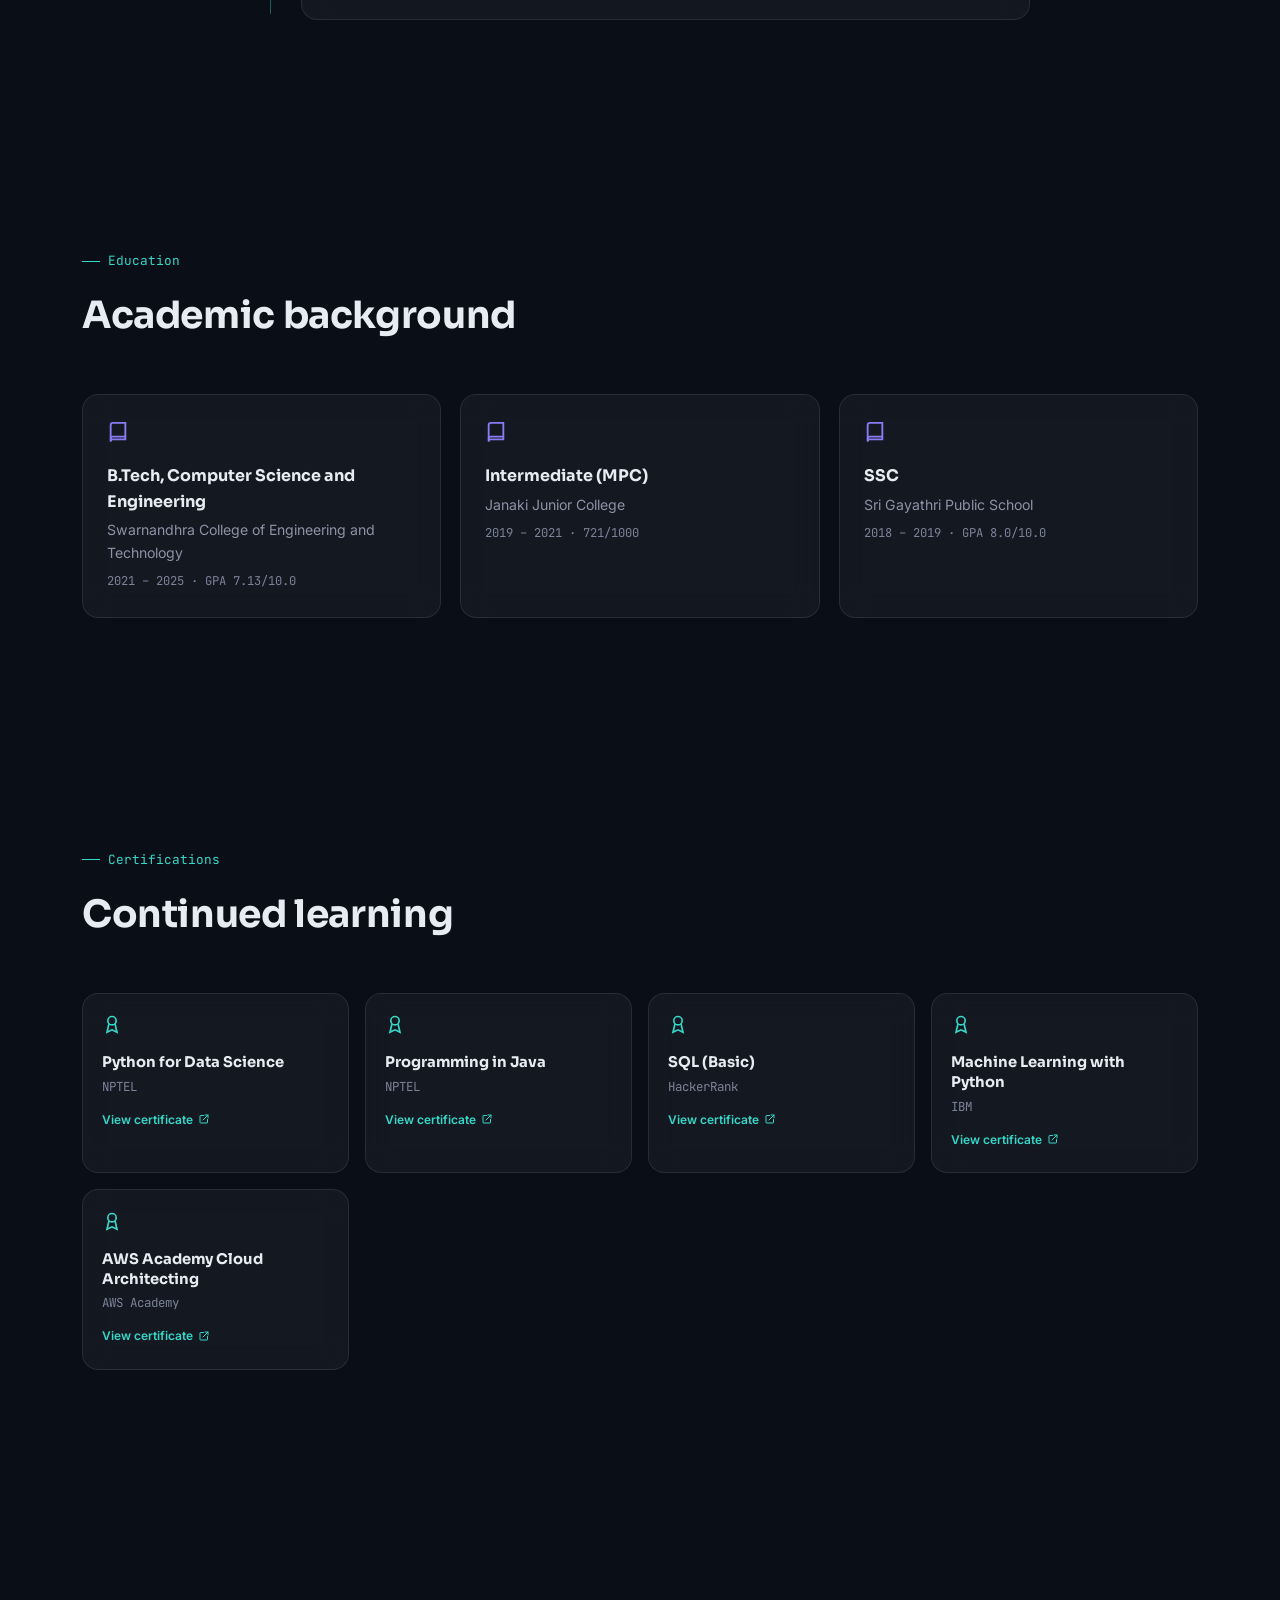
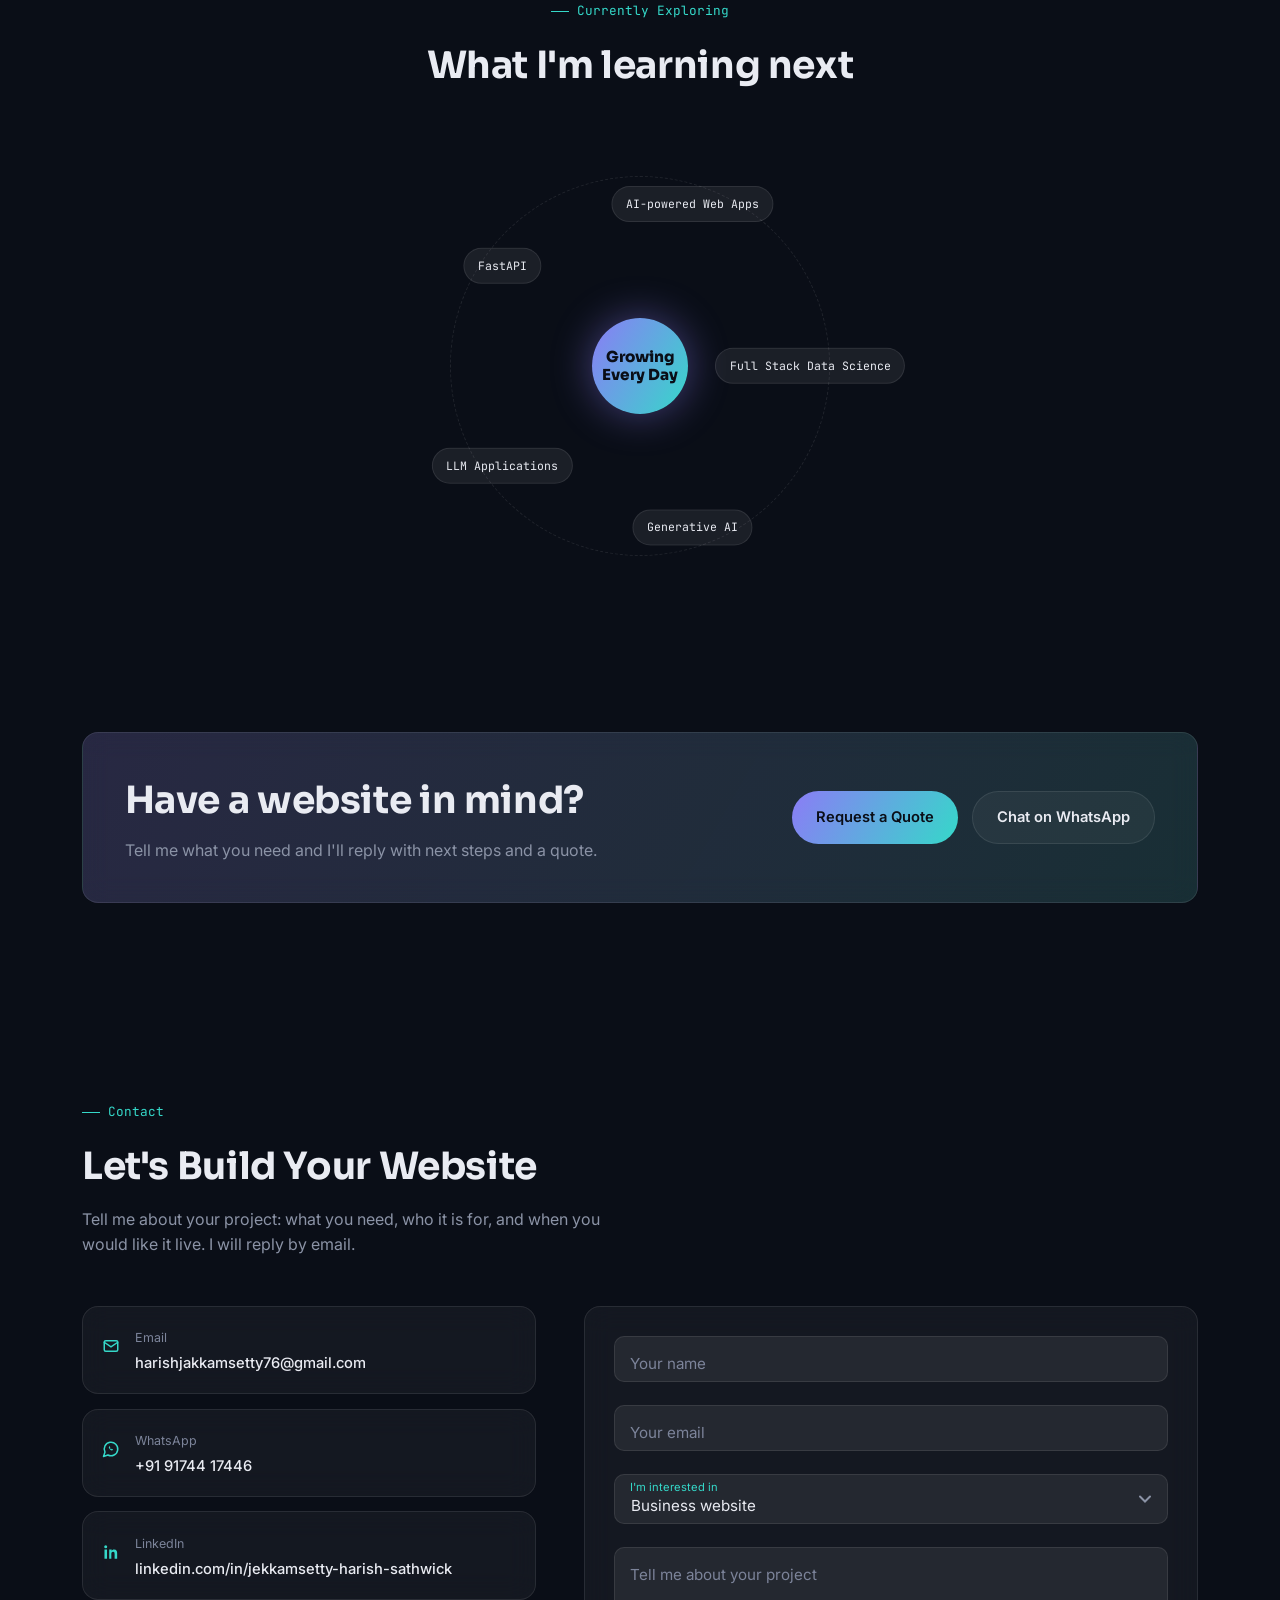
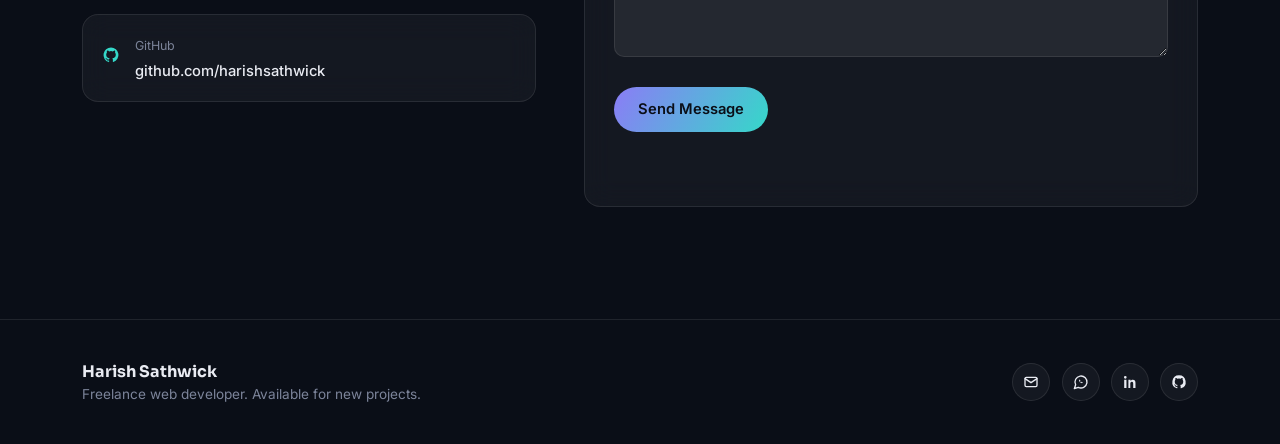
==== commit a306bd2e: "Update Web3Forms access key in index.html" ====
--- a/index.html
+++ b/index.html
@@ -1475,7 +1475,7 @@
      Option B (default, no key): FormSubmit. Needs a one-time email activation, see README. */
   const CONFIG = {
     toEmail: 'harishjakkamsetty76@gmail.com',
-    web3formsKey: '5912d857-8306-4f92-b300-d2a661fef19a'            // <-- paste your Web3Forms access key here
+    web3formsKey: '1ed4a222-b248-4f63-87a0-32eeaa6a41c9'            // <-- paste your Web3Forms access key here
   };
 
   const form = document.getElementById('contactForm');
